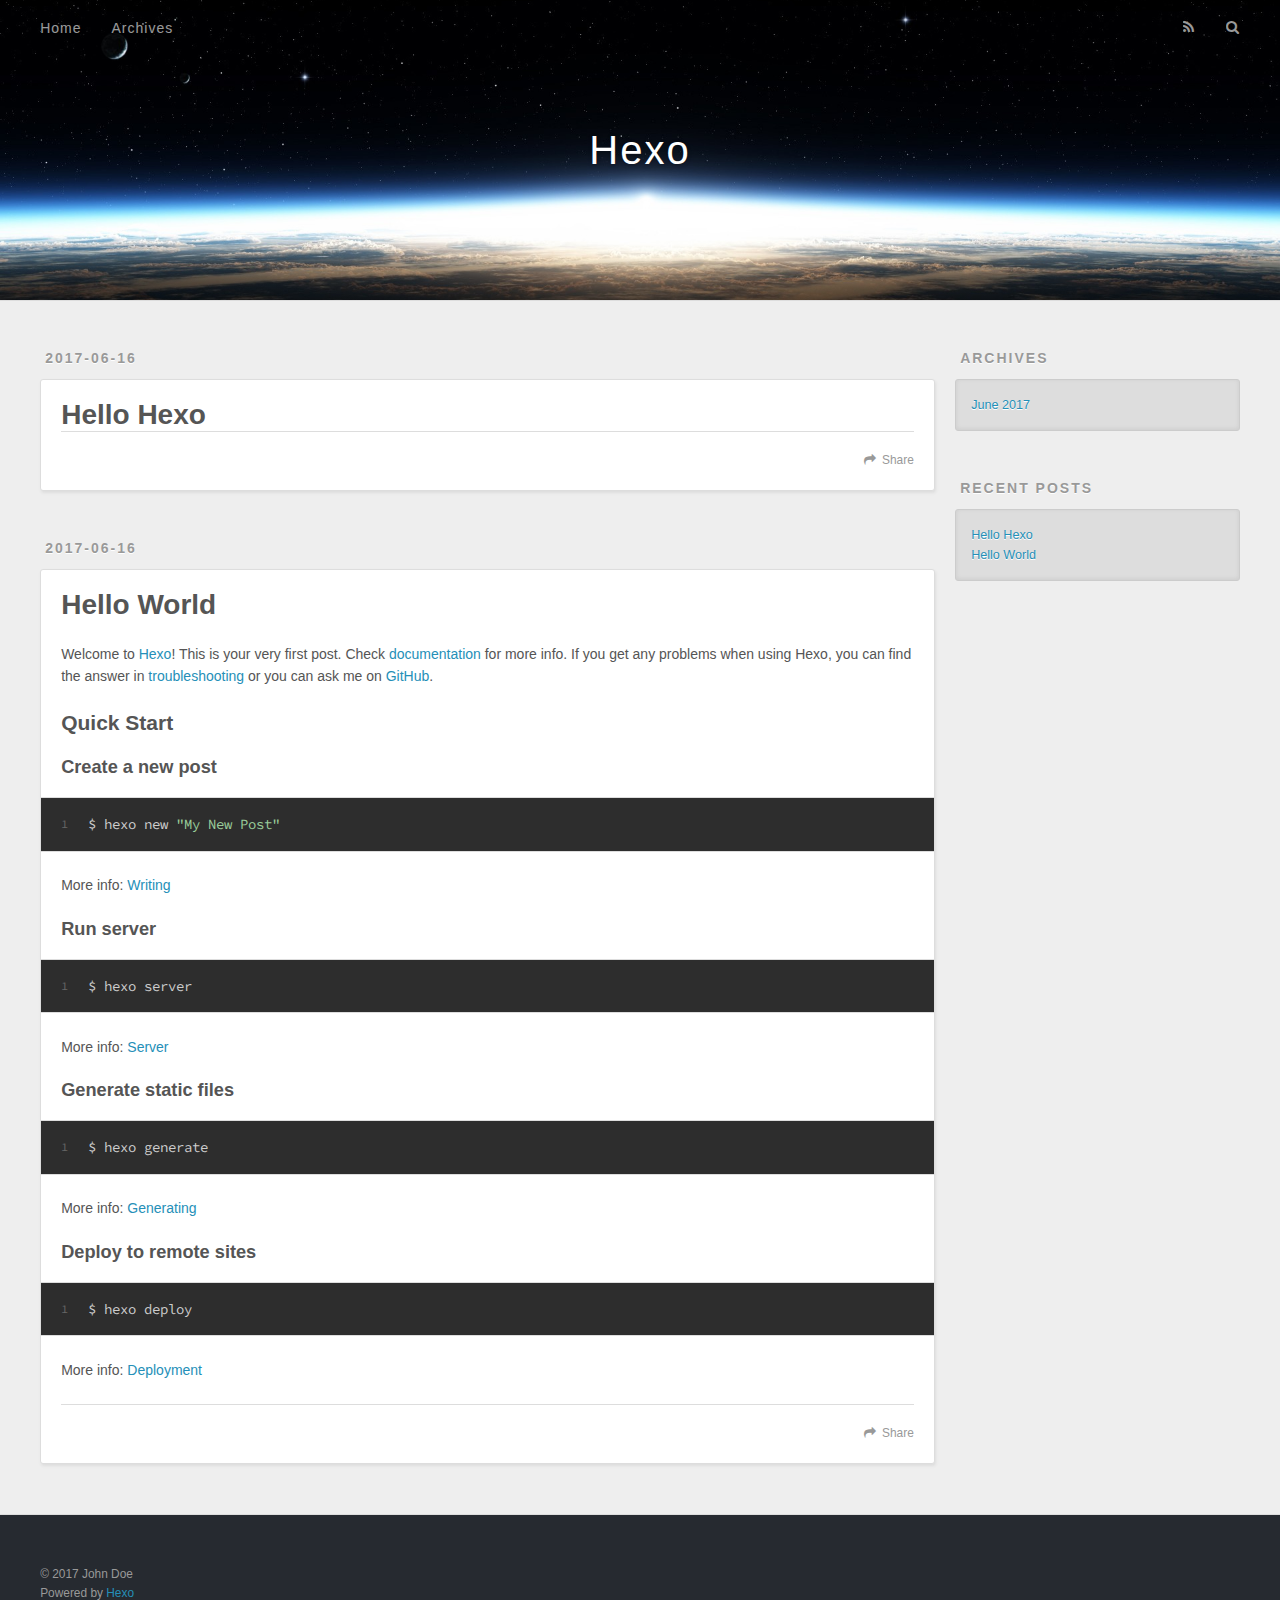
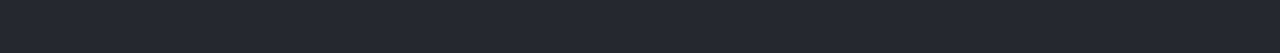
==== index.html @ c51cbdfc "Site updated: 2017-06-16 10:30:34" ====
<!DOCTYPE html>
<html>
<head>
  <meta charset="utf-8">
  
  <title>Hexo</title>
  <meta name="viewport" content="width=device-width, initial-scale=1, maximum-scale=1">
  <meta property="og:type" content="website">
<meta property="og:title" content="Hexo">
<meta property="og:url" content="http://yoursite.com/index.html">
<meta property="og:site_name" content="Hexo">
<meta name="twitter:card" content="summary">
<meta name="twitter:title" content="Hexo">
  
    <link rel="alternate" href="/atom.xml" title="Hexo" type="application/atom+xml">
  
  
    <link rel="icon" href="/favicon.png">
  
  
    <link href="//fonts.googleapis.com/css?family=Source+Code+Pro" rel="stylesheet" type="text/css">
  
  <link rel="stylesheet" href="/css/style.css">
  

</head>

<body>
  <div id="container">
    <div id="wrap">
      <header id="header">
  <div id="banner"></div>
  <div id="header-outer" class="outer">
    <div id="header-title" class="inner">
      <h1 id="logo-wrap">
        <a href="/" id="logo">Hexo</a>
      </h1>
      
    </div>
    <div id="header-inner" class="inner">
      <nav id="main-nav">
        <a id="main-nav-toggle" class="nav-icon"></a>
        
          <a class="main-nav-link" href="/">Home</a>
        
          <a class="main-nav-link" href="/archives">Archives</a>
        
      </nav>
      <nav id="sub-nav">
        
          <a id="nav-rss-link" class="nav-icon" href="/atom.xml" title="RSS Feed"></a>
        
        <a id="nav-search-btn" class="nav-icon" title="Search"></a>
      </nav>
      <div id="search-form-wrap">
        <form action="//google.com/search" method="get" accept-charset="UTF-8" class="search-form"><input type="search" name="q" class="search-form-input" placeholder="Search"><button type="submit" class="search-form-submit">&#xF002;</button><input type="hidden" name="sitesearch" value="http://yoursite.com"></form>
      </div>
    </div>
  </div>
</header>
      <div class="outer">
        <section id="main">
  
    <article id="post-Hello-Hexo" class="article article-type-post" itemscope itemprop="blogPost">
  <div class="article-meta">
    <a href="/2017/06/16/Hello-Hexo/" class="article-date">
  <time datetime="2017-06-16T02:29:01.000Z" itemprop="datePublished">2017-06-16</time>
</a>
    
  </div>
  <div class="article-inner">
    
    
      <header class="article-header">
        
  
    <h1 itemprop="name">
      <a class="article-title" href="/2017/06/16/Hello-Hexo/">Hello Hexo</a>
    </h1>
  

      </header>
    
    <div class="article-entry" itemprop="articleBody">
      
        
      
    </div>
    <footer class="article-footer">
      <a data-url="http://yoursite.com/2017/06/16/Hello-Hexo/" data-id="cj3z8liht0000yb4m2o1klmx7" class="article-share-link">Share</a>
      
      
    </footer>
  </div>
  
</article>


  
    <article id="post-hello-world" class="article article-type-post" itemscope itemprop="blogPost">
  <div class="article-meta">
    <a href="/2017/06/16/hello-world/" class="article-date">
  <time datetime="2017-06-16T02:19:44.000Z" itemprop="datePublished">2017-06-16</time>
</a>
    
  </div>
  <div class="article-inner">
    
    
      <header class="article-header">
        
  
    <h1 itemprop="name">
      <a class="article-title" href="/2017/06/16/hello-world/">Hello World</a>
    </h1>
  

      </header>
    
    <div class="article-entry" itemprop="articleBody">
      
        <p>Welcome to <a href="https://hexo.io/" target="_blank" rel="external">Hexo</a>! This is your very first post. Check <a href="https://hexo.io/docs/" target="_blank" rel="external">documentation</a> for more info. If you get any problems when using Hexo, you can find the answer in <a href="https://hexo.io/docs/troubleshooting.html" target="_blank" rel="external">troubleshooting</a> or you can ask me on <a href="https://github.com/hexojs/hexo/issues" target="_blank" rel="external">GitHub</a>.</p>
<h2 id="Quick-Start"><a href="#Quick-Start" class="headerlink" title="Quick Start"></a>Quick Start</h2><h3 id="Create-a-new-post"><a href="#Create-a-new-post" class="headerlink" title="Create a new post"></a>Create a new post</h3><figure class="highlight bash"><table><tr><td class="gutter"><pre><div class="line">1</div></pre></td><td class="code"><pre><div class="line">$ hexo new <span class="string">"My New Post"</span></div></pre></td></tr></table></figure>
<p>More info: <a href="https://hexo.io/docs/writing.html" target="_blank" rel="external">Writing</a></p>
<h3 id="Run-server"><a href="#Run-server" class="headerlink" title="Run server"></a>Run server</h3><figure class="highlight bash"><table><tr><td class="gutter"><pre><div class="line">1</div></pre></td><td class="code"><pre><div class="line">$ hexo server</div></pre></td></tr></table></figure>
<p>More info: <a href="https://hexo.io/docs/server.html" target="_blank" rel="external">Server</a></p>
<h3 id="Generate-static-files"><a href="#Generate-static-files" class="headerlink" title="Generate static files"></a>Generate static files</h3><figure class="highlight bash"><table><tr><td class="gutter"><pre><div class="line">1</div></pre></td><td class="code"><pre><div class="line">$ hexo generate</div></pre></td></tr></table></figure>
<p>More info: <a href="https://hexo.io/docs/generating.html" target="_blank" rel="external">Generating</a></p>
<h3 id="Deploy-to-remote-sites"><a href="#Deploy-to-remote-sites" class="headerlink" title="Deploy to remote sites"></a>Deploy to remote sites</h3><figure class="highlight bash"><table><tr><td class="gutter"><pre><div class="line">1</div></pre></td><td class="code"><pre><div class="line">$ hexo deploy</div></pre></td></tr></table></figure>
<p>More info: <a href="https://hexo.io/docs/deployment.html" target="_blank" rel="external">Deployment</a></p>

      
    </div>
    <footer class="article-footer">
      <a data-url="http://yoursite.com/2017/06/16/hello-world/" data-id="cj3z8lihx0001yb4mv59z23r3" class="article-share-link">Share</a>
      
      
    </footer>
  </div>
  
</article>


  

</section>
        
          <aside id="sidebar">
  
    

  
    

  
    
  
    
  <div class="widget-wrap">
    <h3 class="widget-title">Archives</h3>
    <div class="widget">
      <ul class="archive-list"><li class="archive-list-item"><a class="archive-list-link" href="/archives/2017/06/">June 2017</a></li></ul>
    </div>
  </div>


  
    
  <div class="widget-wrap">
    <h3 class="widget-title">Recent Posts</h3>
    <div class="widget">
      <ul>
        
          <li>
            <a href="/2017/06/16/Hello-Hexo/">Hello Hexo</a>
          </li>
        
          <li>
            <a href="/2017/06/16/hello-world/">Hello World</a>
          </li>
        
      </ul>
    </div>
  </div>

  
</aside>
        
      </div>
      <footer id="footer">
  
  <div class="outer">
    <div id="footer-info" class="inner">
      &copy; 2017 John Doe<br>
      Powered by <a href="http://hexo.io/" target="_blank">Hexo</a>
    </div>
  </div>
</footer>
    </div>
    <nav id="mobile-nav">
  
    <a href="/" class="mobile-nav-link">Home</a>
  
    <a href="/archives" class="mobile-nav-link">Archives</a>
  
</nav>
    

<script src="//ajax.googleapis.com/ajax/libs/jquery/2.0.3/jquery.min.js"></script>


  <link rel="stylesheet" href="/fancybox/jquery.fancybox.css">
  <script src="/fancybox/jquery.fancybox.pack.js"></script>


<script src="/js/script.js"></script>

  </div>
</body>
</html>
---- css/style.css ----
body {
  width: 100%;
}
body:before,
body:after {
  content: "";
  display: table;
}
body:after {
  clear: both;
}
html,
body,
div,
span,
applet,
object,
iframe,
h1,
h2,
h3,
h4,
h5,
h6,
p,
blockquote,
pre,
a,
abbr,
acronym,
address,
big,
cite,
code,
del,
dfn,
em,
img,
ins,
kbd,
q,
s,
samp,
small,
strike,
strong,
sub,
sup,
tt,
var,
dl,
dt,
dd,
ol,
ul,
li,
fieldset,
form,
label,
legend,
table,
caption,
tbody,
tfoot,
thead,
tr,
th,
td {
  margin: 0;
  padding: 0;
  border: 0;
  outline: 0;
  font-weight: inherit;
  font-style: inherit;
  font-family: inherit;
  font-size: 100%;
  vertical-align: baseline;
}
body {
  line-height: 1;
  color: #000;
  background: #fff;
}
ol,
ul {
  list-style: none;
}
table {
  border-collapse: separate;
  border-spacing: 0;
  vertical-align: middle;
}
caption,
th,
td {
  text-align: left;
  font-weight: normal;
  vertical-align: middle;
}
a img {
  border: none;
}
input,
button {
  margin: 0;
  padding: 0;
}
input::-moz-focus-inner,
button::-moz-focus-inner {
  border: 0;
  padding: 0;
}
@font-face {
  font-family: FontAwesome;
  font-style: normal;
  font-weight: normal;
  src: url("fonts/fontawesome-webfont.eot?v=#4.0.3");
  src: url("fonts/fontawesome-webfont.eot?#iefix&v=#4.0.3") format("embedded-opentype"), url("fonts/fontawesome-webfont.woff?v=#4.0.3") format("woff"), url("fonts/fontawesome-webfont.ttf?v=#4.0.3") format("truetype"), url("fonts/fontawesome-webfont.svg#fontawesomeregular?v=#4.0.3") format("svg");
}
html,
body,
#container {
  height: 100%;
}
body {
  background: #eee;
  font: 14px "Helvetica Neue", Helvetica, Arial, sans-serif;
  -webkit-text-size-adjust: 100%;
}
.outer {
  max-width: 1220px;
  margin: 0 auto;
  padding: 0 20px;
}
.outer:before,
.outer:after {
  content: "";
  display: table;
}
.outer:after {
  clear: both;
}
.inner {
  display: inline;
  float: left;
  width: 98.33333333333333%;
  margin: 0 0.833333333333333%;
}
.left,
.alignleft {
  float: left;
}
.right,
.alignright {
  float: right;
}
.clear {
  clear: both;
}
#container {
  position: relative;
}
.mobile-nav-on {
  overflow: hidden;
}
#wrap {
  height: 100%;
  width: 100%;
  position: absolute;
  top: 0;
  left: 0;
  -webkit-transition: 0.2s ease-out;
  -moz-transition: 0.2s ease-out;
  -ms-transition: 0.2s ease-out;
  transition: 0.2s ease-out;
  z-index: 1;
  background: #eee;
}
.mobile-nav-on #wrap {
  left: 280px;
}
@media screen and (min-width: 768px) {
  #main {
    display: inline;
    float: left;
    width: 73.33333333333333%;
    margin: 0 0.833333333333333%;
  }
}
.article-date,
.article-category-link,
.archive-year,
.widget-title {
  text-decoration: none;
  text-transform: uppercase;
  letter-spacing: 2px;
  color: #999;
  margin-bottom: 1em;
  margin-left: 5px;
  line-height: 1em;
  text-shadow: 0 1px #fff;
  font-weight: bold;
}
.article-inner,
.archive-article-inner {
  background: #fff;
  -webkit-box-shadow: 1px 2px 3px #ddd;
  box-shadow: 1px 2px 3px #ddd;
  border: 1px solid #ddd;
  border-radius: 3px;
}
.article-entry h1,
.widget h1 {
  font-size: 2em;
}
.article-entry h2,
.widget h2 {
  font-size: 1.5em;
}
.article-entry h3,
.widget h3 {
  font-size: 1.3em;
}
.article-entry h4,
.widget h4 {
  font-size: 1.2em;
}
.article-entry h5,
.widget h5 {
  font-size: 1em;
}
.article-entry h6,
.widget h6 {
  font-size: 1em;
  color: #999;
}
.article-entry hr,
.widget hr {
  border: 1px dashed #ddd;
}
.article-entry strong,
.widget strong {
  font-weight: bold;
}
.article-entry em,
.widget em,
.article-entry cite,
.widget cite {
  font-style: italic;
}
.article-entry sup,
.widget sup,
.article-entry sub,
.widget sub {
  font-size: 0.75em;
  line-height: 0;
  position: relative;
  vertical-align: baseline;
}
.article-entry sup,
.widget sup {
  top: -0.5em;
}
.article-entry sub,
.widget sub {
  bottom: -0.2em;
}
.article-entry small,
.widget small {
  font-size: 0.85em;
}
.article-entry acronym,
.widget acronym,
.article-entry abbr,
.widget abbr {
  border-bottom: 1px dotted;
}
.article-entry ul,
.widget ul,
.article-entry ol,
.widget ol,
.article-entry dl,
.widget dl {
  margin: 0 20px;
  line-height: 1.6em;
}
.article-entry ul ul,
.widget ul ul,
.article-entry ol ul,
.widget ol ul,
.article-entry ul ol,
.widget ul ol,
.article-entry ol ol,
.widget ol ol {
  margin-top: 0;
  margin-bottom: 0;
}
.article-entry ul,
.widget ul {
  list-style: disc;
}
.article-entry ol,
.widget ol {
  list-style: decimal;
}
.article-entry dt,
.widget dt {
  font-weight: bold;
}
#header {
  height: 300px;
  position: relative;
  border-bottom: 1px solid #ddd;
}
#header:before,
#header:after {
  content: "";
  position: absolute;
  left: 0;
  right: 0;
  height: 40px;
}
#header:before {
  top: 0;
  background: -webkit-linear-gradient(rgba(0,0,0,0.2), transparent);
  background: -moz-linear-gradient(rgba(0,0,0,0.2), transparent);
  background: -ms-linear-gradient(rgba(0,0,0,0.2), transparent);
  background: linear-gradient(rgba(0,0,0,0.2), transparent);
}
#header:after {
  bottom: 0;
  background: -webkit-linear-gradient(transparent, rgba(0,0,0,0.2));
  background: -moz-linear-gradient(transparent, rgba(0,0,0,0.2));
  background: -ms-linear-gradient(transparent, rgba(0,0,0,0.2));
  background: linear-gradient(transparent, rgba(0,0,0,0.2));
}
#header-outer {
  height: 100%;
  position: relative;
}
#header-inner {
  position: relative;
  overflow: hidden;
}
#banner {
  position: absolute;
  top: 0;
  left: 0;
  width: 100%;
  height: 100%;
  background: url("images/banner.jpg") center #000;
  -webkit-background-size: cover;
  -moz-background-size: cover;
  background-size: cover;
  z-index: -1;
}
#header-title {
  text-align: center;
  height: 40px;
  position: absolute;
  top: 50%;
  left: 0;
  margin-top: -20px;
}
#logo,
#subtitle {
  text-decoration: none;
  color: #fff;
  font-weight: 300;
  text-shadow: 0 1px 4px rgba(0,0,0,0.3);
}
#logo {
  font-size: 40px;
  line-height: 40px;
  letter-spacing: 2px;
}
#subtitle {
  font-size: 16px;
  line-height: 16px;
  letter-spacing: 1px;
}
#subtitle-wrap {
  margin-top: 16px;
}
#main-nav {
  float: left;
  margin-left: -15px;
}
.nav-icon,
.main-nav-link {
  float: left;
  color: #fff;
  opacity: 0.6;
  text-decoration: none;
  text-shadow: 0 1px rgba(0,0,0,0.2);
  -webkit-transition: opacity 0.2s;
  -moz-transition: opacity 0.2s;
  -ms-transition: opacity 0.2s;
  transition: opacity 0.2s;
  display: block;
  padding: 20px 15px;
}
.nav-icon:hover,
.main-nav-link:hover {
  opacity: 1;
}
.nav-icon {
  font-family: FontAwesome;
  text-align: center;
  font-size: 14px;
  width: 14px;
  height: 14px;
  padding: 20px 15px;
  position: relative;
  cursor: pointer;
}
.main-nav-link {
  font-weight: 300;
  letter-spacing: 1px;
}
@media screen and (max-width: 479px) {
  .main-nav-link {
    display: none;
  }
}
#main-nav-toggle {
  display: none;
}
#main-nav-toggle:before {
  content: "\f0c9";
}
@media screen and (max-width: 479px) {
  #main-nav-toggle {
    display: block;
  }
}
#sub-nav {
  float: right;
  margin-right: -15px;
}
#nav-rss-link:before {
  content: "\f09e";
}
#nav-search-btn:before {
  content: "\f002";
}
#search-form-wrap {
  position: absolute;
  top: 15px;
  width: 150px;
  height: 30px;
  right: -150px;
  opacity: 0;
  -webkit-transition: 0.2s ease-out;
  -moz-transition: 0.2s ease-out;
  -ms-transition: 0.2s ease-out;
  transition: 0.2s ease-out;
}
#search-form-wrap.on {
  opacity: 1;
  right: 0;
}
@media screen and (max-width: 479px) {
  #search-form-wrap {
    width: 100%;
    right: -100%;
  }
}
.search-form {
  position: absolute;
  top: 0;
  left: 0;
  right: 0;
  background: #fff;
  padding: 5px 15px;
  border-radius: 15px;
  -webkit-box-shadow: 0 0 10px rgba(0,0,0,0.3);
  box-shadow: 0 0 10px rgba(0,0,0,0.3);
}
.search-form-input {
  border: none;
  background: none;
  color: #555;
  width: 100%;
  font: 13px "Helvetica Neue", Helvetica, Arial, sans-serif;
  outline: none;
}
.search-form-input::-webkit-search-results-decoration,
.search-form-input::-webkit-search-cancel-button {
  -webkit-appearance: none;
}
.search-form-submit {
  position: absolute;
  top: 50%;
  right: 10px;
  margin-top: -7px;
  font: 13px FontAwesome;
  border: none;
  background: none;
  color: #bbb;
  cursor: pointer;
}
.search-form-submit:hover,
.search-form-submit:focus {
  color: #777;
}
.article {
  margin: 50px 0;
}
.article-inner {
  overflow: hidden;
}
.article-meta:before,
.article-meta:after {
  content: "";
  display: table;
}
.article-meta:after {
  clear: both;
}
.article-date {
  float: left;
}
.article-category {
  float: left;
  line-height: 1em;
  color: #ccc;
  text-shadow: 0 1px #fff;
  margin-left: 8px;
}
.article-category:before {
  content: "\2022";
}
.article-category-link {
  margin: 0 12px 1em;
}
.article-header {
  padding: 20px 20px 0;
}
.article-title {
  text-decoration: none;
  font-size: 2em;
  font-weight: bold;
  color: #555;
  line-height: 1.1em;
  -webkit-transition: color 0.2s;
  -moz-transition: color 0.2s;
  -ms-transition: color 0.2s;
  transition: color 0.2s;
}
a.article-title:hover {
  color: #258fb8;
}
.article-entry {
  color: #555;
  padding: 0 20px;
}
.article-entry:before,
.article-entry:after {
  content: "";
  display: table;
}
.article-entry:after {
  clear: both;
}
.article-entry p,
.article-entry table {
  line-height: 1.6em;
  margin: 1.6em 0;
}
.article-entry h1,
.article-entry h2,
.article-entry h3,
.article-entry h4,
.article-entry h5,
.article-entry h6 {
  font-weight: bold;
}
.article-entry h1,
.article-entry h2,
.article-entry h3,
.article-entry h4,
.article-entry h5,
.article-entry h6 {
  line-height: 1.1em;
  margin: 1.1em 0;
}
.article-entry a {
  color: #258fb8;
  text-decoration: none;
}
.article-entry a:hover {
  text-decoration: underline;
}
.article-entry ul,
.article-entry ol,
.article-entry dl {
  margin-top: 1.6em;
  margin-bottom: 1.6em;
}
.article-entry img,
.article-entry video {
  max-width: 100%;
  height: auto;
  display: block;
  margin: auto;
}
.article-entry iframe {
  border: none;
}
.article-entry table {
  width: 100%;
  border-collapse: collapse;
  border-spacing: 0;
}
.article-entry th {
  font-weight: bold;
  border-bottom: 3px solid #ddd;
  padding-bottom: 0.5em;
}
.article-entry td {
  border-bottom: 1px solid #ddd;
  padding: 10px 0;
}
.article-entry blockquote {
  font-family: Georgia, "Times New Roman", serif;
  font-size: 1.4em;
  margin: 1.6em 20px;
  text-align: center;
}
.article-entry blockquote footer {
  font-size: 14px;
  margin: 1.6em 0;
  font-family: "Helvetica Neue", Helvetica, Arial, sans-serif;
}
.article-entry blockquote footer cite:before {
  content: "—";
  padding: 0 0.5em;
}
.article-entry .pullquote {
  text-align: left;
  width: 45%;
  margin: 0;
}
.article-entry .pullquote.left {
  margin-left: 0.5em;
  margin-right: 1em;
}
.article-entry .pullquote.right {
  margin-right: 0.5em;
  margin-left: 1em;
}
.article-entry .caption {
  color: #999;
  display: block;
  font-size: 0.9em;
  margin-top: 0.5em;
  position: relative;
  text-align: center;
}
.article-entry .video-container {
  position: relative;
  padding-top: 56.25%;
  height: 0;
  overflow: hidden;
}
.article-entry .video-container iframe,
.article-entry .video-container object,
.article-entry .video-container embed {
  position: absolute;
  top: 0;
  left: 0;
  width: 100%;
  height: 100%;
  margin-top: 0;
}
.article-more-link a {
  display: inline-block;
  line-height: 1em;
  padding: 6px 15px;
  border-radius: 15px;
  background: #eee;
  color: #999;
  text-shadow: 0 1px #fff;
  text-decoration: none;
}
.article-more-link a:hover {
  background: #258fb8;
  color: #fff;
  text-decoration: none;
  text-shadow: 0 1px #1e7293;
}
.article-footer {
  font-size: 0.85em;
  line-height: 1.6em;
  border-top: 1px solid #ddd;
  padding-top: 1.6em;
  margin: 0 20px 20px;
}
.article-footer:before,
.article-footer:after {
  content: "";
  display: table;
}
.article-footer:after {
  clear: both;
}
.article-footer a {
  color: #999;
  text-decoration: none;
}
.article-footer a:hover {
  color: #555;
}
.article-tag-list-item {
  float: left;
  margin-right: 10px;
}
.article-tag-list-link:before {
  content: "#";
}
.article-comment-link {
  float: right;
}
.article-comment-link:before {
  content: "\f075";
  font-family: FontAwesome;
  padding-right: 8px;
}
.article-share-link {
  cursor: pointer;
  float: right;
  margin-left: 20px;
}
.article-share-link:before {
  content: "\f064";
  font-family: FontAwesome;
  padding-right: 6px;
}
#article-nav {
  position: relative;
}
#article-nav:before,
#article-nav:after {
  content: "";
  display: table;
}
#article-nav:after {
  clear: both;
}
@media screen and (min-width: 768px) {
  #article-nav {
    margin: 50px 0;
  }
  #article-nav:before {
    width: 8px;
    height: 8px;
    position: absolute;
    top: 50%;
    left: 50%;
    margin-top: -4px;
    margin-left: -4px;
    content: "";
    border-radius: 50%;
    background: #ddd;
    -webkit-box-shadow: 0 1px 2px #fff;
    box-shadow: 0 1px 2px #fff;
  }
}
.article-nav-link-wrap {
  text-decoration: none;
  text-shadow: 0 1px #fff;
  color: #999;
  -webkit-box-sizing: border-box;
  -moz-box-sizing: border-box;
  box-sizing: border-box;
  margin-top: 50px;
  text-align: center;
  display: block;
}
.article-nav-link-wrap:hover {
  color: #555;
}
@media screen and (min-width: 768px) {
  .article-nav-link-wrap {
    width: 50%;
    margin-top: 0;
  }
}
@media screen and (min-width: 768px) {
  #article-nav-newer {
    float: left;
    text-align: right;
    padding-right: 20px;
  }
}
@media screen and (min-width: 768px) {
  #article-nav-older {
    float: right;
    text-align: left;
    padding-left: 20px;
  }
}
.article-nav-caption {
  text-transform: uppercase;
  letter-spacing: 2px;
  color: #ddd;
  line-height: 1em;
  font-weight: bold;
}
#article-nav-newer .article-nav-caption {
  margin-right: -2px;
}
.article-nav-title {
  font-size: 0.85em;
  line-height: 1.6em;
  margin-top: 0.5em;
}
.article-share-box {
  position: absolute;
  display: none;
  background: #fff;
  -webkit-box-shadow: 1px 2px 10px rgba(0,0,0,0.2);
  box-shadow: 1px 2px 10px rgba(0,0,0,0.2);
  border-radius: 3px;
  margin-left: -145px;
  overflow: hidden;
  z-index: 1;
}
.article-share-box.on {
  display: block;
}
.article-share-input {
  width: 100%;
  background: none;
  -webkit-box-sizing: border-box;
  -moz-box-sizing: border-box;
  box-sizing: border-box;
  font: 14px "Helvetica Neue", Helvetica, Arial, sans-serif;
  padding: 0 15px;
  color: #555;
  outline: none;
  border: 1px solid #ddd;
  border-radius: 3px 3px 0 0;
  height: 36px;
  line-height: 36px;
}
.article-share-links {
  background: #eee;
}
.article-share-links:before,
.article-share-links:after {
  content: "";
  display: table;
}
.article-share-links:after {
  clear: both;
}
.article-share-twitter,
.article-share-facebook,
.article-share-pinterest,
.article-share-google {
  width: 50px;
  height: 36px;
  display: block;
  float: left;
  position: relative;
  color: #999;
  text-shadow: 0 1px #fff;
}
.article-share-twitter:before,
.article-share-facebook:before,
.article-share-pinterest:before,
.article-share-google:before {
  font-size: 20px;
  font-family: FontAwesome;
  width: 20px;
  height: 20px;
  position: absolute;
  top: 50%;
  left: 50%;
  margin-top: -10px;
  margin-left: -10px;
  text-align: center;
}
.article-share-twitter:hover,
.article-share-facebook:hover,
.article-share-pinterest:hover,
.article-share-google:hover {
  color: #fff;
}
.article-share-twitter:before {
  content: "\f099";
}
.article-share-twitter:hover {
  background: #00aced;
  text-shadow: 0 1px #008abe;
}
.article-share-facebook:before {
  content: "\f09a";
}
.article-share-facebook:hover {
  background: #3b5998;
  text-shadow: 0 1px #2f477a;
}
.article-share-pinterest:before {
  content: "\f0d2";
}
.article-share-pinterest:hover {
  background: #cb2027;
  text-shadow: 0 1px #a21a1f;
}
.article-share-google:before {
  content: "\f0d5";
}
.article-share-google:hover {
  background: #dd4b39;
  text-shadow: 0 1px #be3221;
}
.article-gallery {
  background: #000;
  position: relative;
}
.article-gallery-photos {
  position: relative;
  overflow: hidden;
}
.article-gallery-img {
  display: none;
  max-width: 100%;
}
.article-gallery-img:first-child {
  display: block;
}
.article-gallery-img.loaded {
  position: absolute;
  display: block;
}
.article-gallery-img img {
  display: block;
  max-width: 100%;
  margin: 0 auto;
}
#comments {
  background: #fff;
  -webkit-box-shadow: 1px 2px 3px #ddd;
  box-shadow: 1px 2px 3px #ddd;
  padding: 20px;
  border: 1px solid #ddd;
  border-radius: 3px;
  margin: 50px 0;
}
#comments a {
  color: #258fb8;
}
.archives-wrap {
  margin: 50px 0;
}
.archives:before,
.archives:after {
  content: "";
  display: table;
}
.archives:after {
  clear: both;
}
.archive-year-wrap {
  margin-bottom: 1em;
}
.archives {
  -webkit-column-gap: 10px;
  -moz-column-gap: 10px;
  column-gap: 10px;
}
@media screen and (min-width: 480px) and (max-width: 767px) {
  .archives {
    -webkit-column-count: 2;
    -moz-column-count: 2;
    column-count: 2;
  }
}
@media screen and (min-width: 768px) {
  .archives {
    -webkit-column-count: 3;
    -moz-column-count: 3;
    column-count: 3;
  }
}
.archive-article {
  -webkit-column-break-inside: avoid;
  page-break-inside: avoid;
  overflow: hidden;
  break-inside: avoid-column;
}
.archive-article-inner {
  padding: 10px;
  margin-bottom: 15px;
}
.archive-article-title {
  text-decoration: none;
  font-weight: bold;
  color: #555;
  -webkit-transition: color 0.2s;
  -moz-transition: color 0.2s;
  -ms-transition: color 0.2s;
  transition: color 0.2s;
  line-height: 1.6em;
}
.archive-article-title:hover {
  color: #258fb8;
}
.archive-article-footer {
  margin-top: 1em;
}
.archive-article-date {
  color: #999;
  text-decoration: none;
  font-size: 0.85em;
  line-height: 1em;
  margin-bottom: 0.5em;
  display: block;
}
#page-nav {
  margin: 50px auto;
  background: #fff;
  -webkit-box-shadow: 1px 2px 3px #ddd;
  box-shadow: 1px 2px 3px #ddd;
  border: 1px solid #ddd;
  border-radius: 3px;
  text-align: center;
  color: #999;
  overflow: hidden;
}
#page-nav:before,
#page-nav:after {
  content: "";
  display: table;
}
#page-nav:after {
  clear: both;
}
#page-nav a,
#page-nav span {
  padding: 10px 20px;
  line-height: 1;
  height: 2ex;
}
#page-nav a {
  color: #999;
  text-decoration: none;
}
#page-nav a:hover {
  background: #999;
  color: #fff;
}
#page-nav .prev {
  float: left;
}
#page-nav .next {
  float: right;
}
#page-nav .page-number {
  display: inline-block;
}
@media screen and (max-width: 479px) {
  #page-nav .page-number {
    display: none;
  }
}
#page-nav .current {
  color: #555;
  font-weight: bold;
}
#page-nav .space {
  color: #ddd;
}
#footer {
  background: #262a30;
  padding: 50px 0;
  border-top: 1px solid #ddd;
  color: #999;
}
#footer a {
  color: #258fb8;
  text-decoration: none;
}
#footer a:hover {
  text-decoration: underline;
}
#footer-info {
  line-height: 1.6em;
  font-size: 0.85em;
}
.article-entry pre,
.article-entry .highlight {
  background: #2d2d2d;
  margin: 0 -20px;
  padding: 15px 20px;
  border-style: solid;
  border-color: #ddd;
  border-width: 1px 0;
  overflow: auto;
  color: #ccc;
  line-height: 22.400000000000002px;
}
.article-entry .highlight .gutter pre,
.article-entry .gist .gist-file .gist-data .line-numbers {
  color: #666;
  font-size: 0.85em;
}
.article-entry pre,
.article-entry code {
  font-family: "Source Code Pro", Consolas, Monaco, Menlo, Consolas, monospace;
}
.article-entry code {
  background: #eee;
  text-shadow: 0 1px #fff;
  padding: 0 0.3em;
}
.article-entry pre code {
  background: none;
  text-shadow: none;
  padding: 0;
}
.article-entry .highlight pre {
  border: none;
  margin: 0;
  padding: 0;
}
.article-entry .highlight table {
  margin: 0;
  width: auto;
}
.article-entry .highlight td {
  border: none;
  padding: 0;
}
.article-entry .highlight figcaption {
  font-size: 0.85em;
  color: #999;
  line-height: 1em;
  margin-bottom: 1em;
}
.article-entry .highlight figcaption:before,
.article-entry .highlight figcaption:after {
  content: "";
  display: table;
}
.article-entry .highlight figcaption:after {
  clear: both;
}
.article-entry .highlight figcaption a {
  float: right;
}
.article-entry .highlight .gutter pre {
  text-align: right;
  padding-right: 20px;
}
.article-entry .highlight .line {
  height: 22.400000000000002px;
}
.article-entry .highlight .line.marked {
  background: #515151;
}
.article-entry .gist {
  margin: 0 -20px;
  border-style: solid;
  border-color: #ddd;
  border-width: 1px 0;
  background: #2d2d2d;
  padding: 15px 20px 15px 0;
}
.article-entry .gist .gist-file {
  border: none;
  font-family: "Source Code Pro", Consolas, Monaco, Menlo, Consolas, monospace;
  margin: 0;
}
.article-entry .gist .gist-file .gist-data {
  background: none;
  border: none;
}
.article-entry .gist .gist-file .gist-data .line-numbers {
  background: none;
  border: none;
  padding: 0 20px 0 0;
}
.article-entry .gist .gist-file .gist-data .line-data {
  padding: 0 !important;
}
.article-entry .gist .gist-file .highlight {
  margin: 0;
  padding: 0;
  border: none;
}
.article-entry .gist .gist-file .gist-meta {
  background: #2d2d2d;
  color: #999;
  font: 0.85em "Helvetica Neue", Helvetica, Arial, sans-serif;
  text-shadow: 0 0;
  padding: 0;
  margin-top: 1em;
  margin-left: 20px;
}
.article-entry .gist .gist-file .gist-meta a {
  color: #258fb8;
  font-weight: normal;
}
.article-entry .gist .gist-file .gist-meta a:hover {
  text-decoration: underline;
}
pre .comment,
pre .title {
  color: #999;
}
pre .variable,
pre .attribute,
pre .tag,
pre .regexp,
pre .ruby .constant,
pre .xml .tag .title,
pre .xml .pi,
pre .xml .doctype,
pre .html .doctype,
pre .css .id,
pre .css .class,
pre .css .pseudo {
  color: #f2777a;
}
pre .number,
pre .preprocessor,
pre .built_in,
pre .literal,
pre .params,
pre .constant {
  color: #f99157;
}
pre .class,
pre .ruby .class .title,
pre .css .rules .attribute {
  color: #9c9;
}
pre .string,
pre .value,
pre .inheritance,
pre .header,
pre .ruby .symbol,
pre .xml .cdata {
  color: #9c9;
}
pre .css .hexcolor {
  color: #6cc;
}
pre .function,
pre .python .decorator,
pre .python .title,
pre .ruby .function .title,
pre .ruby .title .keyword,
pre .perl .sub,
pre .javascript .title,
pre .coffeescript .title {
  color: #69c;
}
pre .keyword,
pre .javascript .function {
  color: #c9c;
}
@media screen and (max-width: 479px) {
  #mobile-nav {
    position: absolute;
    top: 0;
    left: 0;
    width: 280px;
    height: 100%;
    background: #191919;
    border-right: 1px solid #fff;
  }
}
@media screen and (max-width: 479px) {
  .mobile-nav-link {
    display: block;
    color: #999;
    text-decoration: none;
    padding: 15px 20px;
    font-weight: bold;
  }
  .mobile-nav-link:hover {
    color: #fff;
  }
}
@media screen and (min-width: 768px) {
  #sidebar {
    display: inline;
    float: left;
    width: 23.333333333333332%;
    margin: 0 0.833333333333333%;
  }
}
.widget-wrap {
  margin: 50px 0;
}
.widget {
  color: #777;
  text-shadow: 0 1px #fff;
  background: #ddd;
  -webkit-box-shadow: 0 -1px 4px #ccc inset;
  box-shadow: 0 -1px 4px #ccc inset;
  border: 1px solid #ccc;
  padding: 15px;
  border-radius: 3px;
}
.widget a {
  color: #258fb8;
  text-decoration: none;
}
.widget a:hover {
  text-decoration: underline;
}
.widget ul ul,
.widget ol ul,
.widget dl ul,
.widget ul ol,
.widget ol ol,
.widget dl ol,
.widget ul dl,
.widget ol dl,
.widget dl dl {
  margin-left: 15px;
  list-style: disc;
}
.widget {
  line-height: 1.6em;
  word-wrap: break-word;
  font-size: 0.9em;
}
.widget ul,
.widget ol {
  list-style: none;
  margin: 0;
}
.widget ul ul,
.widget ol ul,
.widget ul ol,
.widget ol ol {
  margin: 0 20px;
}
.widget ul ul,
.widget ol ul {
  list-style: disc;
}
.widget ul ol,
.widget ol ol {
  list-style: decimal;
}
.category-list-count,
.tag-list-count,
.archive-list-count {
  padding-left: 5px;
  color: #999;
  font-size: 0.85em;
}
.category-list-count:before,
.tag-list-count:before,
.archive-list-count:before {
  content: "(";
}
.category-list-count:after,
.tag-list-count:after,
.archive-list-count:after {
  content: ")";
}
.tagcloud a {
  margin-right: 5px;
  display: inline-block;
}
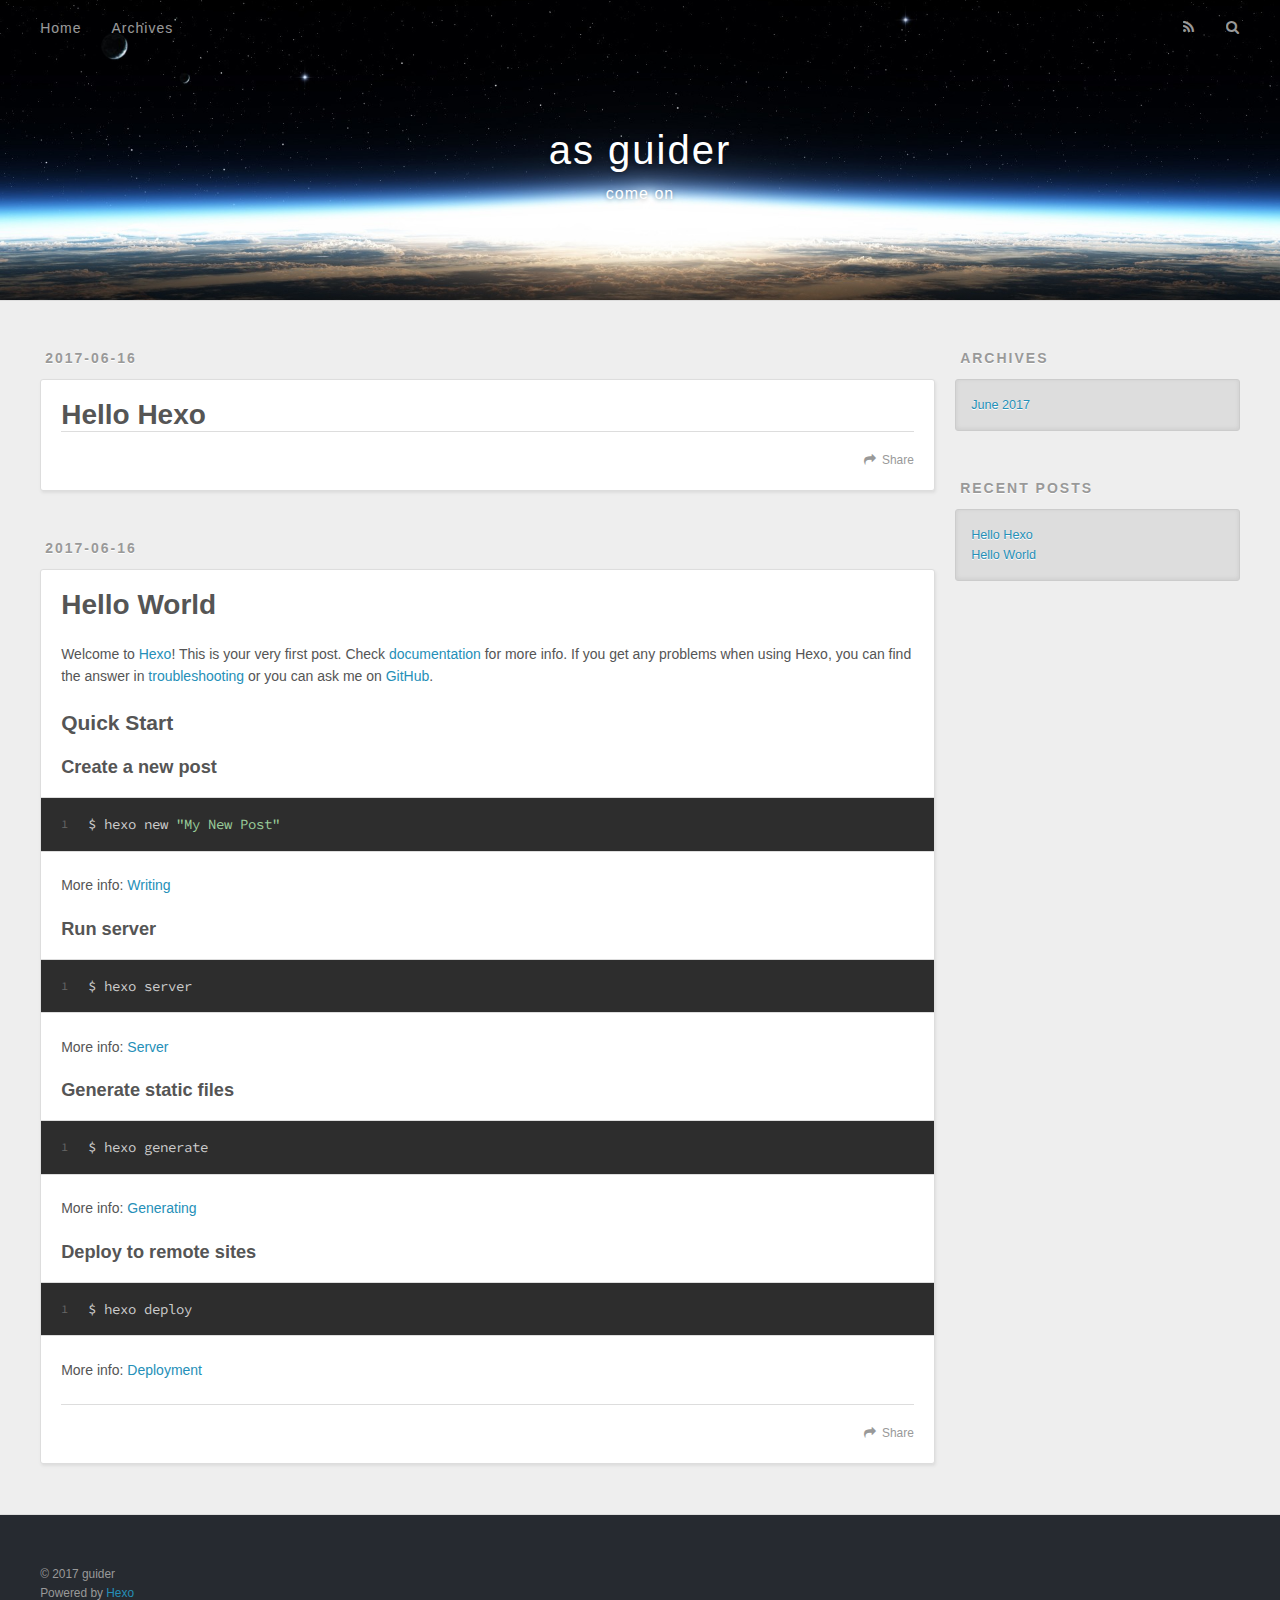
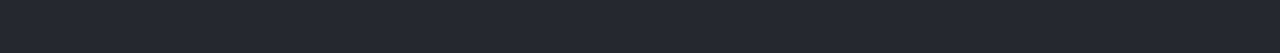
==== commit 4fe0f63b: "Site updated: 2017-06-16 10:43:31" ====
--- a/index.html
+++ b/index.html
@@ -3,16 +3,16 @@
 <head>
   <meta charset="utf-8">
   
-  <title>Hexo</title>
+  <title>as guider</title>
   <meta name="viewport" content="width=device-width, initial-scale=1, maximum-scale=1">
   <meta property="og:type" content="website">
-<meta property="og:title" content="Hexo">
+<meta property="og:title" content="as guider">
 <meta property="og:url" content="http://yoursite.com/index.html">
-<meta property="og:site_name" content="Hexo">
+<meta property="og:site_name" content="as guider">
 <meta name="twitter:card" content="summary">
-<meta name="twitter:title" content="Hexo">
-  
-    <link rel="alternate" href="/atom.xml" title="Hexo" type="application/atom+xml">
+<meta name="twitter:title" content="as guider">
+  
+    <link rel="alternate" href="/atom.xml" title="as guider" type="application/atom+xml">
   
   
     <link rel="icon" href="/favicon.png">
@@ -33,8 +33,12 @@
   <div id="header-outer" class="outer">
     <div id="header-title" class="inner">
       <h1 id="logo-wrap">
-        <a href="/" id="logo">Hexo</a>
+        <a href="/" id="logo">as guider</a>
       </h1>
+      
+        <h2 id="subtitle-wrap">
+          <a href="/" id="subtitle">come on</a>
+        </h2>
       
     </div>
     <div id="header-inner" class="inner">
@@ -87,7 +91,7 @@
       
     </div>
     <footer class="article-footer">
-      <a data-url="http://yoursite.com/2017/06/16/Hello-Hexo/" data-id="cj3z8liht0000yb4m2o1klmx7" class="article-share-link">Share</a>
+      <a data-url="http://yoursite.com/2017/06/16/Hello-Hexo/" data-id="cj3z92fi20000b04m1s5lglkd" class="article-share-link">Share</a>
       
       
     </footer>
@@ -132,7 +136,7 @@
       
     </div>
     <footer class="article-footer">
-      <a data-url="http://yoursite.com/2017/06/16/hello-world/" data-id="cj3z8lihx0001yb4mv59z23r3" class="article-share-link">Share</a>
+      <a data-url="http://yoursite.com/2017/06/16/hello-world/" data-id="cj3z92fi60001b04m65txozs8" class="article-share-link">Share</a>
       
       
     </footer>
@@ -191,7 +195,7 @@
   
   <div class="outer">
     <div id="footer-info" class="inner">
-      &copy; 2017 John Doe<br>
+      &copy; 2017 guider<br>
       Powered by <a href="http://hexo.io/" target="_blank">Hexo</a>
     </div>
   </div>
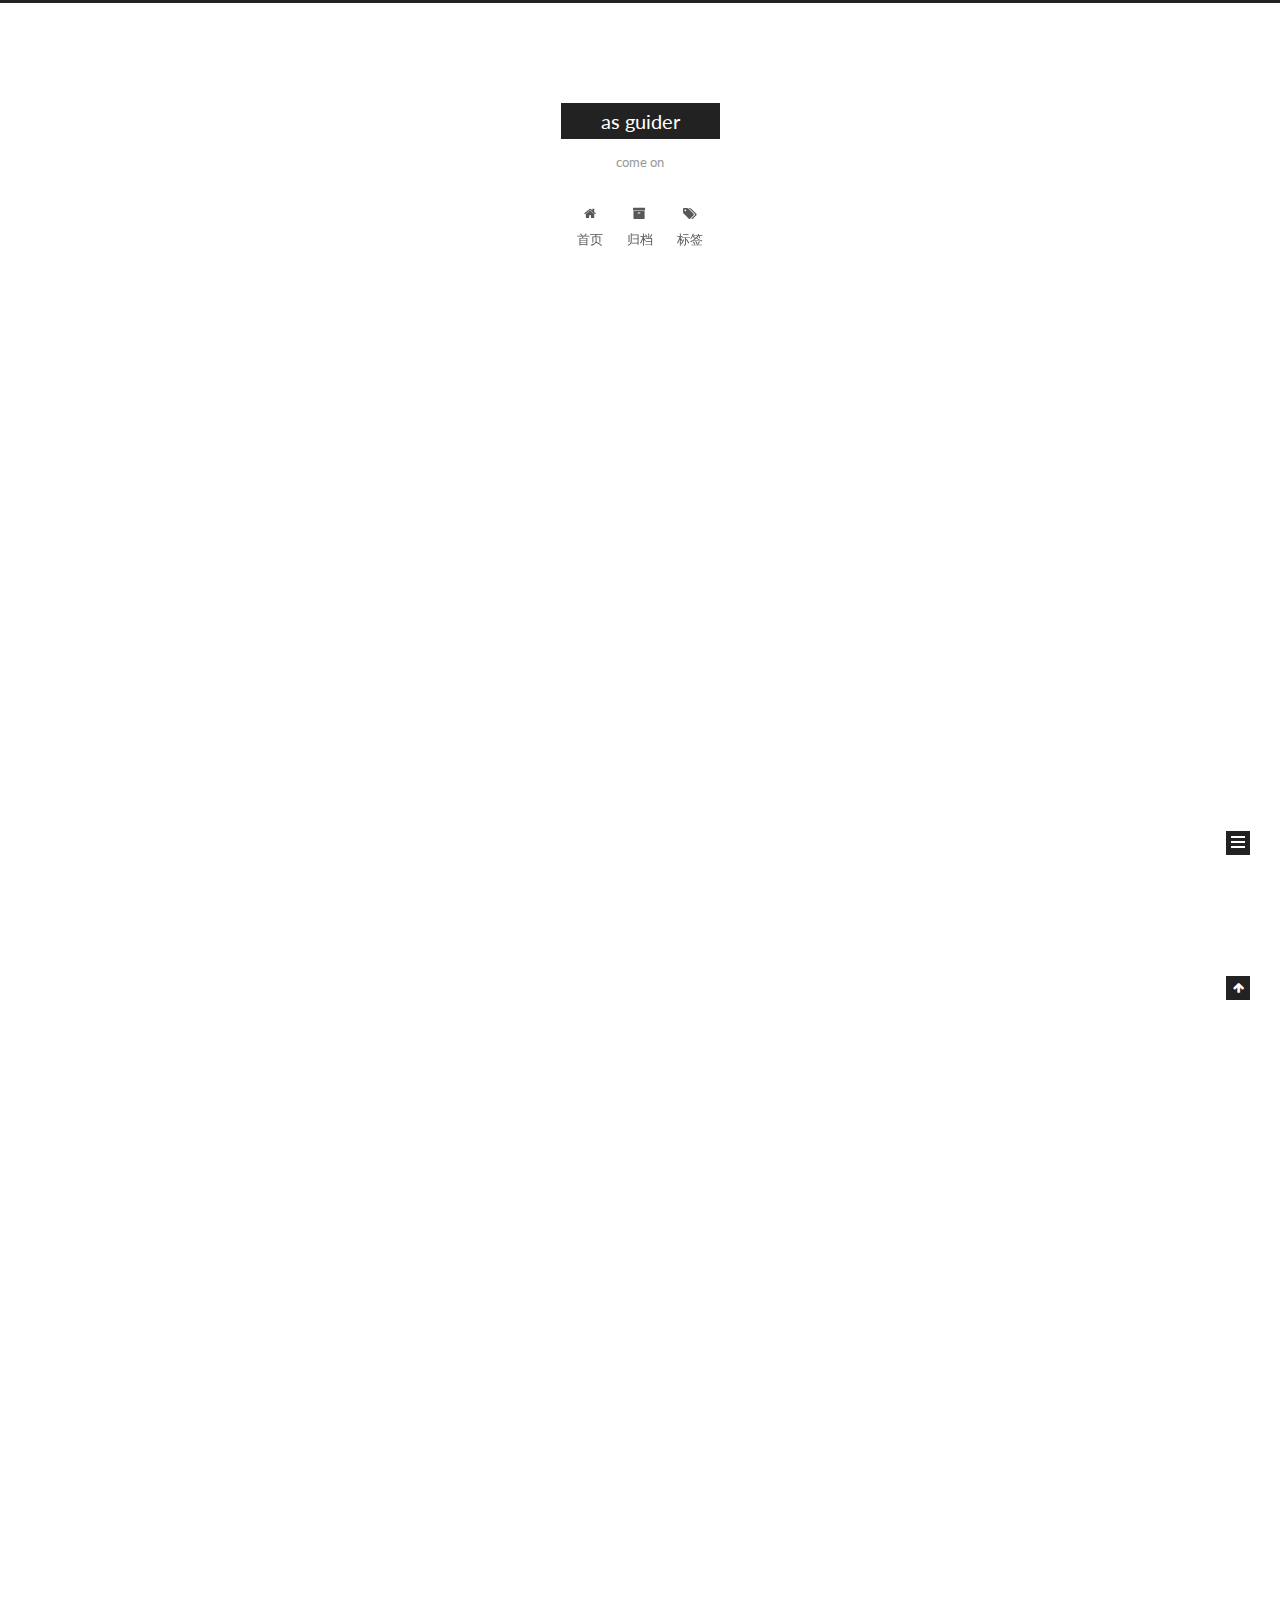
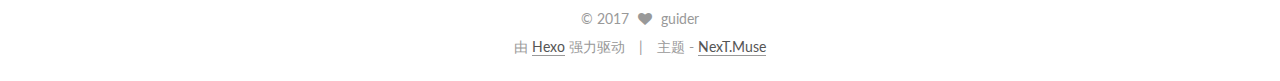
==== commit fd6e9024: "Site updated: 2017-06-16 10:49:28" ====
--- a/index.html
+++ b/index.html
@@ -1,129 +1,438 @@
-<!DOCTYPE html>
-<html>
+<!doctype html>
+
+
+
+  
+
+
+<html class="theme-next muse use-motion" lang="zh-Hans">
 <head>
-  <meta charset="utf-8">
-  
-  <title>as guider</title>
-  <meta name="viewport" content="width=device-width, initial-scale=1, maximum-scale=1">
-  <meta property="og:type" content="website">
+  <meta charset="UTF-8"/>
+<meta http-equiv="X-UA-Compatible" content="IE=edge" />
+<meta name="viewport" content="width=device-width, initial-scale=1, maximum-scale=1"/>
+
+
+
+
+
+
+
+
+
+<meta http-equiv="Cache-Control" content="no-transform" />
+<meta http-equiv="Cache-Control" content="no-siteapp" />
+
+
+
+
+
+
+
+
+
+
+
+
+
+
+
+  
+  
+  <link href="/lib/fancybox/source/jquery.fancybox.css?v=2.1.5" rel="stylesheet" type="text/css" />
+
+
+
+
+  
+  
+  
+  
+
+  
+    
+    
+  
+
+  
+
+  
+
+  
+
+  
+
+  
+    
+    
+    <link href="//fonts.googleapis.com/css?family=Lato:300,300italic,400,400italic,700,700italic&subset=latin,latin-ext" rel="stylesheet" type="text/css">
+  
+
+
+
+
+
+
+<link href="/lib/font-awesome/css/font-awesome.min.css?v=4.6.2" rel="stylesheet" type="text/css" />
+
+<link href="/css/main.css?v=5.1.1" rel="stylesheet" type="text/css" />
+
+
+  <meta name="keywords" content="Hexo, NexT" />
+
+
+
+
+
+
+
+
+  <link rel="shortcut icon" type="image/x-icon" href="/favicon.ico?v=5.1.1" />
+
+
+
+
+
+
+<meta property="og:type" content="website">
 <meta property="og:title" content="as guider">
 <meta property="og:url" content="http://yoursite.com/index.html">
 <meta property="og:site_name" content="as guider">
 <meta name="twitter:card" content="summary">
 <meta name="twitter:title" content="as guider">
-  
-    <link rel="alternate" href="/atom.xml" title="as guider" type="application/atom+xml">
-  
-  
-    <link rel="icon" href="/favicon.png">
-  
-  
-    <link href="//fonts.googleapis.com/css?family=Source+Code+Pro" rel="stylesheet" type="text/css">
-  
-  <link rel="stylesheet" href="/css/style.css">
-  
+
+
+
+<script type="text/javascript" id="hexo.configurations">
+  var NexT = window.NexT || {};
+  var CONFIG = {
+    root: '/',
+    scheme: 'Muse',
+    sidebar: {"position":"left","display":"post","offset":12,"offset_float":0,"b2t":false,"scrollpercent":false},
+    fancybox: true,
+    motion: true,
+    duoshuo: {
+      userId: '0',
+      author: '博主'
+    },
+    algolia: {
+      applicationID: '',
+      apiKey: '',
+      indexName: '',
+      hits: {"per_page":10},
+      labels: {"input_placeholder":"Search for Posts","hits_empty":"We didn't find any results for the search: ${query}","hits_stats":"${hits} results found in ${time} ms"}
+    }
+  };
+</script>
+
+
+
+  <link rel="canonical" href="http://yoursite.com/"/>
+
+
+
+
+
+  <title>as guider</title>
+  
+
+
+
+
+
+
+
+
+
+
+
+
+
 
 </head>
 
-<body>
-  <div id="container">
-    <div id="wrap">
-      <header id="header">
-  <div id="banner"></div>
-  <div id="header-outer" class="outer">
-    <div id="header-title" class="inner">
-      <h1 id="logo-wrap">
-        <a href="/" id="logo">as guider</a>
-      </h1>
-      
-        <h2 id="subtitle-wrap">
-          <a href="/" id="subtitle">come on</a>
-        </h2>
-      
-    </div>
-    <div id="header-inner" class="inner">
-      <nav id="main-nav">
-        <a id="main-nav-toggle" class="nav-icon"></a>
-        
-          <a class="main-nav-link" href="/">Home</a>
-        
-          <a class="main-nav-link" href="/archives">Archives</a>
-        
-      </nav>
-      <nav id="sub-nav">
-        
-          <a id="nav-rss-link" class="nav-icon" href="/atom.xml" title="RSS Feed"></a>
-        
-        <a id="nav-search-btn" class="nav-icon" title="Search"></a>
-      </nav>
-      <div id="search-form-wrap">
-        <form action="//google.com/search" method="get" accept-charset="UTF-8" class="search-form"><input type="search" name="q" class="search-form-input" placeholder="Search"><button type="submit" class="search-form-submit">&#xF002;</button><input type="hidden" name="sitesearch" value="http://yoursite.com"></form>
-      </div>
-    </div>
+<body itemscope itemtype="http://schema.org/WebPage" lang="zh-Hans">
+
+  
+  
+    
+  
+
+  <div class="container sidebar-position-left 
+   page-home 
+ ">
+    <div class="headband"></div>
+
+    <header id="header" class="header" itemscope itemtype="http://schema.org/WPHeader">
+      <div class="header-inner"><div class="site-brand-wrapper">
+  <div class="site-meta ">
+    
+
+    <div class="custom-logo-site-title">
+      <a href="/"  class="brand" rel="start">
+        <span class="logo-line-before"><i></i></span>
+        <span class="site-title">as guider</span>
+        <span class="logo-line-after"><i></i></span>
+      </a>
+    </div>
+      
+        <p class="site-subtitle">come on</p>
+      
   </div>
-</header>
-      <div class="outer">
-        <section id="main">
-  
-    <article id="post-Hello-Hexo" class="article article-type-post" itemscope itemprop="blogPost">
-  <div class="article-meta">
-    <a href="/2017/06/16/Hello-Hexo/" class="article-date">
-  <time datetime="2017-06-16T02:29:01.000Z" itemprop="datePublished">2017-06-16</time>
-</a>
-    
+
+  <div class="site-nav-toggle">
+    <button>
+      <span class="btn-bar"></span>
+      <span class="btn-bar"></span>
+      <span class="btn-bar"></span>
+    </button>
   </div>
-  <div class="article-inner">
-    
-    
-      <header class="article-header">
-        
-  
-    <h1 itemprop="name">
-      <a class="article-title" href="/2017/06/16/Hello-Hexo/">Hello Hexo</a>
-    </h1>
-  
-
+</div>
+
+<nav class="site-nav">
+  
+
+  
+    <ul id="menu" class="menu">
+      
+        
+        <li class="menu-item menu-item-home">
+          <a href="/" rel="section">
+            
+              <i class="menu-item-icon fa fa-fw fa-home"></i> <br />
+            
+            首页
+          </a>
+        </li>
+      
+        
+        <li class="menu-item menu-item-archives">
+          <a href="/archives/" rel="section">
+            
+              <i class="menu-item-icon fa fa-fw fa-archive"></i> <br />
+            
+            归档
+          </a>
+        </li>
+      
+        
+        <li class="menu-item menu-item-tags">
+          <a href="/tags/" rel="section">
+            
+              <i class="menu-item-icon fa fa-fw fa-tags"></i> <br />
+            
+            标签
+          </a>
+        </li>
+      
+
+      
+    </ul>
+  
+
+  
+</nav>
+
+
+
+ </div>
+    </header>
+
+    <main id="main" class="main">
+      <div class="main-inner">
+        <div class="content-wrap">
+          <div id="content" class="content">
+            
+  <section id="posts" class="posts-expand">
+    
+      
+
+  
+
+  
+  
+  
+
+  <article class="post post-type-normal " itemscope itemtype="http://schema.org/Article">
+    <link itemprop="mainEntityOfPage" href="http://yoursite.com/2017/06/16/Hello-Hexo/">
+
+    <span hidden itemprop="author" itemscope itemtype="http://schema.org/Person">
+      <meta itemprop="name" content="guider">
+      <meta itemprop="description" content="">
+      <meta itemprop="image" content="/images/avatar.gif">
+    </span>
+
+    <span hidden itemprop="publisher" itemscope itemtype="http://schema.org/Organization">
+      <meta itemprop="name" content="as guider">
+    </span>
+
+    
+      <header class="post-header">
+
+        
+        
+          <h1 class="post-title" itemprop="name headline">
+                
+                <a class="post-title-link" href="/2017/06/16/Hello-Hexo/" itemprop="url">Hello Hexo</a></h1>
+        
+
+        <div class="post-meta">
+          <span class="post-time">
+            
+              <span class="post-meta-item-icon">
+                <i class="fa fa-calendar-o"></i>
+              </span>
+              
+                <span class="post-meta-item-text">发表于</span>
+              
+              <time title="创建于" itemprop="dateCreated datePublished" datetime="2017-06-16T10:29:01+08:00">
+                2017-06-16
+              </time>
+            
+
+            
+
+            
+          </span>
+
+          
+
+          
+            
+          
+
+          
+          
+
+          
+
+          
+
+          
+
+        </div>
       </header>
     
-    <div class="article-entry" itemprop="articleBody">
-      
-        
-      
-    </div>
-    <footer class="article-footer">
-      <a data-url="http://yoursite.com/2017/06/16/Hello-Hexo/" data-id="cj3z92fi20000b04m1s5lglkd" class="article-share-link">Share</a>
-      
+
+    <div class="post-body" itemprop="articleBody">
+
+      
+      
+
+      
+        
+          
+            
+          
+        
+      
+    </div>
+
+    <div>
+      
+    </div>
+
+    <div>
+      
+    </div>
+
+    <div>
+      
+    </div>
+
+    <footer class="post-footer">
+      
+
+      
+
+      
+
+      
+      
+        <div class="post-eof"></div>
       
     </footer>
-  </div>
-  
-</article>
-
-
-  
-    <article id="post-hello-world" class="article article-type-post" itemscope itemprop="blogPost">
-  <div class="article-meta">
-    <a href="/2017/06/16/hello-world/" class="article-date">
-  <time datetime="2017-06-16T02:19:44.000Z" itemprop="datePublished">2017-06-16</time>
-</a>
-    
-  </div>
-  <div class="article-inner">
-    
-    
-      <header class="article-header">
-        
-  
-    <h1 itemprop="name">
-      <a class="article-title" href="/2017/06/16/hello-world/">Hello World</a>
-    </h1>
-  
-
+  </article>
+
+
+    
+      
+
+  
+
+  
+  
+  
+
+  <article class="post post-type-normal " itemscope itemtype="http://schema.org/Article">
+    <link itemprop="mainEntityOfPage" href="http://yoursite.com/2017/06/16/hello-world/">
+
+    <span hidden itemprop="author" itemscope itemtype="http://schema.org/Person">
+      <meta itemprop="name" content="guider">
+      <meta itemprop="description" content="">
+      <meta itemprop="image" content="/images/avatar.gif">
+    </span>
+
+    <span hidden itemprop="publisher" itemscope itemtype="http://schema.org/Organization">
+      <meta itemprop="name" content="as guider">
+    </span>
+
+    
+      <header class="post-header">
+
+        
+        
+          <h1 class="post-title" itemprop="name headline">
+                
+                <a class="post-title-link" href="/2017/06/16/hello-world/" itemprop="url">Hello World</a></h1>
+        
+
+        <div class="post-meta">
+          <span class="post-time">
+            
+              <span class="post-meta-item-icon">
+                <i class="fa fa-calendar-o"></i>
+              </span>
+              
+                <span class="post-meta-item-text">发表于</span>
+              
+              <time title="创建于" itemprop="dateCreated datePublished" datetime="2017-06-16T10:19:44+08:00">
+                2017-06-16
+              </time>
+            
+
+            
+
+            
+          </span>
+
+          
+
+          
+            
+          
+
+          
+          
+
+          
+
+          
+
+          
+
+        </div>
       </header>
     
-    <div class="article-entry" itemprop="articleBody">
-      
-        <p>Welcome to <a href="https://hexo.io/" target="_blank" rel="external">Hexo</a>! This is your very first post. Check <a href="https://hexo.io/docs/" target="_blank" rel="external">documentation</a> for more info. If you get any problems when using Hexo, you can find the answer in <a href="https://hexo.io/docs/troubleshooting.html" target="_blank" rel="external">troubleshooting</a> or you can ask me on <a href="https://github.com/hexojs/hexo/issues" target="_blank" rel="external">GitHub</a>.</p>
+
+    <div class="post-body" itemprop="articleBody">
+
+      
+      
+
+      
+        
+          
+            <p>Welcome to <a href="https://hexo.io/" target="_blank" rel="external">Hexo</a>! This is your very first post. Check <a href="https://hexo.io/docs/" target="_blank" rel="external">documentation</a> for more info. If you get any problems when using Hexo, you can find the answer in <a href="https://hexo.io/docs/troubleshooting.html" target="_blank" rel="external">troubleshooting</a> or you can ask me on <a href="https://github.com/hexojs/hexo/issues" target="_blank" rel="external">GitHub</a>.</p>
 <h2 id="Quick-Start"><a href="#Quick-Start" class="headerlink" title="Quick Start"></a>Quick Start</h2><h3 id="Create-a-new-post"><a href="#Create-a-new-post" class="headerlink" title="Create a new post"></a>Create a new post</h3><figure class="highlight bash"><table><tr><td class="gutter"><pre><div class="line">1</div></pre></td><td class="code"><pre><div class="line">$ hexo new <span class="string">"My New Post"</span></div></pre></td></tr></table></figure>
 <p>More info: <a href="https://hexo.io/docs/writing.html" target="_blank" rel="external">Writing</a></p>
 <h3 id="Run-server"><a href="#Run-server" class="headerlink" title="Run server"></a>Run server</h3><figure class="highlight bash"><table><tr><td class="gutter"><pre><div class="line">1</div></pre></td><td class="code"><pre><div class="line">$ hexo server</div></pre></td></tr></table></figure>
@@ -133,92 +442,288 @@
 <h3 id="Deploy-to-remote-sites"><a href="#Deploy-to-remote-sites" class="headerlink" title="Deploy to remote sites"></a>Deploy to remote sites</h3><figure class="highlight bash"><table><tr><td class="gutter"><pre><div class="line">1</div></pre></td><td class="code"><pre><div class="line">$ hexo deploy</div></pre></td></tr></table></figure>
 <p>More info: <a href="https://hexo.io/docs/deployment.html" target="_blank" rel="external">Deployment</a></p>
 
-      
-    </div>
-    <footer class="article-footer">
-      <a data-url="http://yoursite.com/2017/06/16/hello-world/" data-id="cj3z92fi60001b04m65txozs8" class="article-share-link">Share</a>
-      
+          
+        
+      
+    </div>
+
+    <div>
+      
+    </div>
+
+    <div>
+      
+    </div>
+
+    <div>
+      
+    </div>
+
+    <footer class="post-footer">
+      
+
+      
+
+      
+
+      
+      
+        <div class="post-eof"></div>
       
     </footer>
+  </article>
+
+
+    
+  </section>
+
+  
+
+
+          </div>
+          
+
+
+          
+
+        </div>
+        
+          
+  
+  <div class="sidebar-toggle">
+    <div class="sidebar-toggle-line-wrap">
+      <span class="sidebar-toggle-line sidebar-toggle-line-first"></span>
+      <span class="sidebar-toggle-line sidebar-toggle-line-middle"></span>
+      <span class="sidebar-toggle-line sidebar-toggle-line-last"></span>
+    </div>
   </div>
-  
-</article>
-
-
-  
-
-</section>
-        
-          <aside id="sidebar">
-  
-    
-
-  
-    
-
-  
-    
-  
-    
-  <div class="widget-wrap">
-    <h3 class="widget-title">Archives</h3>
-    <div class="widget">
-      <ul class="archive-list"><li class="archive-list-item"><a class="archive-list-link" href="/archives/2017/06/">June 2017</a></li></ul>
-    </div>
+
+  <aside id="sidebar" class="sidebar">
+    <div class="sidebar-inner">
+
+      
+
+      
+
+      <section class="site-overview sidebar-panel sidebar-panel-active">
+        <div class="site-author motion-element" itemprop="author" itemscope itemtype="http://schema.org/Person">
+          <img class="site-author-image" itemprop="image"
+               src="/images/avatar.gif"
+               alt="guider" />
+          <p class="site-author-name" itemprop="name">guider</p>
+           
+              <p class="site-description motion-element" itemprop="description"></p>
+          
+        </div>
+        <nav class="site-state motion-element">
+
+          
+            <div class="site-state-item site-state-posts">
+              <a href="/archives/">
+                <span class="site-state-item-count">2</span>
+                <span class="site-state-item-name">日志</span>
+              </a>
+            </div>
+          
+
+          
+
+          
+
+        </nav>
+
+        
+
+        <div class="links-of-author motion-element">
+          
+        </div>
+
+        
+        
+
+        
+        
+
+        
+
+
+      </section>
+
+      
+
+      
+
+    </div>
+  </aside>
+
+
+        
+      </div>
+    </main>
+
+    <footer id="footer" class="footer">
+      <div class="footer-inner">
+        <div class="copyright" >
+  
+  &copy; 
+  <span itemprop="copyrightYear">2017</span>
+  <span class="with-love">
+    <i class="fa fa-heart"></i>
+  </span>
+  <span class="author" itemprop="copyrightHolder">guider</span>
+</div>
+
+
+<div class="powered-by">
+  由 <a class="theme-link" href="https://hexo.io">Hexo</a> 强力驱动
+</div>
+
+<div class="theme-info">
+  主题 -
+  <a class="theme-link" href="https://github.com/iissnan/hexo-theme-next">
+    NexT.Muse
+  </a>
+</div>
+
+
+        
+
+        
+      </div>
+    </footer>
+
+    
+      <div class="back-to-top">
+        <i class="fa fa-arrow-up"></i>
+        
+      </div>
+    
+
   </div>
 
-
-  
-    
-  <div class="widget-wrap">
-    <h3 class="widget-title">Recent Posts</h3>
-    <div class="widget">
-      <ul>
-        
-          <li>
-            <a href="/2017/06/16/Hello-Hexo/">Hello Hexo</a>
-          </li>
-        
-          <li>
-            <a href="/2017/06/16/hello-world/">Hello World</a>
-          </li>
-        
-      </ul>
-    </div>
-  </div>
-
-  
-</aside>
-        
-      </div>
-      <footer id="footer">
-  
-  <div class="outer">
-    <div id="footer-info" class="inner">
-      &copy; 2017 guider<br>
-      Powered by <a href="http://hexo.io/" target="_blank">Hexo</a>
-    </div>
-  </div>
-</footer>
-    </div>
-    <nav id="mobile-nav">
-  
-    <a href="/" class="mobile-nav-link">Home</a>
-  
-    <a href="/archives" class="mobile-nav-link">Archives</a>
-  
-</nav>
-    
-
-<script src="//ajax.googleapis.com/ajax/libs/jquery/2.0.3/jquery.min.js"></script>
-
-
-  <link rel="stylesheet" href="/fancybox/jquery.fancybox.css">
-  <script src="/fancybox/jquery.fancybox.pack.js"></script>
-
-
-<script src="/js/script.js"></script>
-
-  </div>
+  
+
+<script type="text/javascript">
+  if (Object.prototype.toString.call(window.Promise) !== '[object Function]') {
+    window.Promise = null;
+  }
+</script>
+
+
+
+
+
+
+
+
+
+  
+
+
+
+
+
+
+
+
+
+
+
+
+  
+  <script type="text/javascript" src="/lib/jquery/index.js?v=2.1.3"></script>
+
+  
+  <script type="text/javascript" src="/lib/fastclick/lib/fastclick.min.js?v=1.0.6"></script>
+
+  
+  <script type="text/javascript" src="/lib/jquery_lazyload/jquery.lazyload.js?v=1.9.7"></script>
+
+  
+  <script type="text/javascript" src="/lib/velocity/velocity.min.js?v=1.2.1"></script>
+
+  
+  <script type="text/javascript" src="/lib/velocity/velocity.ui.min.js?v=1.2.1"></script>
+
+  
+  <script type="text/javascript" src="/lib/fancybox/source/jquery.fancybox.pack.js?v=2.1.5"></script>
+
+
+  
+
+
+  <script type="text/javascript" src="/js/src/utils.js?v=5.1.1"></script>
+
+  <script type="text/javascript" src="/js/src/motion.js?v=5.1.1"></script>
+
+
+
+  
+  
+
+  
+    <script type="text/javascript" src="/js/src/scrollspy.js?v=5.1.1"></script>
+<script type="text/javascript" src="/js/src/post-details.js?v=5.1.1"></script>
+
+  
+
+  
+
+
+  <script type="text/javascript" src="/js/src/bootstrap.js?v=5.1.1"></script>
+
+
+
+  
+
+
+  
+
+
+
+
+	
+
+
+
+
+
+  
+
+
+
+
+
+  
+
+
+
+
+
+  
+
+
+
+
+
+
+  
+
+
+
+
+
+  
+
+  
+
+  
+
+  
+
+  
+
+  
+
 </body>
-</html>+</html>
--- a/css/main.css
+++ b/css/main.css
@@ -0,0 +1,2529 @@
+/* normalize.css v3.0.2 | MIT License | git.io/normalize */
+html {
+  font-family: sans-serif; /* 1 */
+  -ms-text-size-adjust: 100%; /* 2 */
+  -webkit-text-size-adjust: 100%; /* 2 */
+}
+body {
+  margin: 0;
+}
+article,
+aside,
+details,
+figcaption,
+figure,
+footer,
+header,
+hgroup,
+main,
+menu,
+nav,
+section,
+summary {
+  display: block;
+}
+audio,
+canvas,
+progress,
+video {
+  display: inline-block; /* 1 */
+  vertical-align: baseline; /* 2 */
+}
+audio:not([controls]) {
+  display: none;
+  height: 0;
+}
+[hidden],
+template {
+  display: none;
+}
+a {
+  background-color: transparent;
+}
+a:active,
+a:hover {
+  outline: 0;
+}
+abbr[title] {
+  border-bottom: 1px dotted;
+}
+b,
+strong {
+  font-weight: bold;
+}
+dfn {
+  font-style: italic;
+}
+h1 {
+  font-size: 2em;
+  margin: 0.67em 0;
+}
+mark {
+  background: #ff0;
+  color: #000;
+}
+small {
+  font-size: 80%;
+}
+sub,
+sup {
+  font-size: 75%;
+  line-height: 0;
+  position: relative;
+  vertical-align: baseline;
+}
+sup {
+  top: -0.5em;
+}
+sub {
+  bottom: -0.25em;
+}
+img {
+  border: 0;
+}
+svg:not(:root) {
+  overflow: hidden;
+}
+figure {
+  margin: 1em 40px;
+}
+hr {
+  -moz-box-sizing: content-box;
+  box-sizing: content-box;
+  height: 0;
+}
+pre {
+  overflow: auto;
+}
+code,
+kbd,
+pre,
+samp {
+  font-family: monospace, monospace;
+  font-size: 1em;
+}
+button,
+input,
+optgroup,
+select,
+textarea {
+  color: inherit; /* 1 */
+  font: inherit; /* 2 */
+  margin: 0; /* 3 */
+}
+button {
+  overflow: visible;
+}
+button,
+select {
+  text-transform: none;
+}
+button,
+html input[type="button"],
+input[type="reset"],
+input[type="submit"] {
+  -webkit-appearance: button; /* 2 */
+  cursor: pointer; /* 3 */
+}
+button[disabled],
+html input[disabled] {
+  cursor: default;
+}
+button::-moz-focus-inner,
+input::-moz-focus-inner {
+  border: 0;
+  padding: 0;
+}
+input {
+  line-height: normal;
+}
+input[type="checkbox"],
+input[type="radio"] {
+  box-sizing: border-box; /* 1 */
+  padding: 0; /* 2 */
+}
+input[type="number"]::-webkit-inner-spin-button,
+input[type="number"]::-webkit-outer-spin-button {
+  height: auto;
+}
+input[type="search"] {
+  -webkit-appearance: textfield; /* 1 */
+  -moz-box-sizing: content-box;
+  -webkit-box-sizing: content-box; /* 2 */
+  box-sizing: content-box;
+}
+input[type="search"]::-webkit-search-cancel-button,
+input[type="search"]::-webkit-search-decoration {
+  -webkit-appearance: none;
+}
+fieldset {
+  border: 1px solid #c0c0c0;
+  margin: 0 2px;
+  padding: 0.35em 0.625em 0.75em;
+}
+legend {
+  border: 0; /* 1 */
+  padding: 0; /* 2 */
+}
+textarea {
+  overflow: auto;
+}
+optgroup {
+  font-weight: bold;
+}
+table {
+  border-collapse: collapse;
+  border-spacing: 0;
+}
+td,
+th {
+  padding: 0;
+}
+::selection {
+  background: #262a30;
+  color: #fff;
+}
+body {
+  position: relative;
+  font-family: 'Lato', "PingFang SC", "Microsoft YaHei", sans-serif;
+  font-size: 14px;
+  line-height: 2;
+  color: #555;
+  background: #fff;
+}
+@media (max-width: 767px) {
+  body {
+    padding-right: 0 !important;
+  }
+}
+@media (min-width: 768px) and (max-width: 991px) {
+  body {
+    padding-right: 0 !important;
+  }
+}
+@media (min-width: 1600px) {
+  body {
+    font-size: 16px;
+  }
+}
+h1,
+h2,
+h3,
+h4,
+h5,
+h6 {
+  margin: 0;
+  padding: 0;
+  font-weight: bold;
+  line-height: 1.5;
+  font-family: 'Lato', "PingFang SC", "Microsoft YaHei", sans-serif;
+}
+h2,
+h3,
+h4,
+h5,
+h6 {
+  margin: 20px 0 15px;
+}
+h1 {
+  font-size: 22px;
+}
+@media (max-width: 767px) {
+  h1 {
+    font-size: 18px;
+  }
+}
+h2 {
+  font-size: 20px;
+}
+@media (max-width: 767px) {
+  h2 {
+    font-size: 16px;
+  }
+}
+h3 {
+  font-size: 18px;
+}
+@media (max-width: 767px) {
+  h3 {
+    font-size: 14px;
+  }
+}
+h4 {
+  font-size: 16px;
+}
+@media (max-width: 767px) {
+  h4 {
+    font-size: 12px;
+  }
+}
+h5 {
+  font-size: 14px;
+}
+@media (max-width: 767px) {
+  h5 {
+    font-size: 10px;
+  }
+}
+h6 {
+  font-size: 12px;
+}
+@media (max-width: 767px) {
+  h6 {
+    font-size: 8px;
+  }
+}
+p {
+  margin: 0 0 25px 0;
+}
+a {
+  color: #555;
+  text-decoration: none;
+  border-bottom: 1px solid #999;
+  word-wrap: break-word;
+}
+a:hover {
+  color: #222;
+  border-bottom-color: #222;
+}
+blockquote {
+  margin: 0;
+  padding: 0;
+}
+img {
+  display: block;
+  margin: auto;
+  max-width: 100%;
+  height: auto;
+}
+hr {
+  margin: 40px 0;
+  height: 3px;
+  border: none;
+  background-color: #ddd;
+  background-image: repeating-linear-gradient(-45deg, #fff, #fff 4px, transparent 4px, transparent 8px);
+}
+blockquote {
+  padding: 0 15px;
+  color: #666;
+  border-left: 4px solid #ddd;
+}
+blockquote cite::before {
+  content: "-";
+  padding: 0 5px;
+}
+dt {
+  font-weight: 700;
+}
+dd {
+  margin: 0;
+  padding: 0;
+}
+.text-left {
+  text-align: left;
+}
+.text-center {
+  text-align: center;
+}
+.text-right {
+  text-align: right;
+}
+.text-justify {
+  text-align: justify;
+}
+.text-nowrap {
+  white-space: nowrap;
+}
+.text-lowercase {
+  text-transform: lowercase;
+}
+.text-uppercase {
+  text-transform: uppercase;
+}
+.text-capitalize {
+  text-transform: capitalize;
+}
+.center-block {
+  display: block;
+  margin-left: auto;
+  margin-right: auto;
+}
+.clearfix:before,
+.clearfix:after {
+  content: " ";
+  display: table;
+}
+.clearfix:after {
+  clear: both;
+}
+.pullquote {
+  width: 45%;
+}
+.pullquote.left {
+  float: left;
+  margin-left: 5px;
+  margin-right: 10px;
+}
+.pullquote.right {
+  float: right;
+  margin-left: 10px;
+  margin-right: 5px;
+}
+.affix.affix.affix {
+  position: fixed;
+}
+.translation {
+  margin-top: -20px;
+  font-size: 14px;
+  color: #999;
+}
+.scrollbar-measure {
+  width: 100px;
+  height: 100px;
+  overflow: scroll;
+  position: absolute;
+  top: -9999px;
+}
+.use-motion .motion-element {
+  opacity: 0;
+}
+table {
+  margin: 20px 0;
+  width: 100%;
+  border-collapse: collapse;
+  border-spacing: 0;
+  border: 1px solid #ddd;
+  font-size: 14px;
+  table-layout: fixed;
+  word-wrap: break-all;
+}
+table>tbody>tr:nth-of-type(odd) {
+  background-color: #f9f9f9;
+}
+table>tbody>tr:hover {
+  background-color: #f5f5f5;
+}
+caption,
+th,
+td {
+  padding: 8px;
+  text-align: left;
+  vertical-align: middle;
+  font-weight: normal;
+}
+th,
+td {
+  border-bottom: 3px solid #ddd;
+  border-right: 1px solid #eee;
+}
+th {
+  padding-bottom: 10px;
+  font-weight: 700;
+}
+td {
+  border-bottom-width: 1px;
+}
+html,
+body {
+  height: 100%;
+}
+.container {
+  position: relative;
+  min-height: 100%;
+}
+.header-inner {
+  margin: 0 auto;
+  padding: 100px 0 70px;
+  width: 700px;
+}
+@media (min-width: 1600px) {
+  .container .header-inner {
+    width: 900px;
+  }
+}
+.main {
+  padding-bottom: 150px;
+}
+.main-inner {
+  margin: 0 auto;
+  width: 700px;
+}
+@media (min-width: 1600px) {
+  .container .main-inner {
+    width: 900px;
+  }
+}
+.footer {
+  position: absolute;
+  left: 0;
+  bottom: 0;
+  width: 100%;
+  min-height: 50px;
+}
+.footer-inner {
+  box-sizing: border-box;
+  margin: 20px auto;
+  width: 700px;
+}
+@media (min-width: 1600px) {
+  .container .footer-inner {
+    width: 900px;
+  }
+}
+pre,
+.highlight {
+  overflow: auto;
+  margin: 20px 0;
+  padding: 0;
+  font-size: 13px;
+  color: #4d4d4c;
+  background: #f7f7f7;
+  line-height: 1.6;
+}
+pre,
+code {
+  font-family: consolas, Menlo, "PingFang SC", "Microsoft YaHei", monospace;
+}
+code {
+  padding: 2px 4px;
+  word-wrap: break-word;
+  color: #555;
+  background: #eee;
+  border-radius: 3px;
+  font-size: 13px;
+}
+pre code {
+  padding: 0;
+  color: #4d4d4c;
+  background: none;
+  text-shadow: none;
+}
+.highlight {
+  border-radius: 1px;
+}
+.highlight pre {
+  border: none;
+  margin: 0;
+  padding: 10px 0;
+}
+.highlight table {
+  margin: 0;
+  width: auto;
+  border: none;
+}
+.highlight td {
+  border: none;
+  padding: 0;
+}
+.highlight figcaption {
+  font-size: 1em;
+  color: #4d4d4c;
+  line-height: 1em;
+  margin-bottom: 1em;
+}
+.highlight figcaption:before,
+.highlight figcaption:after {
+  content: " ";
+  display: table;
+}
+.highlight figcaption:after {
+  clear: both;
+}
+.highlight figcaption a {
+  float: right;
+  color: #4d4d4c;
+}
+.highlight figcaption a:hover {
+  border-bottom-color: #4d4d4c;
+}
+.highlight .gutter pre {
+  padding-left: 10px;
+  padding-right: 10px;
+  color: #869194;
+  text-align: right;
+  background-color: #eff2f3;
+}
+.highlight .code pre {
+  width: 100%;
+  padding-left: 10px;
+  padding-right: 10px;
+  background-color: #f7f7f7;
+}
+.highlight .line {
+  height: 20px;
+}
+.gutter {
+  -webkit-user-select: none;
+  -moz-user-select: none;
+  -ms-user-select: none;
+  user-select: none;
+}
+.gist table {
+  width: auto;
+}
+.gist table td {
+  border: none;
+}
+pre .deletion {
+  background: #fdd;
+}
+pre .addition {
+  background: #dfd;
+}
+pre .meta {
+  color: #8959a8;
+}
+pre .comment {
+  color: #8e908c;
+}
+pre .variable,
+pre .attribute,
+pre .tag,
+pre .regexp,
+pre .ruby .constant,
+pre .xml .tag .title,
+pre .xml .pi,
+pre .xml .doctype,
+pre .html .doctype,
+pre .css .id,
+pre .css .class,
+pre .css .pseudo {
+  color: #c82829;
+}
+pre .number,
+pre .preprocessor,
+pre .built_in,
+pre .literal,
+pre .params,
+pre .constant,
+pre .command {
+  color: #f5871f;
+}
+pre .ruby .class .title,
+pre .css .rules .attribute,
+pre .string,
+pre .value,
+pre .inheritance,
+pre .header,
+pre .ruby .symbol,
+pre .xml .cdata,
+pre .special,
+pre .number,
+pre .formula {
+  color: #718c00;
+}
+pre .title,
+pre .css .hexcolor {
+  color: #3e999f;
+}
+pre .function,
+pre .python .decorator,
+pre .python .title,
+pre .ruby .function .title,
+pre .ruby .title .keyword,
+pre .perl .sub,
+pre .javascript .title,
+pre .coffeescript .title {
+  color: #4271ae;
+}
+pre .keyword,
+pre .javascript .function {
+  color: #8959a8;
+}
+.full-image.full-image.full-image {
+  border: none;
+  max-width: 100%;
+  width: auto;
+  margin: 20px auto;
+}
+@media (min-width: 992px) {
+  .full-image.full-image.full-image {
+    max-width: none;
+    width: 110%;
+    margin: 25px -5%;
+  }
+}
+.blockquote-center,
+.page-home .post-type-quote blockquote,
+.page-post-detail .post-type-quote blockquote {
+  position: relative;
+  margin: 40px 0;
+  padding: 0;
+  border-left: none;
+  text-align: center;
+}
+.blockquote-center::before,
+.page-home .post-type-quote blockquote::before,
+.page-post-detail .post-type-quote blockquote::before,
+.blockquote-center::after,
+.page-home .post-type-quote blockquote::after,
+.page-post-detail .post-type-quote blockquote::after {
+  position: absolute;
+  content: ' ';
+  display: block;
+  width: 100%;
+  height: 24px;
+  opacity: 0.2;
+  background-repeat: no-repeat;
+  background-position: 0 -6px;
+  background-size: 22px 22px;
+}
+.blockquote-center::before,
+.page-home .post-type-quote blockquote::before,
+.page-post-detail .post-type-quote blockquote::before {
+  top: -20px;
+  background-image: url("../images/quote-l.svg");
+  border-top: 1px solid #ccc;
+}
+.blockquote-center::after,
+.page-home .post-type-quote blockquote::after,
+.page-post-detail .post-type-quote blockquote::after {
+  bottom: -20px;
+  background-image: url("../images/quote-r.svg");
+  border-bottom: 1px solid #ccc;
+  background-position: 100% 8px;
+}
+.blockquote-center p,
+.page-home .post-type-quote blockquote p,
+.page-post-detail .post-type-quote blockquote p,
+.blockquote-center div,
+.page-home .post-type-quote blockquote div,
+.page-post-detail .post-type-quote blockquote div {
+  text-align: center;
+}
+.post .post-body .group-picture img {
+  box-sizing: border-box;
+  padding: 0 3px;
+  border: none;
+}
+.post .group-picture-row {
+  overflow: hidden;
+  margin-top: 6px;
+}
+.post .group-picture-row:first-child {
+  margin-top: 0;
+}
+.post .group-picture-column {
+  float: left;
+}
+.page-post-detail .post-body .group-picture-column {
+  float: none;
+  margin-top: 10px;
+  width: auto !important;
+}
+.page-post-detail .post-body .group-picture-column img {
+  margin: 0 auto;
+}
+.page-archive .group-picture-container {
+  overflow: hidden;
+}
+.page-archive .group-picture-row {
+  float: left;
+}
+.page-archive .group-picture-row:first-child {
+  margin-top: 6px;
+}
+.page-archive .group-picture-column {
+  max-width: 150px;
+  max-height: 150px;
+}
+.note {
+  padding: 20px;
+  margin: 20px 0;
+  border: 1px solid #eee;
+  border-left-width: 5px;
+  border-radius: 3px;
+}
+.note h2,
+.note h3,
+.note h4,
+.note h5,
+.note h6 {
+  margin-top: 0;
+  margin-bottom: 5px;
+  padding-top: 0 !important;
+}
+.note p:last-child {
+  margin-bottom: 0;
+}
+.note code {
+  border-radius: 3px;
+}
+.note+.note {
+  margin-top: -5px;
+}
+.default {
+  border-left-color: #777;
+}
+.default h2,
+.default h3,
+.default h4,
+.default h5,
+.default h6 {
+  color: #777;
+}
+.primary {
+  border-left-color: #428bca;
+}
+.primary h2,
+.primary h3,
+.primary h4,
+.primary h5,
+.primary h6 {
+  color: #428bca;
+}
+.success {
+  border-left-color: #5cb85c;
+}
+.success h2,
+.success h3,
+.success h4,
+.success h5,
+.success h6 {
+  color: #5cb85c;
+}
+.danger {
+  border-left-color: #d9534f;
+}
+.danger h2,
+.danger h3,
+.danger h4,
+.danger h5,
+.danger h6 {
+  color: #d9534f;
+}
+.warning {
+  border-left-color: #f0ad4e;
+}
+.warning h2,
+.warning h3,
+.warning h4,
+.warning h5,
+.warning h6 {
+  color: #f0ad4e;
+}
+.info {
+  border-left-color: #5bc0de;
+}
+.info h2,
+.info h3,
+.info h4,
+.info h5,
+.info h6 {
+  color: #5bc0de;
+}
+.btn {
+  display: inline-block;
+  padding: 0 20px;
+  font-size: 14px;
+  color: #fff;
+  background: #222;
+  border: 2px solid #222;
+  text-decoration: none;
+  border-radius: 0;
+  transition-property: background-color;
+  transition-duration: 0.2s;
+  transition-timing-function: ease-in-out;
+  transition-delay: 0s;
+}
+.btn:hover,
+.post-button .btn:hover {
+  border-color: #222;
+  color: #222;
+  background: #fff;
+}
+.btn-bar {
+  display: block;
+  width: 22px;
+  height: 2px;
+  background: #555;
+  border-radius: 1px;
+}
+.btn-bar+.btn-bar {
+  margin-top: 4px;
+}
+.pagination {
+  margin: 120px 0 40px;
+  text-align: center;
+  border-top: 1px solid #eee;
+}
+.page-number-basic,
+.pagination .prev,
+.pagination .next,
+.pagination .page-number,
+.pagination .space {
+  display: inline-block;
+  position: relative;
+  top: -1px;
+  margin: 0 10px;
+  padding: 0 10px;
+  line-height: 30px;
+}
+@media (max-width: 767px) {
+  .page-number-basic,
+  .pagination .prev,
+  .pagination .next,
+  .pagination .page-number,
+  .pagination .space {
+    margin: 0 5px;
+  }
+}
+.pagination .prev,
+.pagination .next,
+.pagination .page-number {
+  border-bottom: 0;
+  border-top: 1px solid #eee;
+  transition-property: border-color;
+  transition-duration: 0.2s;
+  transition-timing-function: ease-in-out;
+  transition-delay: 0s;
+}
+.pagination .prev:hover,
+.pagination .next:hover,
+.pagination .page-number:hover {
+  border-top-color: #222;
+}
+.pagination .space {
+  padding: 0;
+  margin: 0;
+}
+.pagination .prev {
+  margin-left: 0;
+}
+.pagination .next {
+  margin-right: 0;
+}
+.pagination .page-number.current {
+  color: #fff;
+  background: #ccc;
+  border-top-color: #ccc;
+}
+@media (max-width: 767px) {
+  .pagination {
+    border-top: none;
+  }
+  .pagination .prev,
+  .pagination .next,
+  .pagination .page-number {
+    margin-bottom: 10px;
+    border-top: 0;
+    border-bottom: 1px solid #eee;
+  }
+  .pagination .prev:hover,
+  .pagination .next:hover,
+  .pagination .page-number:hover {
+    border-bottom-color: #222;
+  }
+}
+.comments {
+  margin: 60px 20px 0;
+}
+.tag-cloud {
+  text-align: center;
+}
+.tag-cloud a {
+  display: inline-block;
+  margin: 10px;
+}
+.back-to-top {
+  box-sizing: border-box;
+  position: fixed;
+  bottom: -100px;
+  right: 30px;
+  z-index: 1050;
+  padding: 0 6px;
+  width: 24px;
+  background: #222;
+  font-size: 12px;
+  opacity: 1;
+  color: #fff;
+  cursor: pointer;
+  text-align: center;
+  -webkit-transform: translateZ(0);
+  transition-property: bottom;
+  transition-duration: 0.2s;
+  transition-timing-function: ease-in-out;
+  transition-delay: 0s;
+}
+@media (max-width: 767px) {
+  .back-to-top {
+    display: none;
+  }
+}
+@media (min-width: 768px) and (max-width: 991px) {
+  .back-to-top {
+    display: none;
+  }
+}
+.back-to-top.back-to-top-on {
+  bottom: 19px;
+}
+.header {
+  background: transparent;
+}
+.header-inner {
+  position: relative;
+}
+.headband {
+  height: 3px;
+  background: #222;
+}
+.site-meta {
+  margin: 0;
+  text-align: center;
+}
+@media (max-width: 767px) {
+  .site-meta {
+    text-align: center;
+  }
+}
+.brand {
+  position: relative;
+  display: inline-block;
+  padding: 0 40px;
+  color: #fff;
+  background: #222;
+  border-bottom: none;
+}
+.brand:hover {
+  color: #fff;
+}
+.logo {
+  display: inline-block;
+  margin-right: 5px;
+  line-height: 36px;
+  vertical-align: top;
+}
+.site-title {
+  display: inline-block;
+  vertical-align: top;
+  line-height: 36px;
+  font-size: 20px;
+  font-weight: normal;
+  font-family: 'Lato', "PingFang SC", "Microsoft YaHei", sans-serif;
+}
+.site-subtitle {
+  margin-top: 10px;
+  font-size: 13px;
+  color: #999;
+}
+.use-motion .brand {
+  opacity: 0;
+}
+.use-motion .logo,
+.use-motion .site-title,
+.use-motion .site-subtitle {
+  opacity: 0;
+  position: relative;
+  top: -10px;
+}
+.site-nav-toggle {
+  display: none;
+  position: absolute;
+  top: 10px;
+  left: 10px;
+}
+@media (max-width: 767px) {
+  .site-nav-toggle {
+    display: block;
+  }
+}
+.site-nav-toggle button {
+  margin-top: 2px;
+  padding: 9px 10px;
+  background: transparent;
+  border: none;
+}
+@media (max-width: 767px) {
+  .site-nav {
+    display: none;
+    margin: 0 -10px;
+    padding: 0 10px;
+    clear: both;
+    border-top: 1px solid #ddd;
+  }
+}
+@media (min-width: 768px) and (max-width: 991px) {
+  .site-nav {
+    display: block !important;
+  }
+}
+@media (min-width: 992px) {
+  .site-nav {
+    display: block !important;
+  }
+}
+.menu {
+  margin-top: 20px;
+  padding-left: 0;
+  text-align: center;
+}
+.menu .menu-item {
+  display: inline-block;
+  margin: 0 10px;
+  list-style: none;
+}
+@media screen and (max-width: 767px) {
+  .menu .menu-item {
+    margin-top: 10px;
+  }
+}
+.menu .menu-item a {
+  display: block;
+  font-size: 13px;
+  line-height: inherit;
+  border-bottom: 1px solid transparent;
+  transition-property: border-color;
+  transition-duration: 0.2s;
+  transition-timing-function: ease-in-out;
+  transition-delay: 0s;
+}
+.menu .menu-item a:hover {
+  border-bottom-color: #222;
+}
+.menu .menu-item .fa {
+  margin-right: 5px;
+}
+.use-motion .menu-item {
+  opacity: 0;
+}
+.post-body {
+  font-family: 'Lato', "PingFang SC", "Microsoft YaHei", sans-serif;
+}
+@media (max-width: 767px) {
+  .post-body {
+    word-break: break-word;
+  }
+}
+.post-body .fancybox img {
+  display: block !important;
+  margin: 0 auto;
+  cursor: pointer;
+  cursor: zoom-in;
+  cursor: -webkit-zoom-in;
+}
+.post-body .image-caption,
+.post-body .figure .caption {
+  margin: 10px auto 15px;
+  text-align: center;
+  font-size: 14px;
+  color: #999;
+  font-weight: bold;
+  line-height: 1;
+}
+.post-sticky-flag {
+  display: inline-block;
+  font-size: 16px;
+  -ms-transform: rotate(30deg);
+  -webkit-transform: rotate(30deg);
+  -moz-transform: rotate(30deg);
+  -ms-transform: rotate(30deg);
+  -o-transform: rotate(30deg);
+  transform: rotate(30deg);
+}
+.posts-expand {
+  padding-top: 40px;
+}
+@media (max-width: 767px) {
+  .posts-expand {
+    margin: 0 20px;
+  }
+  .post-body pre {
+    padding: 10px;
+  }
+  .post-body pre .gutter pre {
+    padding-right: 10px;
+  }
+  .post-body .highlight {
+    margin-left: 0px;
+    margin-right: 0px;
+    padding: 0;
+  }
+  .post-body .highlight .gutter pre {
+    padding-right: 10px;
+  }
+}
+@media (min-width: 992px) {
+  .posts-expand .post-body {
+    text-align: justify;
+  }
+}
+.posts-expand .post-body h2,
+.posts-expand .post-body h3,
+.posts-expand .post-body h4,
+.posts-expand .post-body h5,
+.posts-expand .post-body h6 {
+  padding-top: 10px;
+}
+.posts-expand .post-body h2 .header-anchor,
+.posts-expand .post-body h3 .header-anchor,
+.posts-expand .post-body h4 .header-anchor,
+.posts-expand .post-body h5 .header-anchor,
+.posts-expand .post-body h6 .header-anchor {
+  float: right;
+  margin-left: 10px;
+  color: #ccc;
+  border-bottom-style: none;
+  visibility: hidden;
+}
+.posts-expand .post-body h2 .header-anchor:hover,
+.posts-expand .post-body h3 .header-anchor:hover,
+.posts-expand .post-body h4 .header-anchor:hover,
+.posts-expand .post-body h5 .header-anchor:hover,
+.posts-expand .post-body h6 .header-anchor:hover {
+  color: inherit;
+}
+.posts-expand .post-body h2:hover .header-anchor,
+.posts-expand .post-body h3:hover .header-anchor,
+.posts-expand .post-body h4:hover .header-anchor,
+.posts-expand .post-body h5:hover .header-anchor,
+.posts-expand .post-body h6:hover .header-anchor {
+  visibility: visible;
+}
+.posts-expand .post-body ul li {
+  list-style: circle;
+}
+.posts-expand .post-body img {
+  box-sizing: border-box;
+  margin: auto;
+  padding: 3px;
+  border: 1px solid #ddd;
+}
+.posts-expand .fancybox img {
+  margin: 0 auto;
+}
+@media (max-width: 767px) {
+  .posts-collapse {
+    margin: 0 20px;
+  }
+  .posts-collapse .post-title,
+  .posts-collapse .post-meta {
+    display: block;
+    width: auto;
+    text-align: left;
+  }
+}
+.posts-collapse {
+  position: relative;
+  z-index: 1010;
+  margin-left: 55px;
+}
+.posts-collapse::after {
+  content: " ";
+  position: absolute;
+  top: 20px;
+  left: 0;
+  margin-left: -2px;
+  width: 4px;
+  height: 100%;
+  background: #f5f5f5;
+  z-index: -1;
+}
+@media (max-width: 767px) {
+  .posts-collapse {
+    margin: 0 20px;
+  }
+}
+.posts-collapse .collection-title {
+  position: relative;
+  margin: 60px 0;
+}
+.posts-collapse .collection-title h1,
+.posts-collapse .collection-title h2 {
+  margin-left: 20px;
+}
+.posts-collapse .collection-title small {
+  color: #bbb;
+  margin-left: 5px;
+}
+.posts-collapse .collection-title::before {
+  content: " ";
+  position: absolute;
+  left: 0;
+  top: 50%;
+  margin-left: -4px;
+  margin-top: -4px;
+  width: 8px;
+  height: 8px;
+  background: #bbb;
+  border-radius: 50%;
+}
+.posts-collapse .post {
+  margin: 30px 0;
+}
+.posts-collapse .post-header {
+  position: relative;
+  transition-duration: 0.2s;
+  transition-timing-function: ease-in-out;
+  transition-delay: 0s;
+  transition-property: border;
+  border-bottom: 1px dashed #ccc;
+}
+.posts-collapse .post-header::before {
+  content: " ";
+  position: absolute;
+  left: 0;
+  top: 12px;
+  width: 6px;
+  height: 6px;
+  margin-left: -4px;
+  background: #bbb;
+  border-radius: 50%;
+  border: 1px solid #fff;
+  transition-duration: 0.2s;
+  transition-timing-function: ease-in-out;
+  transition-delay: 0s;
+  transition-property: background;
+}
+.posts-collapse .post-header:hover {
+  border-bottom-color: #666;
+}
+.posts-collapse .post-header:hover::before {
+  background: #222;
+}
+.posts-collapse .post-meta {
+  position: absolute;
+  font-size: 12px;
+  left: 20px;
+  top: 5px;
+}
+.posts-collapse .post-comments-count {
+  display: none;
+}
+.posts-collapse .post-title {
+  margin-left: 60px;
+  font-size: 16px;
+  font-weight: normal;
+  line-height: inherit;
+}
+.posts-collapse .post-title::after {
+  margin-left: 3px;
+  opacity: 0.6;
+}
+.posts-collapse .post-title a {
+  color: #666;
+  border-bottom: none;
+}
+.page-home .post-type-quote .post-header,
+.page-post-detail .post-type-quote .post-header,
+.page-home .post-type-quote .post-tags,
+.page-post-detail .post-type-quote .post-tags {
+  display: none;
+}
+.posts-expand .post-title {
+  font-size: 26px;
+  text-align: center;
+  word-break: break-word;
+  font-weight: 400;
+}
+@media (max-width: 767px) {
+  .posts-expand .post-title {
+    font-size: 22px;
+  }
+}
+.posts-expand .post-title-link {
+  display: inline-block;
+  position: relative;
+  color: #555;
+  border-bottom: none;
+  line-height: 1.2;
+  vertical-align: top;
+}
+.posts-expand .post-title-link::before {
+  content: "";
+  position: absolute;
+  width: 100%;
+  height: 2px;
+  bottom: 0;
+  left: 0;
+  background-color: #000;
+  visibility: hidden;
+  -webkit-transform: scaleX(0);
+  -moz-transform: scaleX(0);
+  -ms-transform: scaleX(0);
+  -o-transform: scaleX(0);
+  transform: scaleX(0);
+  transition-duration: 0.2s;
+  transition-timing-function: ease-in-out;
+  transition-delay: 0s;
+}
+.posts-expand .post-title-link:hover::before {
+  visibility: visible;
+  -webkit-transform: scaleX(1);
+  -moz-transform: scaleX(1);
+  -ms-transform: scaleX(1);
+  -o-transform: scaleX(1);
+  transform: scaleX(1);
+}
+.posts-expand .post-title-link .fa {
+  font-size: 16px;
+}
+.posts-expand .post-meta {
+  margin: 3px 0 60px 0;
+  color: #999;
+  font-family: 'Lato', "PingFang SC", "Microsoft YaHei", sans-serif;
+  font-size: 12px;
+  text-align: center;
+}
+.posts-expand .post-meta .post-category-list {
+  display: inline-block;
+  margin: 0;
+  padding: 3px;
+}
+.posts-expand .post-meta .post-category-list-link {
+  color: #999;
+}
+.posts-expand .post-meta .post-description {
+  font-size: 14px;
+  margin-top: 2px;
+}
+.post-wordcount {
+  display: inline-block;
+}
+.post-meta-divider {
+  margin: 0 0.5em;
+}
+.post-meta-item-icon {
+  margin-right: 3px;
+}
+@media (min-width: 768px) and (max-width: 991px) {
+  .post-meta-item-icon {
+    display: inline-block;
+  }
+}
+@media (max-width: 767px) {
+  .post-meta-item-icon {
+    display: inline-block;
+  }
+}
+@media (min-width: 768px) and (max-width: 991px) {
+  .post-meta-item-text {
+    display: none;
+  }
+}
+@media (max-width: 767px) {
+  .post-meta-item-text {
+    display: none;
+  }
+}
+@media (max-width: 767px) {
+  .posts-expand .post-comments-count {
+    display: none;
+  }
+}
+.post-button {
+  margin-top: 50px;
+}
+.post-button .btn {
+  color: #fff;
+  font-size: 14px;
+  background: #222;
+  border-radius: 0;
+  line-height: 2;
+  margin: 0 4px 8px 4px;
+}
+.post-button .fa-fw {
+  width: 1.285714285714286em;
+  text-align: left;
+}
+.posts-expand .post-tags {
+  margin-top: 40px;
+  text-align: center;
+}
+.posts-expand .post-tags a {
+  display: inline-block;
+  margin-right: 10px;
+  font-size: 13px;
+}
+.post-nav {
+  display: table;
+  margin-top: 15px;
+  width: 100%;
+  border-top: 1px solid #eee;
+}
+.post-nav-divider {
+  display: table-cell;
+  width: 10%;
+}
+.post-nav-item {
+  display: table-cell;
+  padding: 10px 0 0 0;
+  width: 45%;
+  vertical-align: top;
+}
+.post-nav-item a {
+  position: relative;
+  display: block;
+  line-height: 25px;
+  font-size: 14px;
+  color: #555;
+  border-bottom: none;
+}
+.post-nav-item a:hover {
+  color: #222;
+  border-bottom: none;
+}
+.post-nav-item a:active {
+  top: 2px;
+}
+.post-nav-item .fa {
+  position: absolute;
+  top: 8px;
+  left: 0;
+  font-size: 12px;
+}
+.post-nav-next a {
+  padding-left: 15px;
+}
+.post-nav-prev {
+  text-align: right;
+}
+.post-nav-prev a {
+  padding-right: 15px;
+}
+.post-nav-prev .fa {
+  right: 0;
+  left: auto;
+}
+.posts-expand .post-eof {
+  display: block;
+  margin: 80px auto 60px;
+  width: 8%;
+  height: 1px;
+  background: #ccc;
+  text-align: center;
+}
+.post:last-child .post-eof.post-eof.post-eof {
+  display: none;
+}
+.post-gallery {
+  display: table;
+  table-layout: fixed;
+  width: 100%;
+  border-collapse: separate;
+}
+.post-gallery-row {
+  display: table-row;
+}
+.post-gallery .post-gallery-img {
+  display: table-cell;
+  text-align: center;
+  vertical-align: middle;
+  border: none;
+}
+.post-gallery .post-gallery-img img {
+  max-width: 100%;
+  max-height: 100%;
+  border: none;
+}
+.fancybox-close,
+.fancybox-close:hover {
+  border: none;
+}
+.sidebar {
+  position: fixed;
+  right: 0;
+  top: 0;
+  bottom: 0;
+  width: 0;
+  z-index: 1040;
+  box-shadow: inset 0 2px 6px #000;
+  background: #222;
+  -webkit-transform: translateZ(0);
+}
+.sidebar a {
+  color: #999;
+  border-bottom-color: #555;
+}
+.sidebar a:hover {
+  color: #eee;
+}
+@media (min-width: 768px) and (max-width: 991px) {
+  .sidebar {
+    display: none !important;
+  }
+}
+@media (max-width: 767px) {
+  .sidebar {
+    display: none !important;
+  }
+}
+.sidebar-inner {
+  position: relative;
+  padding: 20px 10px;
+  color: #999;
+  text-align: center;
+}
+.sidebar-toggle {
+  position: fixed;
+  right: 30px;
+  bottom: 45px;
+  width: 14px;
+  height: 14px;
+  padding: 5px;
+  background: #222;
+  line-height: 0;
+  z-index: 1050;
+  cursor: pointer;
+  -webkit-transform: translateZ(0);
+}
+@media (min-width: 768px) and (max-width: 991px) {
+  .sidebar-toggle {
+    display: none;
+  }
+}
+@media (max-width: 767px) {
+  .sidebar-toggle {
+    display: none;
+  }
+}
+.sidebar-toggle-line {
+  position: relative;
+  display: inline-block;
+  vertical-align: top;
+  height: 2px;
+  width: 100%;
+  background: #fff;
+  margin-top: 3px;
+}
+.sidebar-toggle-line:first-child {
+  margin-top: 0;
+}
+.site-author-image {
+  display: block;
+  margin: 0 auto;
+  padding: 2px;
+  max-width: 96px;
+  height: auto;
+  border: 2px solid #333;
+}
+.site-author-name {
+  margin: 5px 0 0;
+  text-align: center;
+  color: #f5f5f5;
+  font-weight: normal;
+}
+.site-description {
+  margin-top: 5px;
+  text-align: center;
+  font-size: 14px;
+  color: #999;
+}
+.site-state {
+  overflow: hidden;
+  line-height: 1.4;
+  white-space: nowrap;
+  text-align: center;
+}
+.site-state-item {
+  display: inline-block;
+  padding: 0 15px;
+  border-left: 1px solid #333;
+}
+.site-state-item:first-child {
+  border-left: none;
+}
+.site-state-item a {
+  border-bottom: none;
+}
+.site-state-item-count {
+  display: block;
+  text-align: center;
+  color: inherit;
+  font-weight: 600;
+  font-size: 18px;
+}
+.site-state-item-name {
+  font-size: 13px;
+  color: inherit;
+}
+.feed-link {
+  margin-top: 20px;
+}
+.feed-link a {
+  display: inline-block;
+  padding: 0 15px;
+  color: #fc6423;
+  border: 1px solid #fc6423;
+  border-radius: 4px;
+}
+.feed-link a i {
+  color: #fc6423;
+  font-size: 14px;
+}
+.feed-link a:hover {
+  color: #fff;
+  background: #fc6423;
+}
+.feed-link a:hover i {
+  color: #fff;
+}
+.links-of-author {
+  margin-top: 20px;
+}
+.links-of-author a {
+  display: inline-block;
+  vertical-align: middle;
+  margin-right: 10px;
+  margin-bottom: 10px;
+  border-bottom-color: #555;
+  font-size: 13px;
+}
+.links-of-author a:before {
+  display: inline-block;
+  vertical-align: middle;
+  margin-right: 3px;
+  content: " ";
+  width: 4px;
+  height: 4px;
+  border-radius: 50%;
+  background: #5e12ff;
+}
+.links-of-blogroll {
+  font-size: 13px;
+}
+.links-of-blogroll-title {
+  margin-top: 20px;
+  font-size: 14px;
+  font-weight: 600;
+}
+.links-of-blogroll-list {
+  margin: 0;
+  padding: 0;
+  list-style: none;
+}
+.links-of-blogroll-item {
+  padding: 2px 10px;
+}
+.sidebar-nav {
+  margin: 0 0 20px;
+  padding-left: 0;
+}
+.sidebar-nav li {
+  display: inline-block;
+  cursor: pointer;
+  border-bottom: 1px solid transparent;
+  font-size: 14px;
+  color: #555;
+}
+.sidebar-nav li:hover {
+  color: #f5f5f5;
+}
+.page-post-detail .sidebar-nav-toc {
+  padding: 0 5px;
+}
+.page-post-detail .sidebar-nav-overview {
+  margin-left: 10px;
+}
+.sidebar-nav .sidebar-nav-active {
+  color: #87daff;
+  border-bottom-color: #87daff;
+}
+.sidebar-nav .sidebar-nav-active:hover {
+  color: #87daff;
+}
+.sidebar-panel {
+  display: none;
+}
+.sidebar-panel-active {
+  display: block;
+}
+.post-toc-empty {
+  font-size: 14px;
+  color: #666;
+}
+.post-toc-wrap {
+  overflow: hidden;
+}
+.post-toc {
+  overflow: auto;
+}
+.post-toc ol {
+  margin: 0;
+  padding: 0 2px 5px 10px;
+  text-align: left;
+  list-style: none;
+  font-size: 14px;
+}
+.post-toc ol > ol {
+  padding-left: 0;
+}
+.post-toc ol a {
+  transition-duration: 0.2s;
+  transition-timing-function: ease-in-out;
+  transition-delay: 0s;
+  transition-property: all;
+  color: #999;
+  border-bottom-color: #555;
+}
+.post-toc ol a:hover {
+  color: #ccc;
+  border-bottom-color: #ccc;
+}
+.post-toc .nav-item {
+  overflow: hidden;
+  text-overflow: ellipsis;
+  white-space: nowrap;
+  line-height: 1.8;
+}
+.post-toc .nav .nav-child {
+  display: none;
+}
+.post-toc .nav .active > .nav-child {
+  display: block;
+}
+.post-toc .nav .active-current > .nav-child {
+  display: block;
+}
+.post-toc .nav .active-current > .nav-child > .nav-item {
+  display: block;
+}
+.post-toc .nav .active > a {
+  color: #87daff;
+  border-bottom-color: #87daff;
+}
+.post-toc .nav .active-current > a {
+  color: #87daff;
+}
+.post-toc .nav .active-current > a:hover {
+  color: #87daff;
+}
+.footer {
+  font-size: 14px;
+  color: #999;
+}
+.footer img {
+  border: none;
+}
+.footer-inner {
+  text-align: center;
+}
+.with-love {
+  display: inline-block;
+  margin: 0 5px;
+}
+.powered-by,
+.theme-info {
+  display: inline-block;
+}
+.powered-by {
+  margin-right: 10px;
+}
+.powered-by::after {
+  content: "|";
+  padding-left: 10px;
+}
+.cc-license {
+  margin-top: 10px;
+  text-align: center;
+}
+.cc-license .cc-opacity {
+  opacity: 0.7;
+  border-bottom: none;
+}
+.cc-license .cc-opacity:hover {
+  opacity: 0.9;
+}
+.cc-license img {
+  display: inline-block;
+}
+.theme-next #ds-thread #ds-reset {
+  color: #555;
+}
+.theme-next #ds-thread #ds-reset .ds-replybox {
+  margin-bottom: 30px;
+}
+.theme-next #ds-thread #ds-reset .ds-replybox .ds-avatar,
+.theme-next #ds-reset .ds-avatar img {
+  box-shadow: none;
+}
+.theme-next #ds-thread #ds-reset .ds-textarea-wrapper {
+  border-color: #c7d4e1;
+  background: none;
+  border-top-right-radius: 3px;
+  border-top-left-radius: 3px;
+}
+.theme-next #ds-thread #ds-reset .ds-textarea-wrapper textarea {
+  height: 60px;
+}
+.theme-next #ds-reset .ds-rounded-top {
+  border-radius: 0;
+}
+.theme-next #ds-thread #ds-reset .ds-post-toolbar {
+  box-sizing: border-box;
+  border: 1px solid #c7d4e1;
+  background: #f6f8fa;
+}
+.theme-next #ds-thread #ds-reset .ds-post-options {
+  height: 40px;
+  border: none;
+  background: none;
+}
+.theme-next #ds-thread #ds-reset .ds-toolbar-buttons {
+  top: 11px;
+}
+.theme-next #ds-thread #ds-reset .ds-sync {
+  top: 5px;
+}
+.theme-next #ds-thread #ds-reset .ds-post-button {
+  top: 4px;
+  right: 5px;
+  width: 90px;
+  height: 30px;
+  border: 1px solid #c5ced7;
+  border-radius: 3px;
+  background-image: linear-gradient(#fbfbfc, #f5f7f9);
+  color: #60676d;
+}
+.theme-next #ds-thread #ds-reset .ds-post-button:hover {
+  background-position: 0 -30px;
+  color: #60676d;
+}
+.theme-next #ds-thread #ds-reset .ds-comments-info {
+  padding: 10px 0;
+}
+.theme-next #ds-thread #ds-reset .ds-sort {
+  display: none;
+}
+.theme-next #ds-thread #ds-reset li.ds-tab a.ds-current {
+  border: none;
+  background: #f6f8fa;
+  color: #60676d;
+}
+.theme-next #ds-thread #ds-reset li.ds-tab a.ds-current:hover {
+  background-color: #e9f0f7;
+  color: #60676d;
+}
+.theme-next #ds-thread #ds-reset li.ds-tab a {
+  border-radius: 2px;
+  padding: 5px;
+}
+.theme-next #ds-thread #ds-reset .ds-login-buttons p {
+  color: #999;
+  line-height: 36px;
+}
+.theme-next #ds-thread #ds-reset .ds-login-buttons .ds-service-list li {
+  height: 28px;
+}
+.theme-next #ds-thread #ds-reset .ds-service-list a {
+  background: none;
+  padding: 5px;
+  border: 1px solid;
+  border-radius: 3px;
+  text-align: center;
+}
+.theme-next #ds-thread #ds-reset .ds-service-list a:hover {
+  color: #fff;
+  background: #666;
+}
+.theme-next #ds-thread #ds-reset .ds-service-list .ds-weibo {
+  color: #fc9b00;
+  border-color: #fc9b00;
+}
+.theme-next #ds-thread #ds-reset .ds-service-list .ds-weibo:hover {
+  background: #fc9b00;
+}
+.theme-next #ds-thread #ds-reset .ds-service-list .ds-qq {
+  color: #60a3ec;
+  border-color: #60a3ec;
+}
+.theme-next #ds-thread #ds-reset .ds-service-list .ds-qq:hover {
+  background: #60a3ec;
+}
+.theme-next #ds-thread #ds-reset .ds-service-list .ds-renren {
+  color: #2e7ac4;
+  border-color: #2e7ac4;
+}
+.theme-next #ds-thread #ds-reset .ds-service-list .ds-renren:hover {
+  background: #2e7ac4;
+}
+.theme-next #ds-thread #ds-reset .ds-service-list .ds-douban {
+  color: #37994c;
+  border-color: #37994c;
+}
+.theme-next #ds-thread #ds-reset .ds-service-list .ds-douban:hover {
+  background: #37994c;
+}
+.theme-next #ds-thread #ds-reset .ds-service-list .ds-kaixin {
+  color: #fef20d;
+  border-color: #fef20d;
+}
+.theme-next #ds-thread #ds-reset .ds-service-list .ds-kaixin:hover {
+  background: #fef20d;
+}
+.theme-next #ds-thread #ds-reset .ds-service-list .ds-netease {
+  color: #f00;
+  border-color: #f00;
+}
+.theme-next #ds-thread #ds-reset .ds-service-list .ds-netease:hover {
+  background: #f00;
+}
+.theme-next #ds-thread #ds-reset .ds-service-list .ds-sohu {
+  color: #ffcb05;
+  border-color: #ffcb05;
+}
+.theme-next #ds-thread #ds-reset .ds-service-list .ds-sohu:hover {
+  background: #ffcb05;
+}
+.theme-next #ds-thread #ds-reset .ds-service-list .ds-baidu {
+  color: #2831e0;
+  border-color: #2831e0;
+}
+.theme-next #ds-thread #ds-reset .ds-service-list .ds-baidu:hover {
+  background: #2831e0;
+}
+.theme-next #ds-thread #ds-reset .ds-service-list .ds-google {
+  color: #166bec;
+  border-color: #166bec;
+}
+.theme-next #ds-thread #ds-reset .ds-service-list .ds-google:hover {
+  background: #166bec;
+}
+.theme-next #ds-thread #ds-reset .ds-service-list .ds-weixin {
+  color: #00ce0d;
+  border-color: #00ce0d;
+}
+.theme-next #ds-thread #ds-reset .ds-service-list .ds-weixin:hover {
+  background: #00ce0d;
+}
+.theme-next #ds-thread #ds-reset .ds-service-list .ds-more-services {
+  border: none;
+}
+.theme-next #ds-thread #ds-reset .ds-service-list .ds-more-services:hover {
+  background: none;
+}
+.theme-next #ds-reset .duoshuo-ua-admin {
+  display: inline-block;
+  color: #f00;
+}
+.theme-next #ds-reset .duoshuo-ua-platform,
+.theme-next #ds-reset .duoshuo-ua-browser {
+  color: #ccc;
+}
+.theme-next #ds-reset .duoshuo-ua-platform .fa,
+.theme-next #ds-reset .duoshuo-ua-browser .fa {
+  display: inline-block;
+  margin-right: 3px;
+}
+.theme-next #ds-reset .duoshuo-ua-separator {
+  display: inline-block;
+  margin-left: 5px;
+}
+.theme-next .this_ua {
+  background-color: #ccc !important;
+  border-radius: 4px;
+  padding: 0 5px !important;
+  margin: 1px 1px !important;
+  border: 1px solid #bbb !important;
+  color: #fff;
+  display: inline-block !important;
+}
+.theme-next .this_ua.admin {
+  background-color: #d9534f !important;
+  border-color: #d9534f !important;
+}
+.theme-next .this_ua.platform.iOS,
+.theme-next .this_ua.platform.Mac,
+.theme-next .this_ua.platform.Windows {
+  background-color: #39b3d7 !important;
+  border-color: #46b8da !important;
+}
+.theme-next .this_ua.platform.Linux {
+  background-color: #3a3a3a !important;
+  border-color: #1f1f1f !important;
+}
+.theme-next .this_ua.platform.Android {
+  background-color: #00c47d !important;
+  border-color: #01b171 !important;
+}
+.theme-next .this_ua.browser.Mobile,
+.theme-next .this_ua.browser.Chrome {
+  background-color: #5cb85c !important;
+  border-color: #4cae4c !important;
+}
+.theme-next .this_ua.browser.Firefox {
+  background-color: #f0ad4e !important;
+  border-color: #eea236 !important;
+}
+.theme-next .this_ua.browser.Maxthon,
+.theme-next .this_ua.browser.IE {
+  background-color: #428bca !important;
+  border-color: #357ebd !important;
+}
+.theme-next .this_ua.browser.baidu,
+.theme-next .this_ua.browser.UCBrowser,
+.theme-next .this_ua.browser.Opera {
+  background-color: #d9534f !important;
+  border-color: #d43f3a !important;
+}
+.theme-next .this_ua.browser.Android,
+.theme-next .this_ua.browser.QQBrowser {
+  background-color: #78ace9 !important;
+  border-color: #4cae4c !important;
+}
+.cloud-tie-wrapper img {
+  display: inline-block;
+}
+.cloud-tie-wrapper .total-txt {
+  font-size: 1em !important;
+}
+.cloud-tie-join-count .join-count {
+  color: #555 !important;
+  font-size: inherit !important;
+  margin: 0 !important;
+}
+.post-spread {
+  margin-top: 20px;
+  text-align: center;
+}
+.jiathis_style {
+  display: inline-block;
+}
+.jiathis_style a {
+  border: none;
+}
+.fa {
+  font-family: FontAwesome !important;
+}
+.post-spread {
+  margin-top: 20px;
+  text-align: center;
+}
+.bdshare-slide-button-box a {
+  border: none;
+}
+.bdsharebuttonbox {
+  display: inline-block;
+}
+.bdsharebuttonbox a {
+  border: none;
+}
+.local-search-pop-overlay {
+  position: fixed;
+  width: 100%;
+  height: 100%;
+  top: 0;
+  left: 0;
+  z-index: 2080;
+  background-color: rgba(0,0,0,0.3);
+}
+.local-search-popup {
+  display: none;
+  position: fixed;
+  top: 10%;
+  left: 50%;
+  margin-left: -350px;
+  width: 700px;
+  height: 80%;
+  padding: 0;
+  background: #fff;
+  color: #333;
+  z-index: 9999;
+  border-radius: 5px;
+}
+@media (max-width: 767px) {
+  .local-search-popup {
+    padding: 0;
+    top: 0;
+    left: 0;
+    margin: 0;
+    width: 100%;
+    height: 100%;
+    border-radius: 0;
+  }
+}
+.local-search-popup ul.search-result-list {
+  padding: 0;
+  margin: 0 5px;
+}
+.local-search-popup p.search-result {
+  border-bottom: 1px dashed #ccc;
+  padding: 5px 0;
+}
+.local-search-popup a.search-result-title {
+  font-weight: bold;
+  font-size: 16px;
+}
+.local-search-popup .search-keyword {
+  border-bottom: 1px dashed #f00;
+  font-weight: bold;
+  color: #f00;
+}
+.local-search-popup .local-search-header {
+  padding: 5px;
+  height: 36px;
+  background: #f5f5f5;
+  border-top-left-radius: 5px;
+  border-top-right-radius: 5px;
+}
+.local-search-popup #local-search-result {
+  overflow: auto;
+  position: relative;
+  padding: 5px 25px;
+  height: calc(100% - 55px);
+}
+.local-search-popup .local-search-input-wrapper {
+  display: inline-block;
+  width: calc(100% - 90px);
+  height: 36px;
+  line-height: 36px;
+  padding: 0 5px;
+}
+.local-search-popup .local-search-input-wrapper input {
+  padding: 8px 0;
+  height: 20px;
+  display: block;
+  width: 100%;
+  outline: none;
+  border: none;
+  background: transparent;
+  vertical-align: middle;
+}
+.local-search-popup .search-icon,
+.local-search-popup .popup-btn-close {
+  display: inline-block;
+  font-size: 18px;
+  color: #999;
+  height: 36px;
+  width: 18px;
+  padding-left: 10px;
+  padding-right: 10px;
+}
+.local-search-popup .search-icon {
+  float: left;
+}
+.local-search-popup .popup-btn-close {
+  border-left: 1px solid #eee;
+  float: right;
+  cursor: pointer;
+}
+.local-search-popup #no-result {
+  position: absolute;
+  left: 50%;
+  top: 50%;
+  -webkit-transform: translate(-50%, -50%);
+  -webkit-transform: translate(-50%, -50%);
+  -moz-transform: translate(-50%, -50%);
+  -ms-transform: translate(-50%, -50%);
+  -o-transform: translate(-50%, -50%);
+  transform: translate(-50%, -50%);
+  color: #ccc;
+}
+.site-uv,
+.site-pv,
+.page-pv {
+  display: inline-block;
+}
+.site-uv .busuanzi-value,
+.site-pv .busuanzi-value,
+.page-pv .busuanzi-value {
+  margin: 0 5px;
+}
+.site-uv {
+  margin-right: 10px;
+}
+.site-uv::after {
+  content: "|";
+  padding-left: 10px;
+}
+.use-motion .post {
+  opacity: 0;
+}
+.page-archive .archive-page-counter {
+  position: relative;
+  top: 3px;
+  left: 20px;
+}
+@media (max-width: 767px) {
+  .page-archive .archive-page-counter {
+    top: 5px;
+  }
+}
+.page-archive .posts-collapse .archive-move-on {
+  position: absolute;
+  top: 11px;
+  left: 0;
+  margin-left: -6px;
+  width: 10px;
+  height: 10px;
+  opacity: 0.5;
+  background: #555;
+  border: 1px solid #fff;
+  border-radius: 50%;
+}
+.category-all-page .category-all-title {
+  text-align: center;
+}
+.category-all-page .category-all {
+  margin-top: 20px;
+}
+.category-all-page .category-list {
+  margin: 0;
+  padding: 0;
+  list-style: none;
+}
+.category-all-page .category-list-item {
+  margin: 5px 10px;
+}
+.category-all-page .category-list-count {
+  color: #bbb;
+}
+.category-all-page .category-list-count:before {
+  display: inline;
+  content: " (";
+}
+.category-all-page .category-list-count:after {
+  display: inline;
+  content: ") ";
+}
+.category-all-page .category-list-child {
+  padding-left: 10px;
+}
+#schedule ul#event-list {
+  padding-left: 30px;
+}
+#schedule ul#event-list hr {
+  margin: 20px 0 45px 0 !important;
+  background: #222;
+}
+#schedule ul#event-list hr:after {
+  display: inline-block;
+  content: 'NOW';
+  background: #222;
+  color: #fff;
+  font-weight: bold;
+  text-align: right;
+  padding: 0 5px;
+}
+#schedule ul#event-list li.event {
+  margin: 20px 0px;
+  background: #f9f9f9;
+  padding-left: 10px;
+  min-height: 40px;
+}
+#schedule ul#event-list li.event h2.event-summary {
+  margin: 0;
+  padding-bottom: 3px;
+}
+#schedule ul#event-list li.event h2.event-summary:before {
+  display: inline-block;
+  font-family: FontAwesome;
+  font-size: 8px;
+  content: '\f111';
+  vertical-align: middle;
+  margin-right: 25px;
+  color: #bbb;
+}
+#schedule ul#event-list li.event span.event-relative-time {
+  display: inline-block;
+  font-size: 12px;
+  font-weight: 400;
+  padding-left: 12px;
+  color: #bbb;
+}
+#schedule ul#event-list li.event span.event-details {
+  display: block;
+  color: #bbb;
+  margin-left: 56px;
+  padding-top: 3px;
+  padding-bottom: 6px;
+  text-indent: -24px;
+  line-height: 18px;
+}
+#schedule ul#event-list li.event span.event-details:before {
+  text-indent: 0;
+  display: inline-block;
+  width: 14px;
+  font-family: FontAwesome;
+  text-align: center;
+  margin-right: 9px;
+  color: #bbb;
+}
+#schedule ul#event-list li.event span.event-details.event-location:before {
+  content: '\f041';
+}
+#schedule ul#event-list li.event span.event-details.event-duration:before {
+  content: '\f017';
+}
+#schedule ul#event-list li.event-past {
+  background: #fcfcfc;
+}
+#schedule ul#event-list li.event-past > * {
+  opacity: 0.6;
+}
+#schedule ul#event-list li.event-past h2.event-summary {
+  color: #bbb;
+}
+#schedule ul#event-list li.event-past h2.event-summary:before {
+  color: #dfdfdf;
+}
+#schedule ul#event-list li.event-now {
+  background: #222;
+  color: #fff;
+  padding: 15px 0 15px 10px;
+}
+#schedule ul#event-list li.event-now h2.event-summary:before {
+  -webkit-transform: scale(1.2);
+  -moz-transform: scale(1.2);
+  -ms-transform: scale(1.2);
+  -o-transform: scale(1.2);
+  transform: scale(1.2);
+  color: #fff;
+  animation: dot-flash 1s alternate infinite ease-in-out;
+}
+#schedule ul#event-list li.event-now * {
+  color: #fff !important;
+}
+@-moz-keyframes dot-flash {
+  from {
+    opacity: 1;
+    -webkit-transform: scale(1.1);
+    -moz-transform: scale(1.1);
+    -ms-transform: scale(1.1);
+    -o-transform: scale(1.1);
+    transform: scale(1.1);
+  }
+  to {
+    opacity: 0;
+    -webkit-transform: scale(1);
+    -moz-transform: scale(1);
+    -ms-transform: scale(1);
+    -o-transform: scale(1);
+    transform: scale(1);
+  }
+}
+@-webkit-keyframes dot-flash {
+  from {
+    opacity: 1;
+    -webkit-transform: scale(1.1);
+    -moz-transform: scale(1.1);
+    -ms-transform: scale(1.1);
+    -o-transform: scale(1.1);
+    transform: scale(1.1);
+  }
+  to {
+    opacity: 0;
+    -webkit-transform: scale(1);
+    -moz-transform: scale(1);
+    -ms-transform: scale(1);
+    -o-transform: scale(1);
+    transform: scale(1);
+  }
+}
+@-o-keyframes dot-flash {
+  from {
+    opacity: 1;
+    -webkit-transform: scale(1.1);
+    -moz-transform: scale(1.1);
+    -ms-transform: scale(1.1);
+    -o-transform: scale(1.1);
+    transform: scale(1.1);
+  }
+  to {
+    opacity: 0;
+    -webkit-transform: scale(1);
+    -moz-transform: scale(1);
+    -ms-transform: scale(1);
+    -o-transform: scale(1);
+    transform: scale(1);
+  }
+}
+@keyframes dot-flash {
+  from {
+    opacity: 1;
+    -webkit-transform: scale(1.1);
+    -moz-transform: scale(1.1);
+    -ms-transform: scale(1.1);
+    -o-transform: scale(1.1);
+    transform: scale(1.1);
+  }
+  to {
+    opacity: 0;
+    -webkit-transform: scale(1);
+    -moz-transform: scale(1);
+    -ms-transform: scale(1);
+    -o-transform: scale(1);
+    transform: scale(1);
+  }
+}
+.page-post-detail .sidebar-toggle-line {
+  background: #87daff;
+}
+.page-post-detail .comments {
+  overflow: hidden;
+}
+@media (max-width: 767px) {
+  .header-inner,
+  .container .main-inner,
+  .footer-inner {
+    width: auto;
+  }
+}
+embed {
+  display: block;
+  margin: 0px auto 25px auto;
+}
+.custom-logo .site-meta-headline {
+  text-align: center;
+}
+.custom-logo .brand {
+  background: none;
+}
+.custom-logo .site-title {
+  margin: 10px auto 0;
+  font-size: 24px;
+  color: #222;
+}
+.custom-logo .site-title a {
+  border: none;
+}
+.custom-logo-image {
+  margin: 0 auto;
+  padding: 5px;
+  max-width: 150px;
+  background: #fff;
+}
+@media (max-width: 767px) {
+  .site-nav {
+    position: absolute;
+    left: 0;
+    top: 52px;
+    margin: 0;
+    width: 100%;
+    padding: 0;
+    background: #fff;
+    border-bottom: 1px solid #ddd;
+    z-index: 1;
+  }
+}
+@media (max-width: 767px) {
+  .menu {
+    text-align: left;
+  }
+}
+@media (max-width: 767px) {
+  .menu .menu-item {
+    display: block;
+    margin: 0 10px;
+    vertical-align: top;
+  }
+}
+@media (max-width: 767px) {
+  .menu .menu-item br {
+    display: none;
+  }
+}
+@media (max-width: 767px) {
+  .menu .menu-item a {
+    padding: 5px 10px;
+  }
+}
+.menu .menu-item .fa {
+  margin-right: 0;
+}
+.site-search form {
+  display: none;
+}
+.links-of-blogroll-inline .links-of-blogroll-item {
+  display: inline-block;
+}
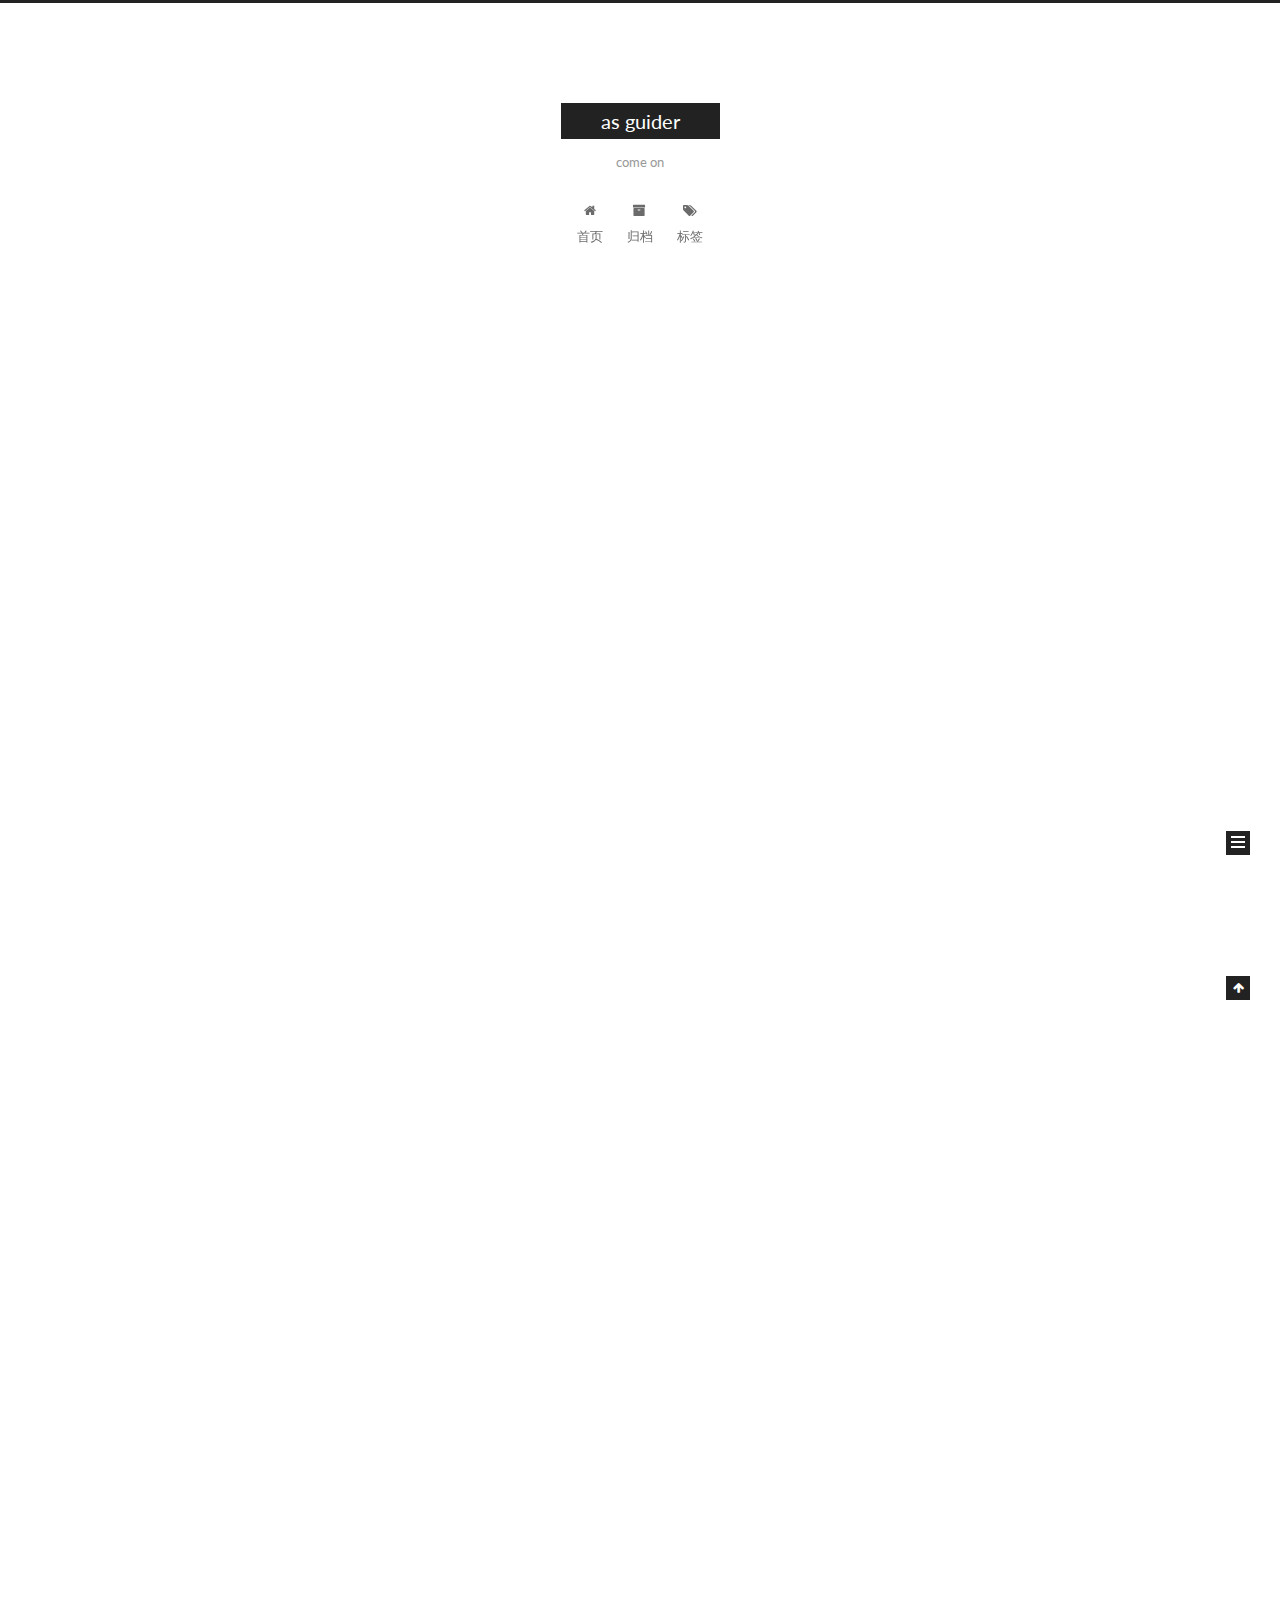
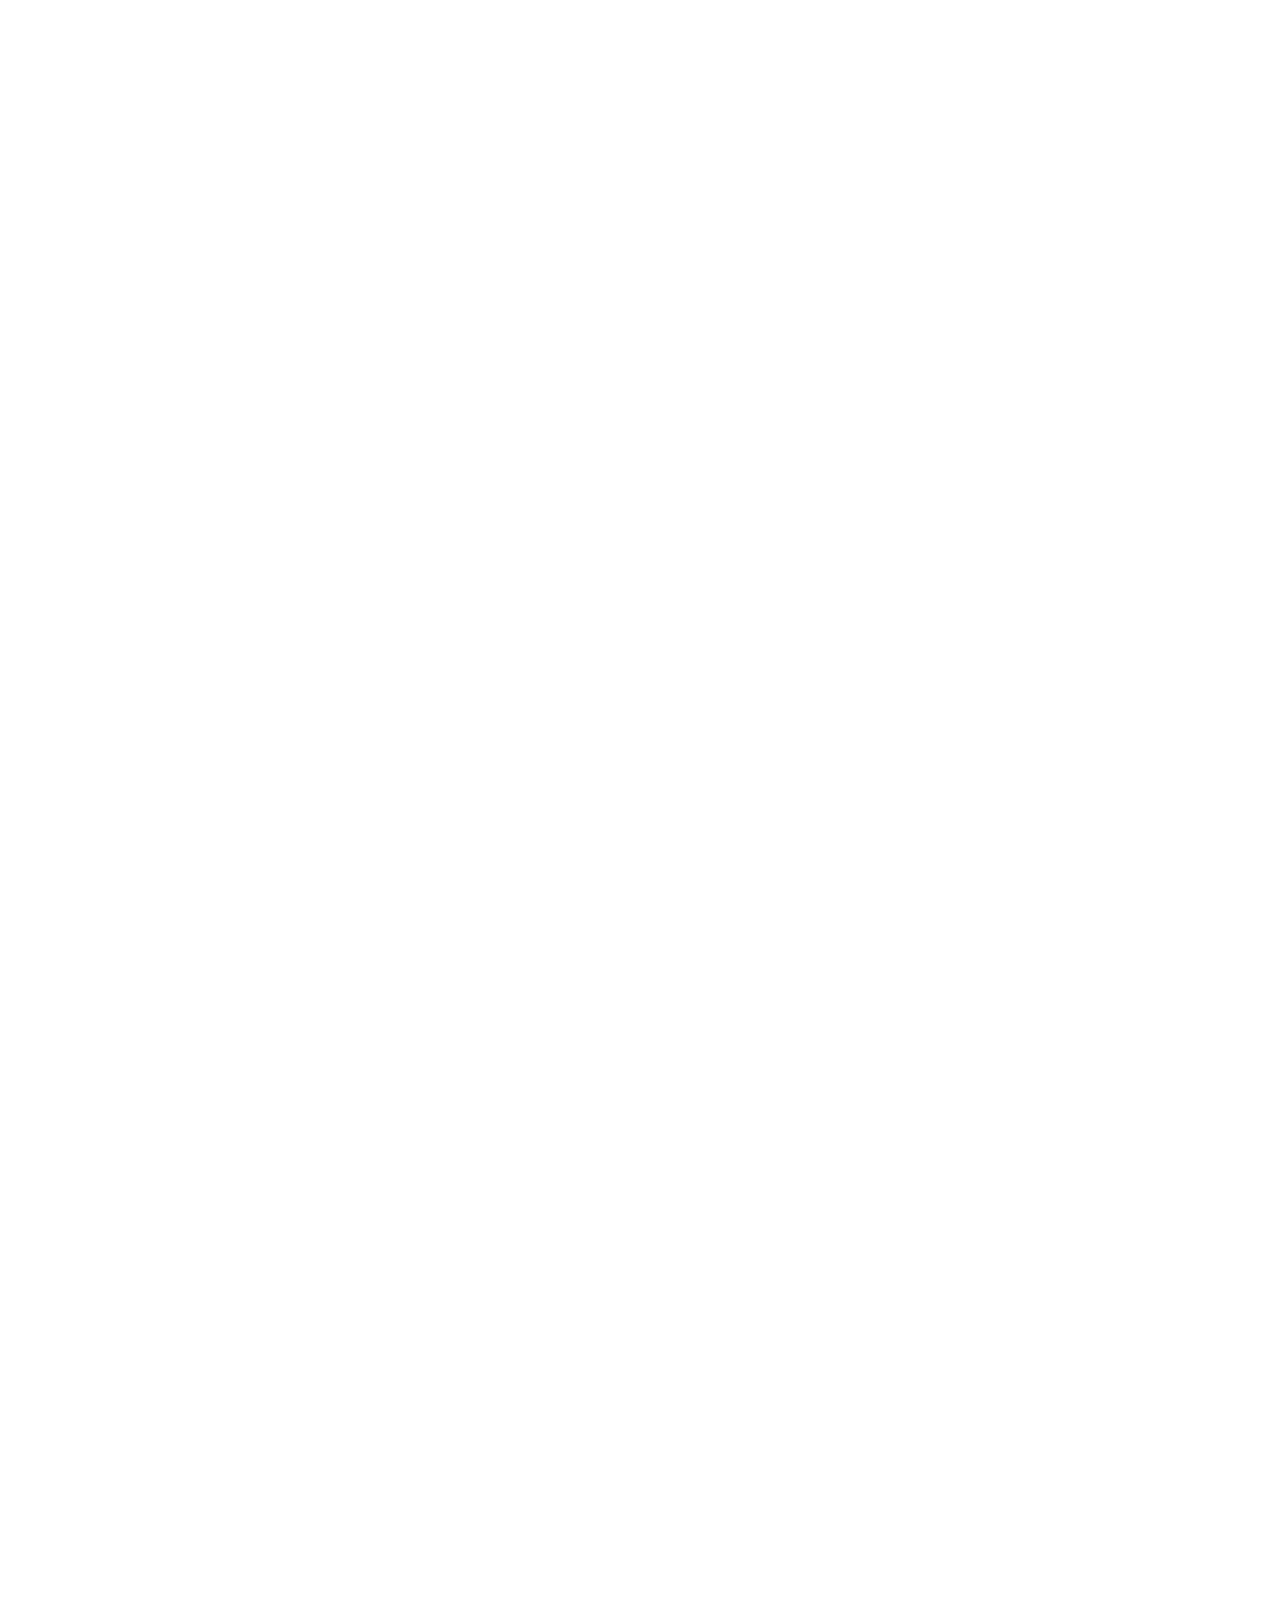
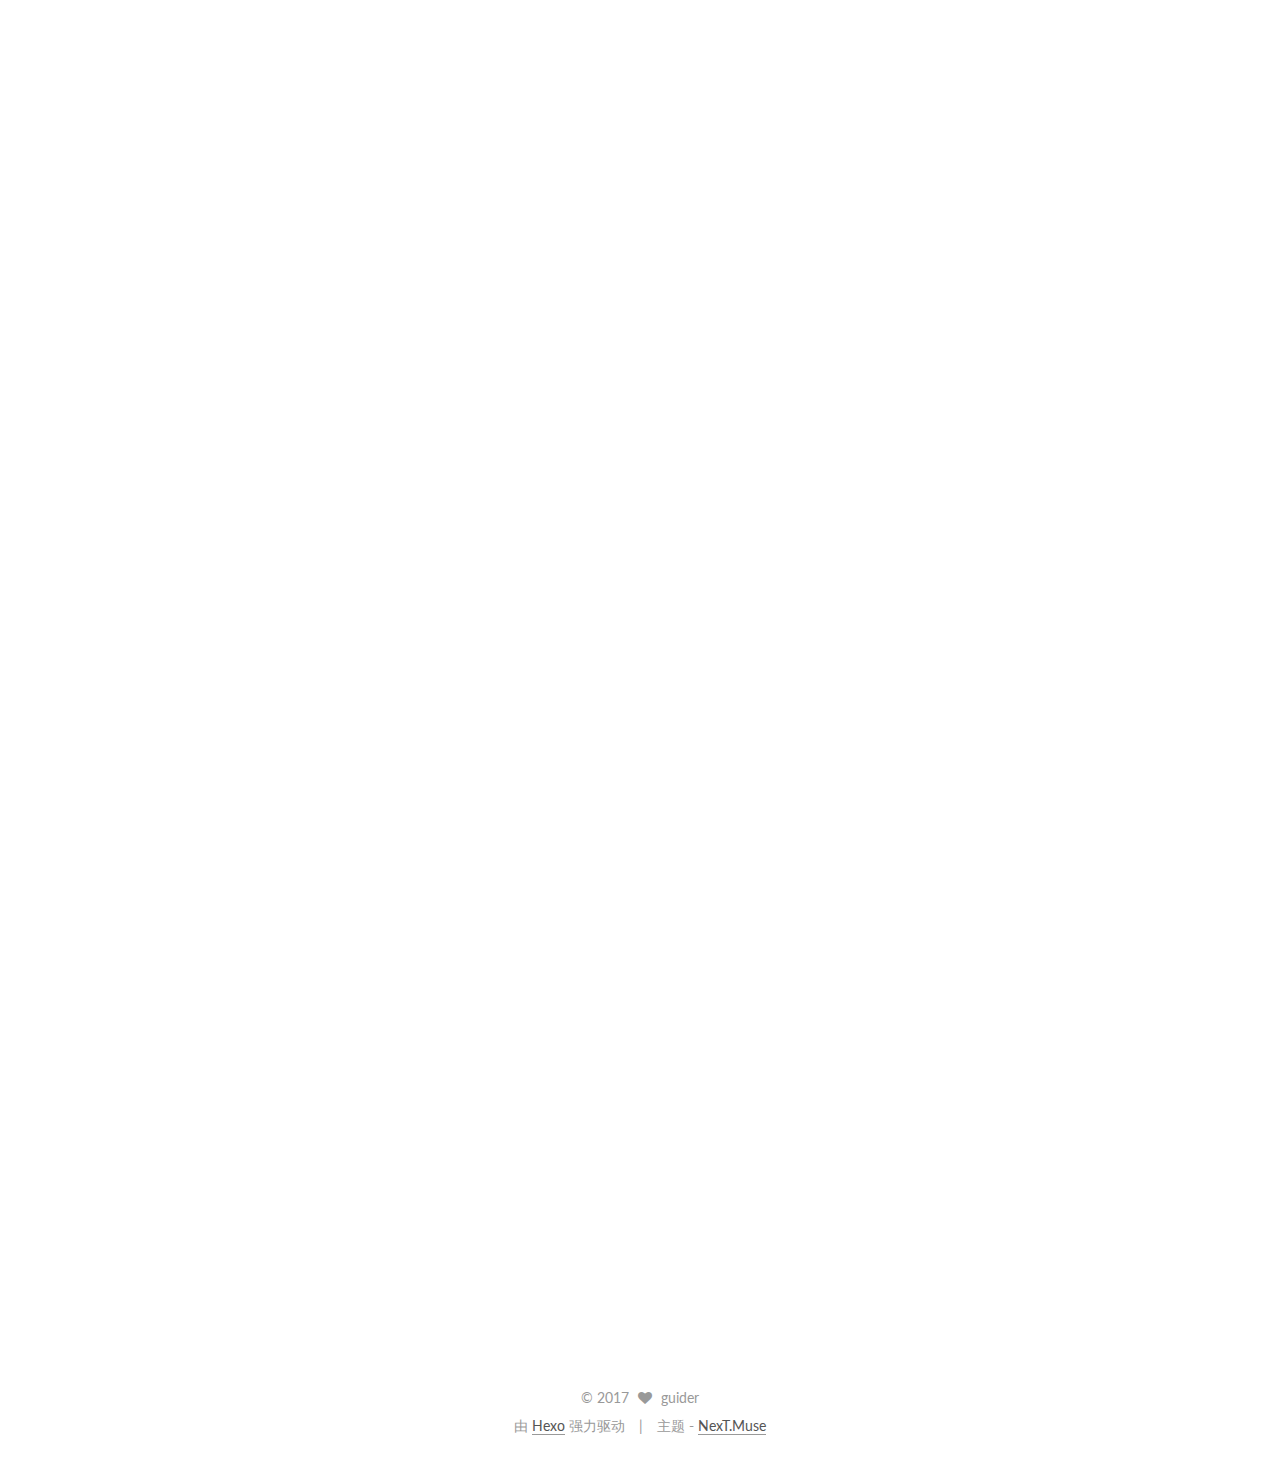
==== commit 0368ea9e: "Site updated: 2017-06-16 11:07:10" ====
--- a/index.html
+++ b/index.html
@@ -253,6 +253,227 @@
   
 
   <article class="post post-type-normal " itemscope itemtype="http://schema.org/Article">
+    <link itemprop="mainEntityOfPage" href="http://yoursite.com/2017/06/16/ngxin-config/">
+
+    <span hidden itemprop="author" itemscope itemtype="http://schema.org/Person">
+      <meta itemprop="name" content="guider">
+      <meta itemprop="description" content="">
+      <meta itemprop="image" content="/images/avatar.gif">
+    </span>
+
+    <span hidden itemprop="publisher" itemscope itemtype="http://schema.org/Organization">
+      <meta itemprop="name" content="as guider">
+    </span>
+
+    
+      <header class="post-header">
+
+        
+        
+          <h1 class="post-title" itemprop="name headline">
+                
+                <a class="post-title-link" href="/2017/06/16/ngxin-config/" itemprop="url">ngxin-config</a></h1>
+        
+
+        <div class="post-meta">
+          <span class="post-time">
+            
+              <span class="post-meta-item-icon">
+                <i class="fa fa-calendar-o"></i>
+              </span>
+              
+                <span class="post-meta-item-text">发表于</span>
+              
+              <time title="创建于" itemprop="dateCreated datePublished" datetime="2017-06-16T10:52:53+08:00">
+                2017-06-16
+              </time>
+            
+
+            
+
+            
+          </span>
+
+          
+
+          
+            
+          
+
+          
+          
+
+          
+
+          
+
+          
+
+        </div>
+      </header>
+    
+
+    <div class="post-body" itemprop="articleBody">
+
+      
+      
+
+      
+        
+          
+            <p>nginx-config</p>
+<p>#user  nobody;<br>worker_processes  1;</p>
+<p>#error_log  logs/error.log;</p>
+<p>#error_log  logs/error.log  notice;</p>
+<p>#error_log  logs/error.log  info;</p>
+<p>#pid        logs/nginx.pid;</p>
+<p>events {<br>    worker_connections  1024;<br>}</p>
+<p>http {<br>    include       mime.types;<br>    default_type  application/octet-stream;</p>
+<pre><code>#log_format  main  &apos;$remote_addr - $remote_user [$time_local] &quot;$request&quot; &apos;
+#                  &apos;$status $body_bytes_sent &quot;$http_referer&quot; &apos;
+#                  &apos;&quot;$http_user_agent&quot; &quot;$http_x_forwarded_for&quot;&apos;;
+
+#access_log  logs/access.log  main;
+
+sendfile        on;
+#tcp_nopush     on;
+
+#keepalive_timeout  0;
+keepalive_timeout  65;
+
+#gzip  on;
+
+server {
+    listen       443;
+    server_name  localhost;
+
+
+    ssl on;
+    ssl_certificate   /usr/local/nginx/cert/214068728840046.pem;
+    ssl_certificate_key  /usr/local/nginx/cert/214068728840046.key;
+    ssl_session_timeout 5m;
+    ssl_ciphers ECDHE-RSA-AES128-GCM-SHA256:ECDHE:ECDH:AES:HIGH:!NULL:!aNULL:!MD5:!ADH:!RC4;
+    ssl_protocols TLSv1 TLSv1.1 TLSv1.2;
+    ssl_prefer_server_ciphers on;
+
+
+    location / {
+        root   html;
+        index  index.html index.htm;
+    }
+
+    #error_page  404              /404.html;
+
+    # redirect server error pages to the static page /50x.html
+    #
+    error_page   500 502 503 504  /50x.html;
+    location = /50x.html {
+        root   html;
+    }
+
+    # proxy the PHP scripts to Apache listening on 127.0.0.1:80
+    #
+    #location ~ \.php$ {
+    #    proxy_pass   http://127.0.0.1;
+    #}
+
+    # pass the PHP scripts to FastCGI server listening on 127.0.0.1:9000
+    #
+    #location ~ \.php$ {
+    #    root           html;
+    #    fastcgi_pass   127.0.0.1:9000;
+    #    fastcgi_index  index.php;
+    #    fastcgi_param  SCRIPT_FILENAME  /scripts$fastcgi_script_name;
+    #    include        fastcgi_params;
+    #}
+
+    # deny access to .htaccess files, if Apache&apos;s document root
+    # concurs with nginx&apos;s one
+    #
+    #location ~ /\.ht {
+    #    deny  all;
+    #}
+}
+
+
+# another virtual host using mix of IP-, name-, and port-based configuration
+#
+#server {
+#    listen       8000;
+#    listen       somename:8080;
+#    server_name  somename  alias  another.alias;
+
+#    location / {
+#        root   html;
+#        index  index.html index.htm;
+#    }
+#}
+
+
+# HTTPS server
+#
+#server {
+#    listen       443 ssl;
+#    server_name  localhost;
+
+#    ssl_certificate      cert.pem;
+#    ssl_certificate_key  cert.key;
+
+#    ssl_session_cache    shared:SSL:1m;
+#    ssl_session_timeout  5m;
+
+#    ssl_ciphers  HIGH:!aNULL:!MD5;
+#    ssl_prefer_server_ciphers  on;
+
+#    location / {
+#        root   html;
+#        index  index.html index.htm;
+#    }
+#}
+</code></pre><p>}</p>
+
+          
+        
+      
+    </div>
+
+    <div>
+      
+    </div>
+
+    <div>
+      
+    </div>
+
+    <div>
+      
+    </div>
+
+    <footer class="post-footer">
+      
+
+      
+
+      
+
+      
+      
+        <div class="post-eof"></div>
+      
+    </footer>
+  </article>
+
+
+    
+      
+
+  
+
+  
+  
+  
+
+  <article class="post post-type-normal " itemscope itemtype="http://schema.org/Article">
     <link itemprop="mainEntityOfPage" href="http://yoursite.com/2017/06/16/Hello-Hexo/">
 
     <span hidden itemprop="author" itemscope itemtype="http://schema.org/Person">
@@ -520,7 +741,7 @@
           
             <div class="site-state-item site-state-posts">
               <a href="/archives/">
-                <span class="site-state-item-count">2</span>
+                <span class="site-state-item-count">3</span>
                 <span class="site-state-item-name">日志</span>
               </a>
             </div>
@@ -528,6 +749,15 @@
 
           
 
+          
+            
+            
+            <div class="site-state-item site-state-tags">
+              
+                <span class="site-state-item-count">1</span>
+                <span class="site-state-item-name">标签</span>
+              
+            </div>
           
 
         </nav>
--- a/css/main.css
+++ b/css/main.css
@@ -1677,7 +1677,7 @@
   width: 4px;
   height: 4px;
   border-radius: 50%;
-  background: #5e12ff;
+  background: #c1ff30;
 }
 .links-of-blogroll {
   font-size: 13px;
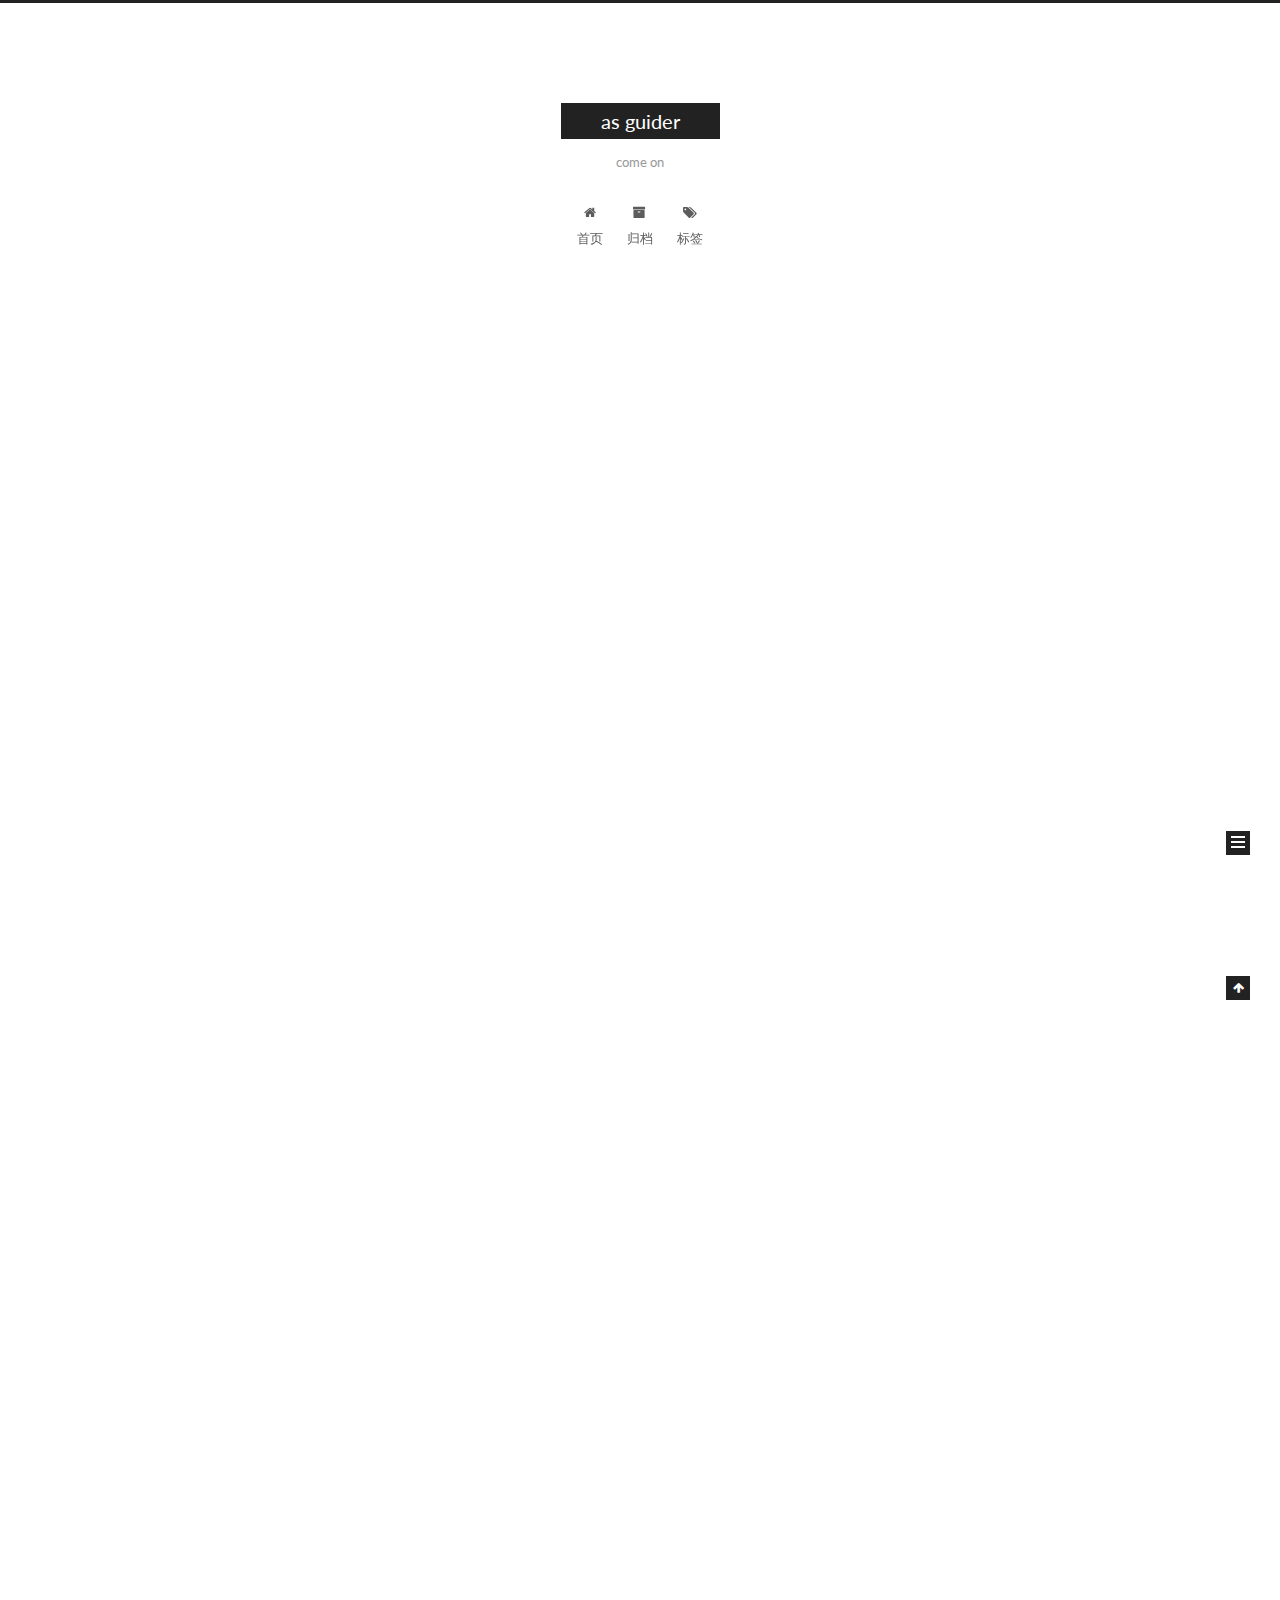
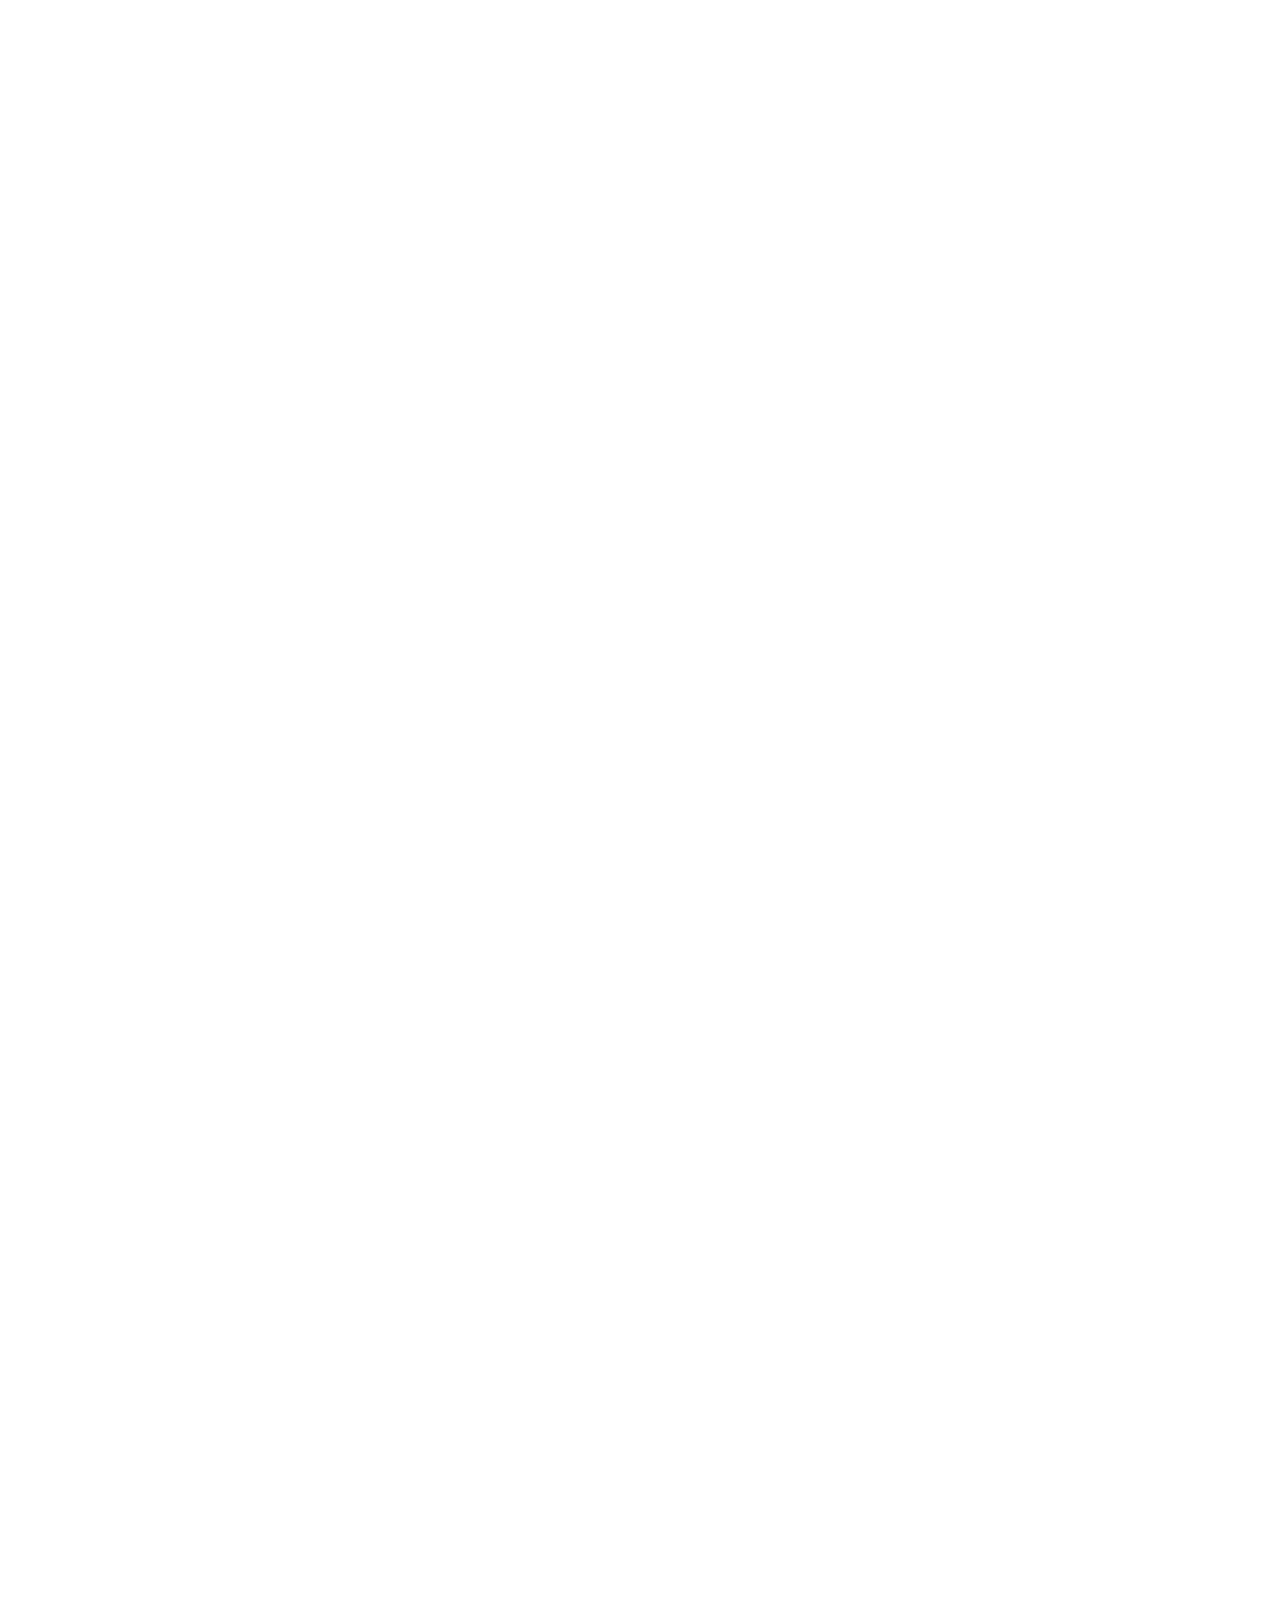
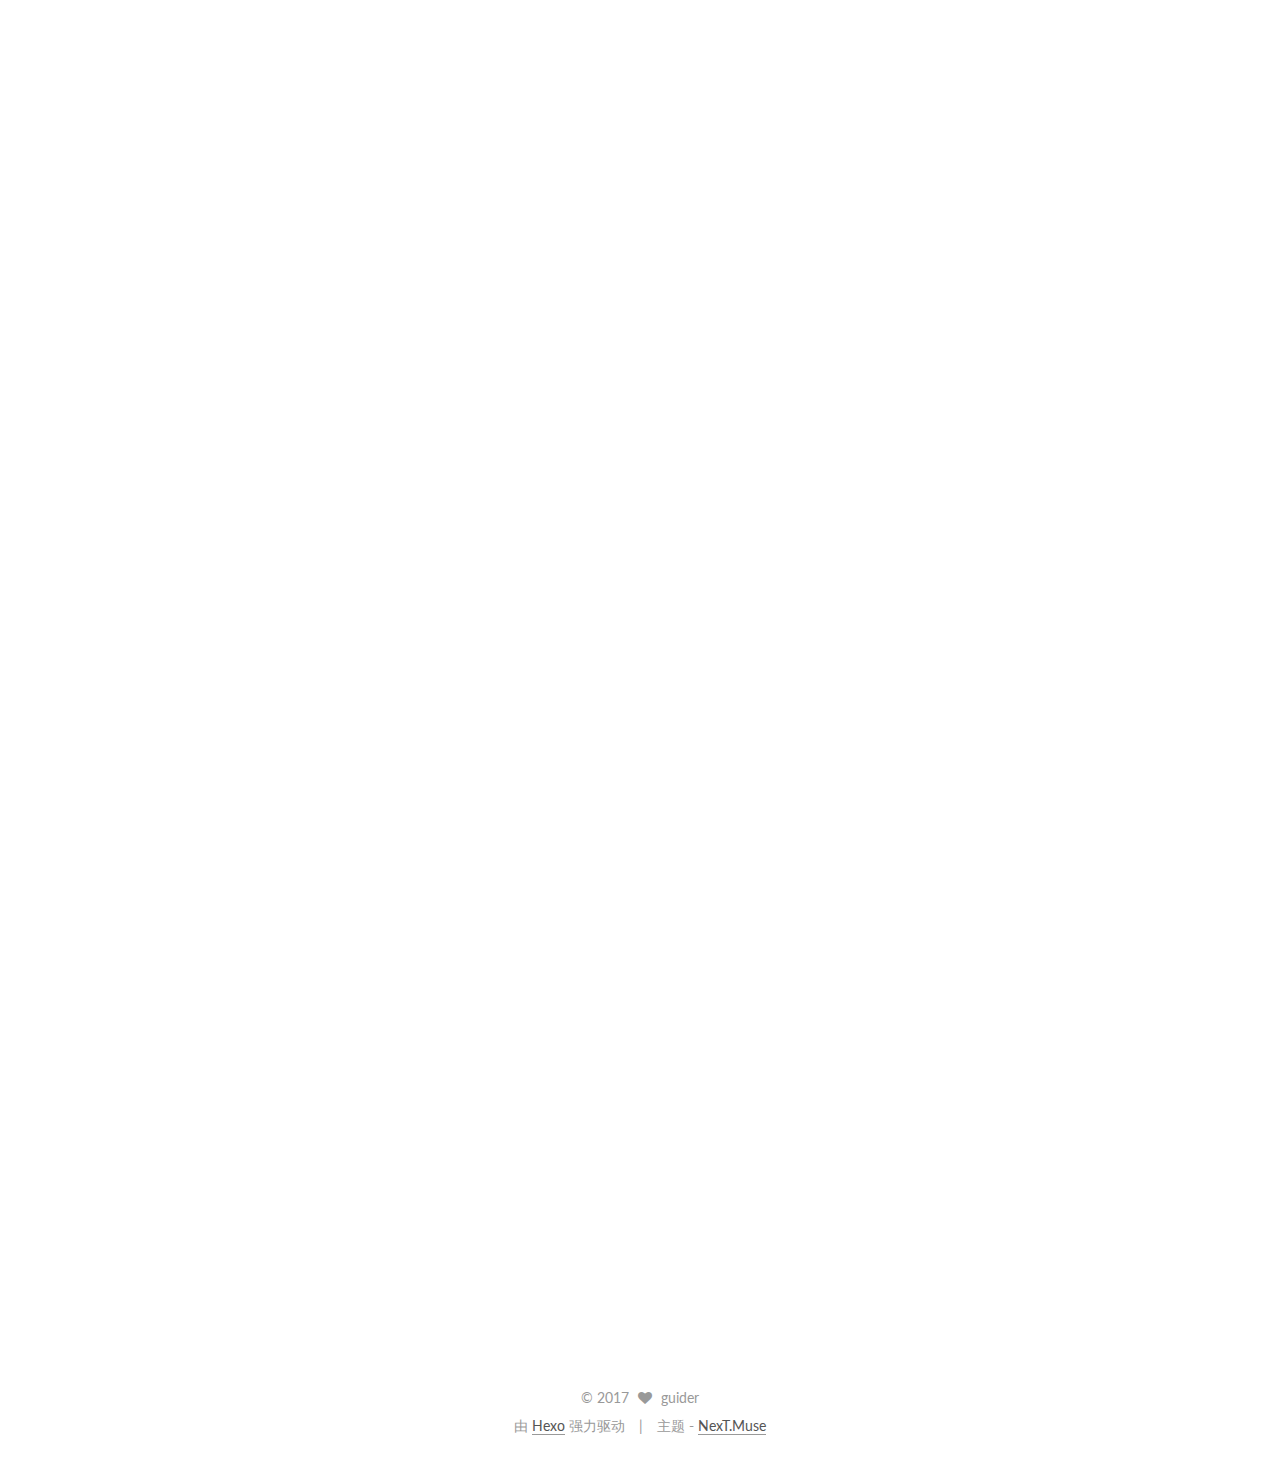
==== commit 3ea76691: "Site updated: 2017-06-16 11:13:06" ====
--- a/index.html
+++ b/index.html
@@ -753,10 +753,10 @@
             
             
             <div class="site-state-item site-state-tags">
-              
-                <span class="site-state-item-count">1</span>
+              <a href="/tags/index.html">
+                <span class="site-state-item-count">2</span>
                 <span class="site-state-item-name">标签</span>
-              
+              </a>
             </div>
           
 
--- a/css/main.css
+++ b/css/main.css
@@ -1677,7 +1677,7 @@
   width: 4px;
   height: 4px;
   border-radius: 50%;
-  background: #c1ff30;
+  background: #0fffff;
 }
 .links-of-blogroll {
   font-size: 13px;
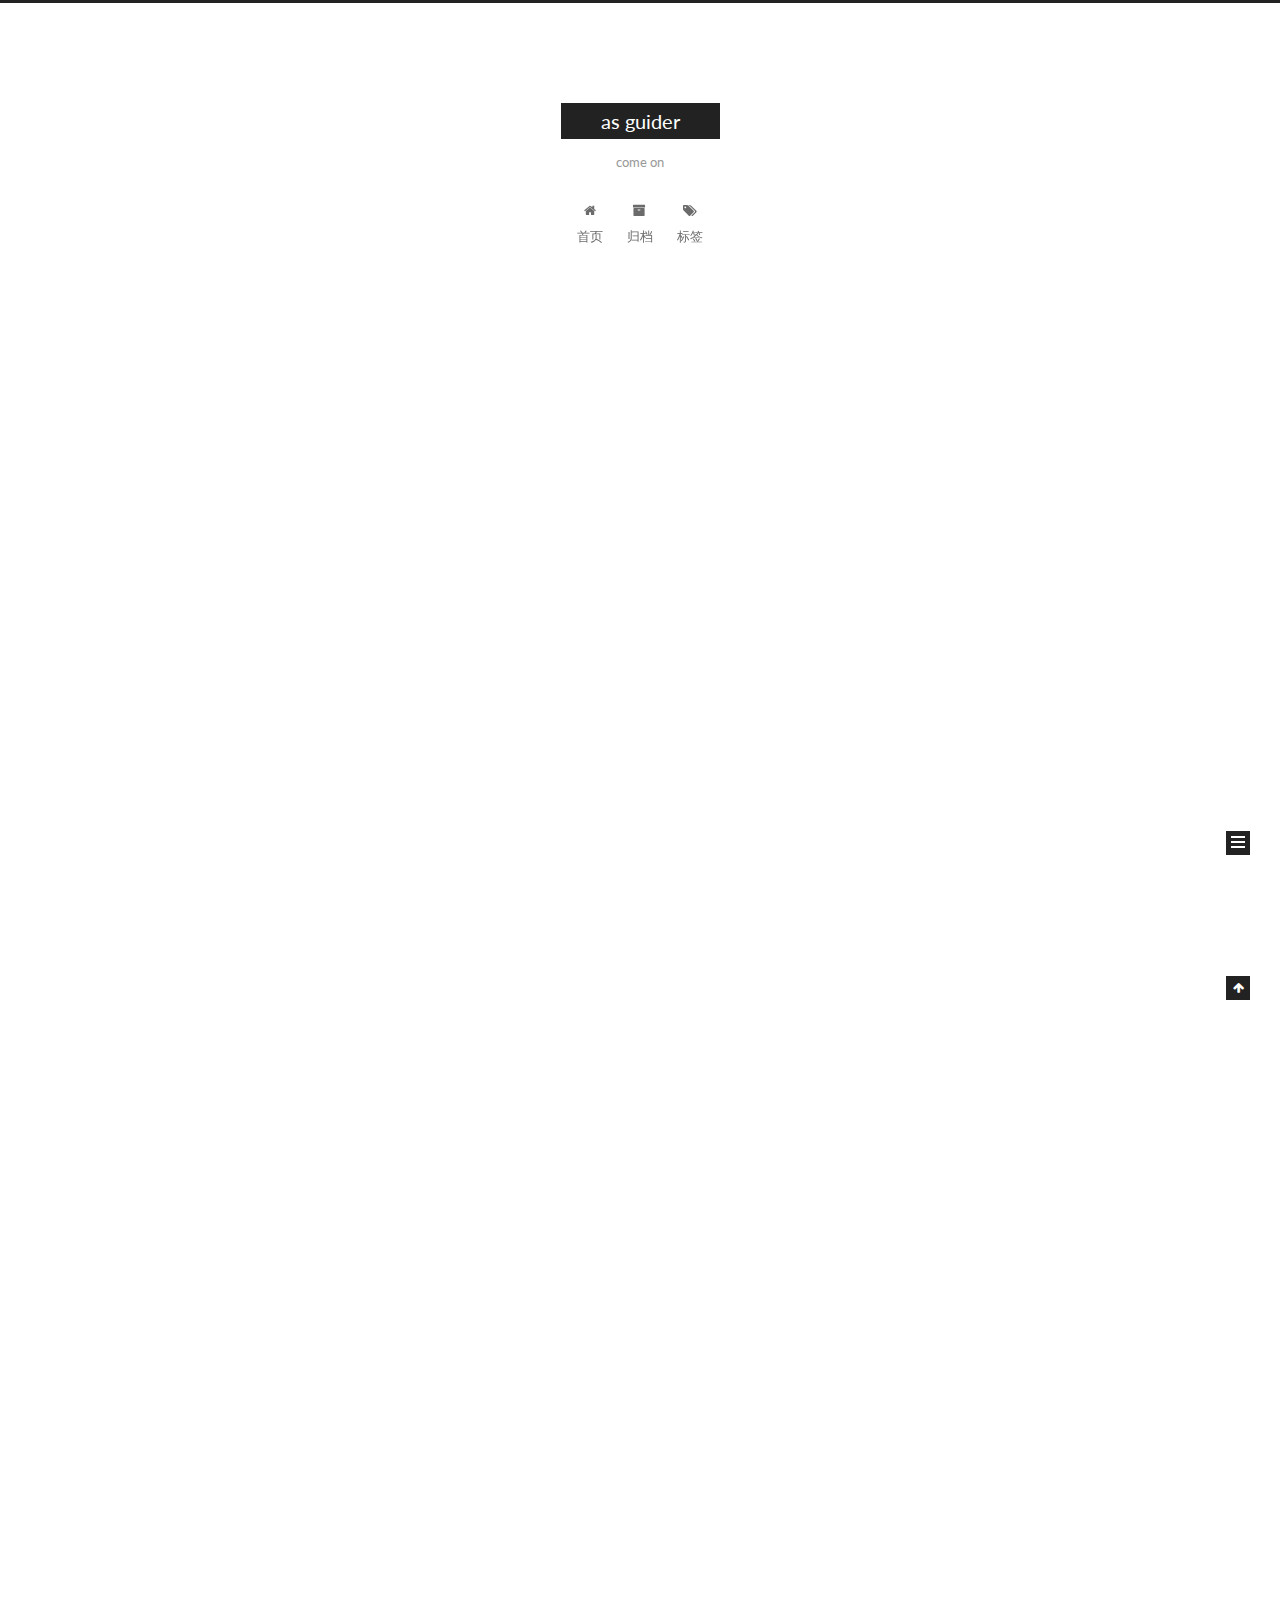
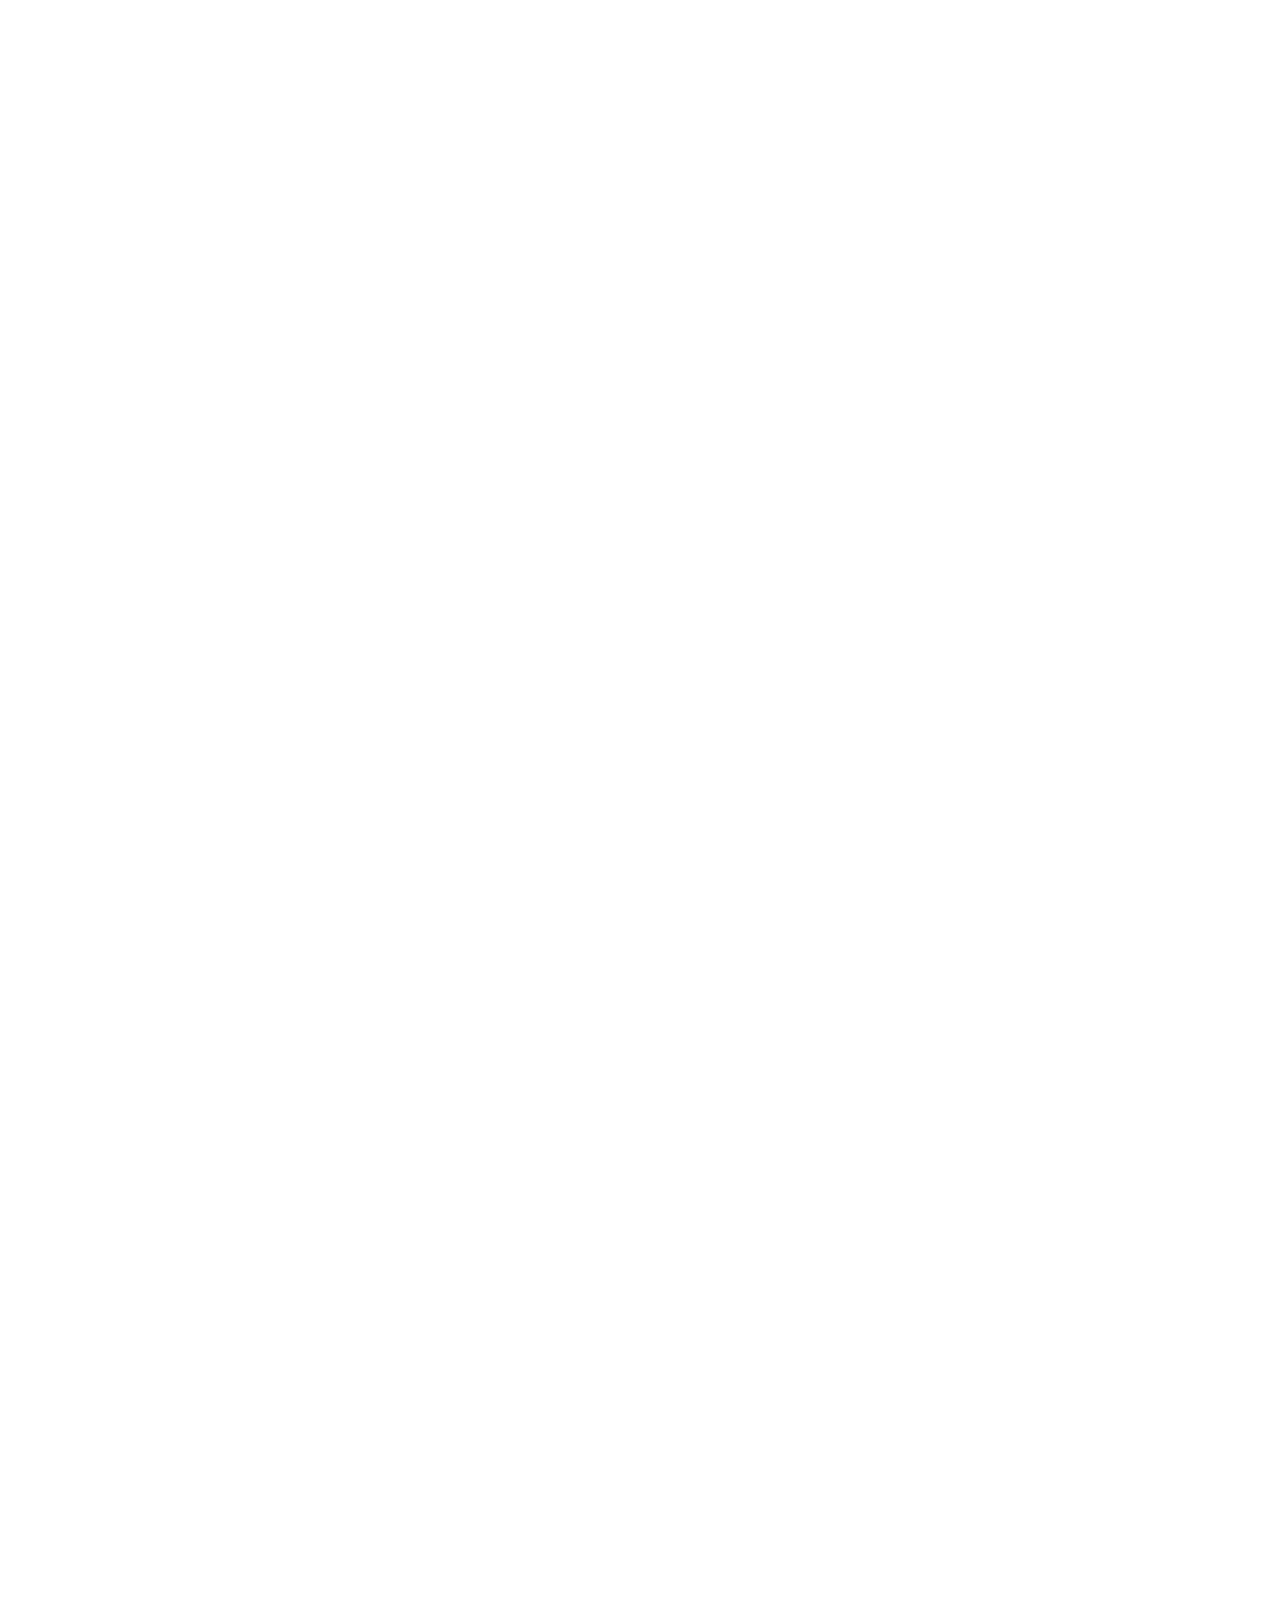
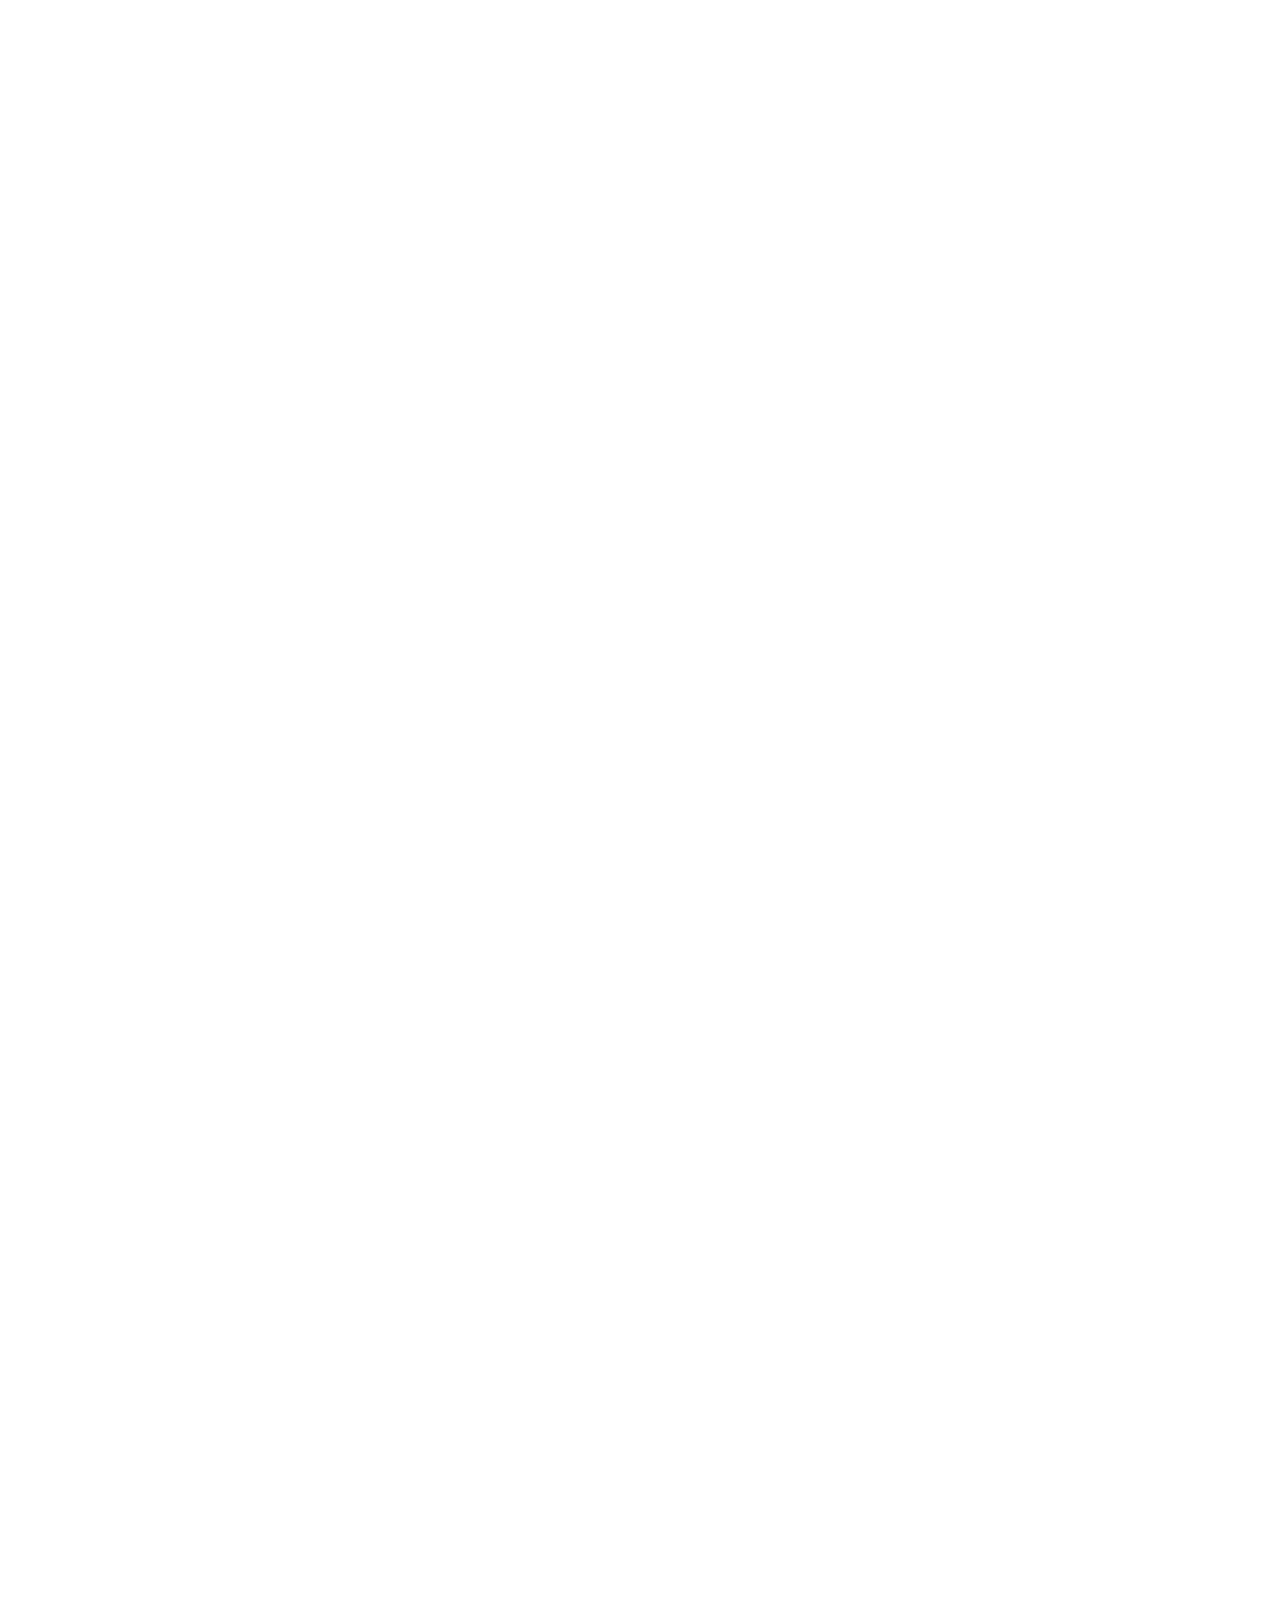
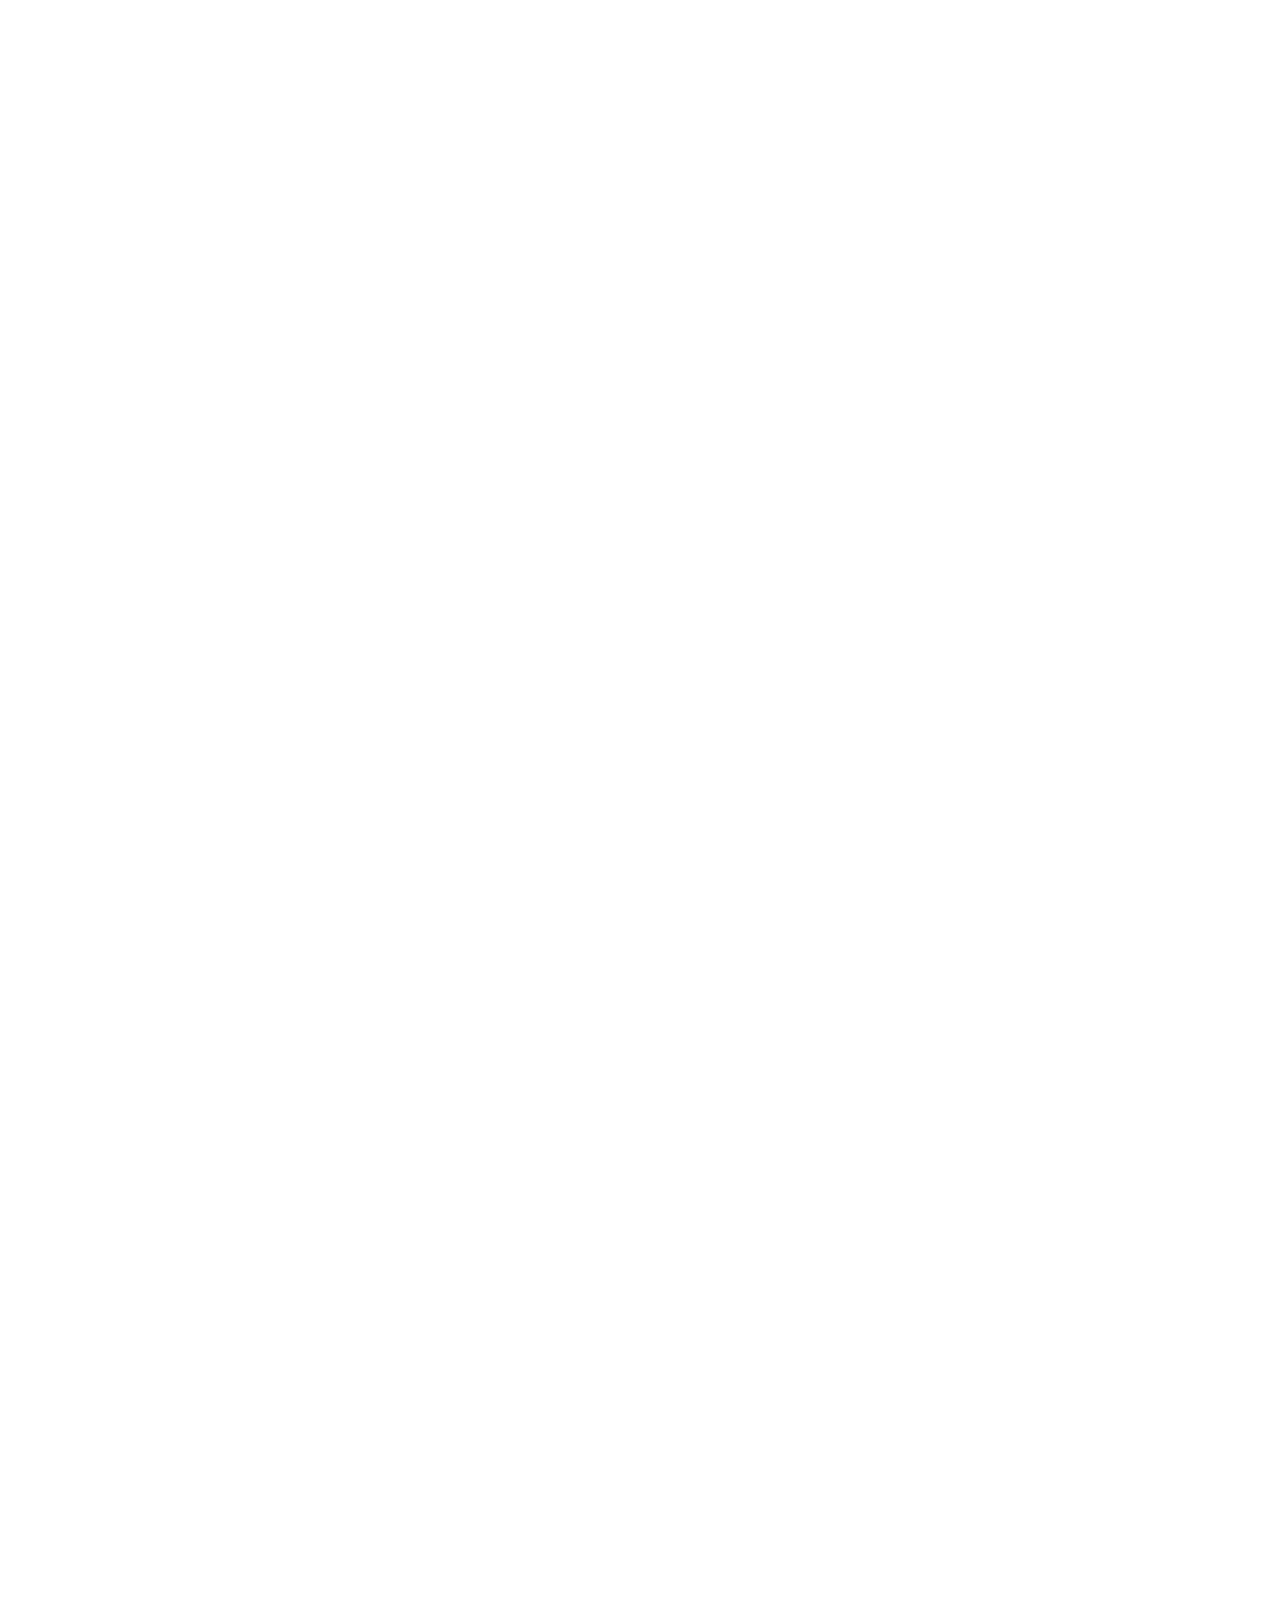
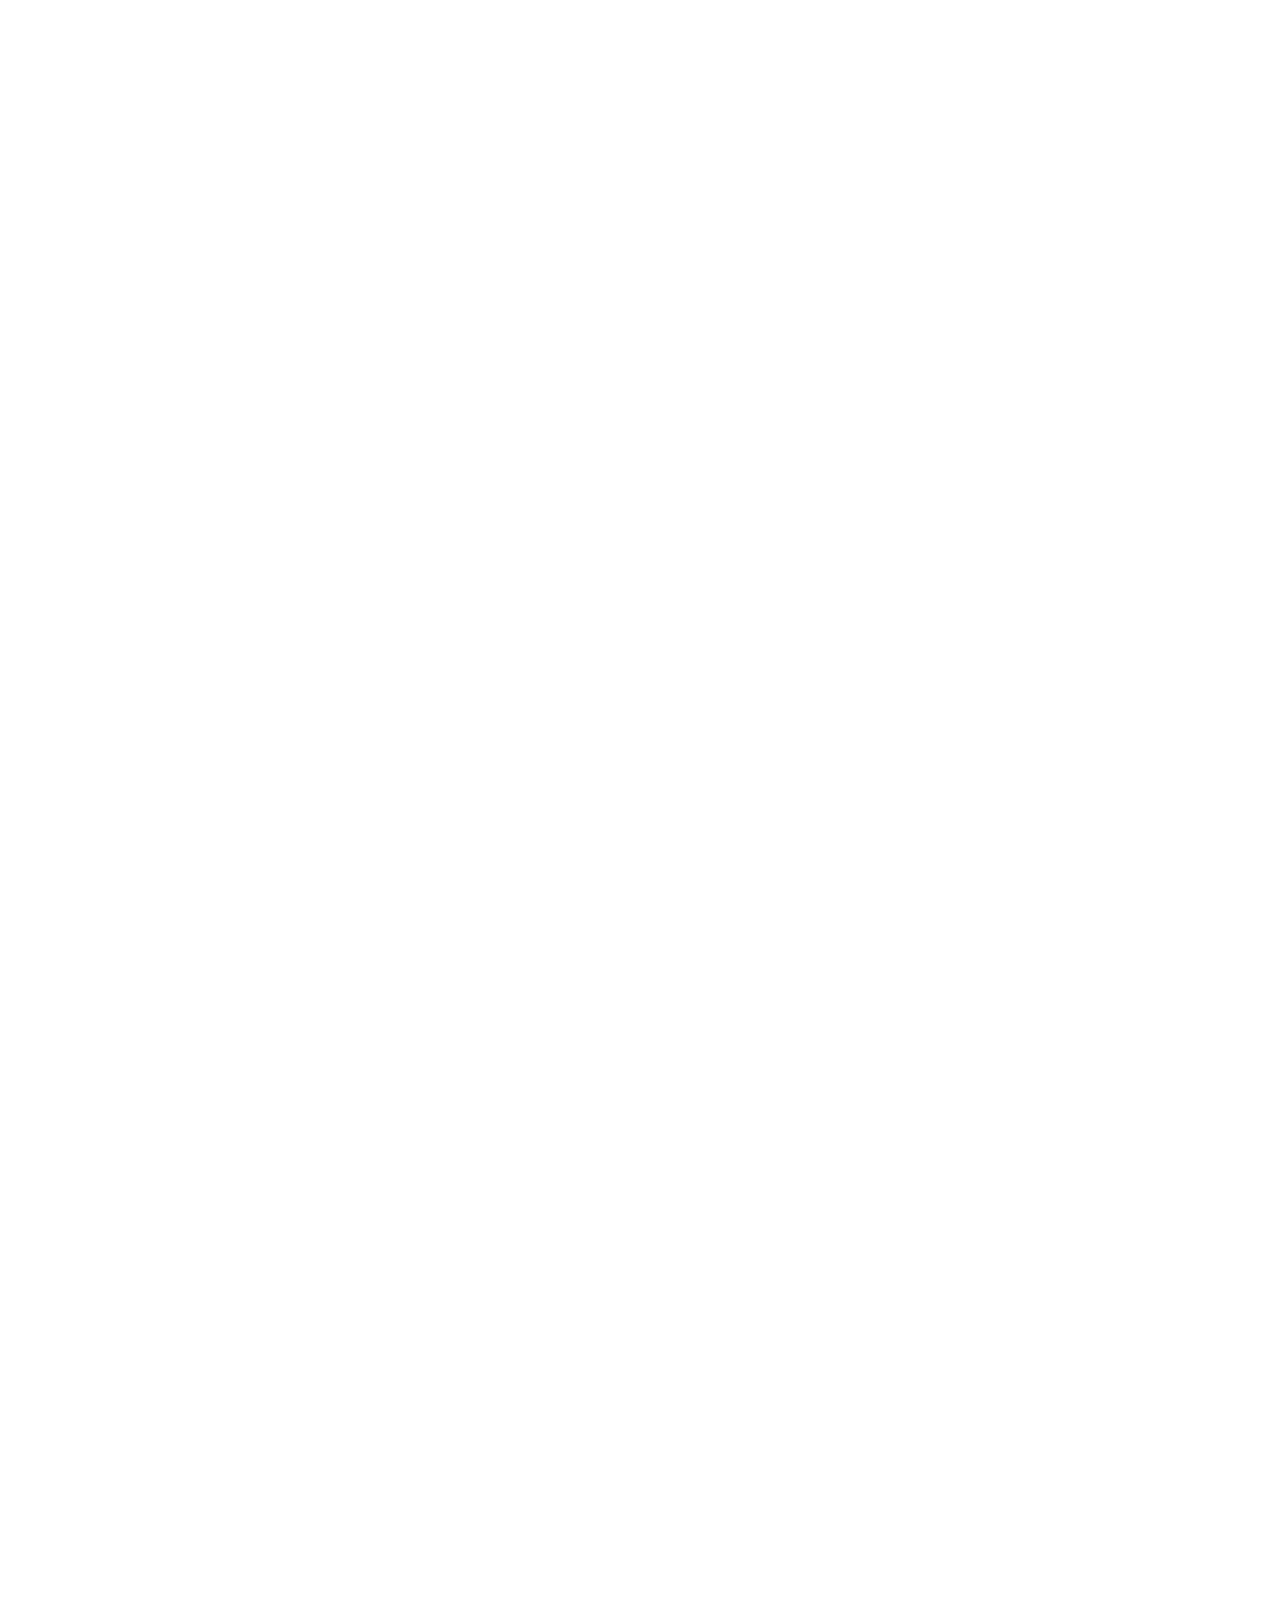
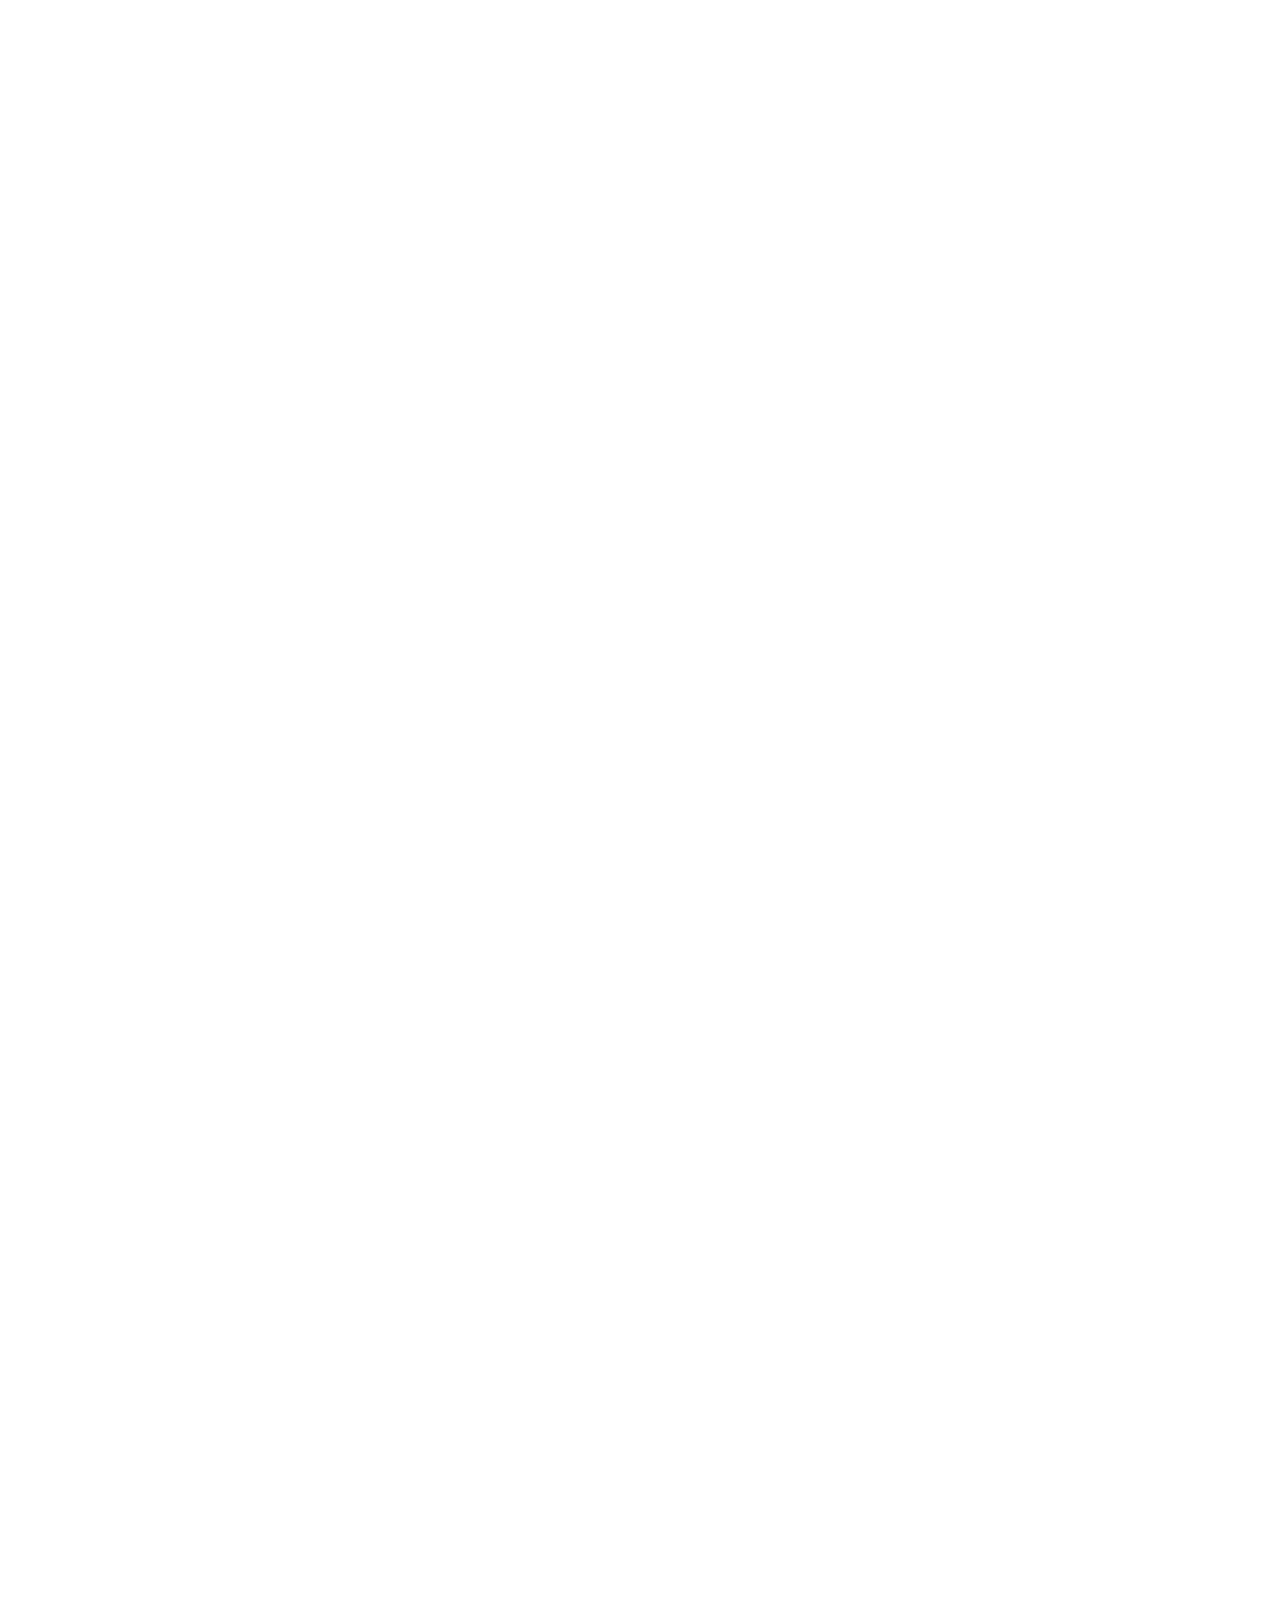
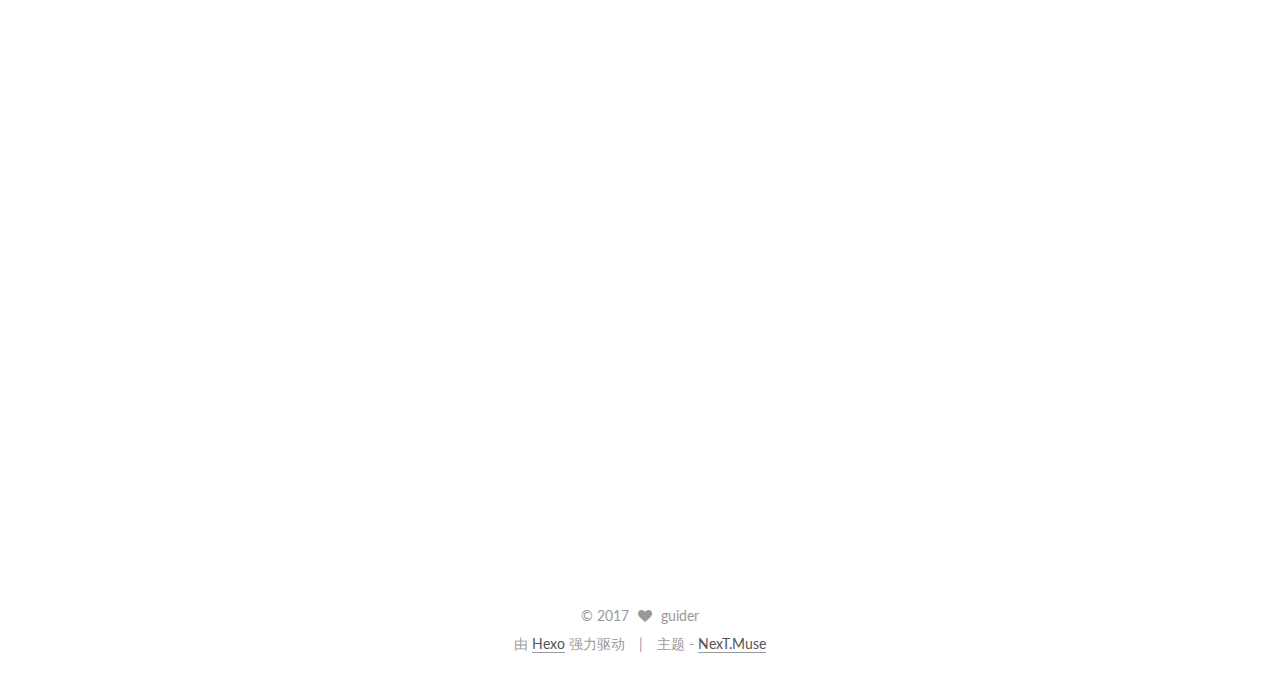
==== commit a9fd494e: "Site updated: 2017-06-16 11:28:00" ====
--- a/index.html
+++ b/index.html
@@ -253,6 +253,328 @@
   
 
   <article class="post post-type-normal " itemscope itemtype="http://schema.org/Article">
+    <link itemprop="mainEntityOfPage" href="http://yoursite.com/2017/06/16/2017-06-16-1/">
+
+    <span hidden itemprop="author" itemscope itemtype="http://schema.org/Person">
+      <meta itemprop="name" content="guider">
+      <meta itemprop="description" content="">
+      <meta itemprop="image" content="/images/avatar.gif">
+    </span>
+
+    <span hidden itemprop="publisher" itemscope itemtype="http://schema.org/Organization">
+      <meta itemprop="name" content="as guider">
+    </span>
+
+    
+      <header class="post-header">
+
+        
+        
+          <h1 class="post-title" itemprop="name headline">
+                
+                <a class="post-title-link" href="/2017/06/16/2017-06-16-1/" itemprop="url">Activity绘制流程</a></h1>
+        
+
+        <div class="post-meta">
+          <span class="post-time">
+            
+              <span class="post-meta-item-icon">
+                <i class="fa fa-calendar-o"></i>
+              </span>
+              
+                <span class="post-meta-item-text">发表于</span>
+              
+              <time title="创建于" itemprop="dateCreated datePublished" datetime="2017-06-16T10:52:53+08:00">
+                2017-06-16
+              </time>
+            
+
+            
+
+            
+          </span>
+
+          
+
+          
+            
+          
+
+          
+          
+
+          
+
+          
+
+          
+
+        </div>
+      </header>
+    
+
+    <div class="post-body" itemprop="articleBody">
+
+      
+      
+
+      
+        
+          
+            <h4 id=""><a href="#" class="headerlink" title=" "></a> </h4><p><img src="http://o7lzjfyxl.bkt.clouddn.com/20170506149404022924991.png" alt="20170506149404022924991.png"></p>
+<p>  setContentView到底做了些什么，为什么调用后就可以显示出我们想要的布局页面？</p>
+<pre><code>PhoneWindow倒是什么东西？Window和它是什么关系？
+
+DecorView是干什么用的？和我们的布局又有什么样的关系
+
+requestFeature为什么要在setContentView之前调用？
+</code></pre><p><img src="http://o7lzjfyxl.bkt.clouddn.com/20170506149404008044401.png" alt="20170506149404008044401.png"></p>
+<pre><code>2、LayoutInflater 
+
+
+到底怎么把xml添加到decorview？
+
+    include 为什么不能xml资源布局的根节点？
+
+    merge 为什么作为xml资源布局的根节点？
+</code></pre><p><img src="http://o7lzjfyxl.bkt.clouddn.com/20170506149403998388910.png" alt="20170506149403998388910.png"></p>
+<p>   小结：每一个Activity都有一个关联的Window对象，用来描述应用程序窗口。<br>         每一个窗口内部又包含了一个DecorView对象，Decorview对象用来描述窗口的视图–xml布局</p>
+<pre><code>上述是创建DecorView的过程
+
+3、DecorView如何添加到Window
+看图片，最终调用了ViewRootImpl.setView
+在setview方法里调用了view.assignParent(this);,将Decorview的mParent设置成ViewRootImpl
+这也就是为什么View再用requestLayout方法的时候最终会走到ViewRootImpl的requestLayout
+</code></pre><p><img src="http://o7lzjfyxl.bkt.clouddn.com/20170506149404009584656.png" alt="20170506149404009584656.png"></p>
+<hr>
+
+          
+        
+      
+    </div>
+
+    <div>
+      
+    </div>
+
+    <div>
+      
+    </div>
+
+    <div>
+      
+    </div>
+
+    <footer class="post-footer">
+      
+
+      
+
+      
+
+      
+      
+        <div class="post-eof"></div>
+      
+    </footer>
+  </article>
+
+
+    
+      
+
+  
+
+  
+  
+  
+
+  <article class="post post-type-normal " itemscope itemtype="http://schema.org/Article">
+    <link itemprop="mainEntityOfPage" href="http://yoursite.com/2017/06/16/2017-06-16/">
+
+    <span hidden itemprop="author" itemscope itemtype="http://schema.org/Person">
+      <meta itemprop="name" content="guider">
+      <meta itemprop="description" content="">
+      <meta itemprop="image" content="/images/avatar.gif">
+    </span>
+
+    <span hidden itemprop="publisher" itemscope itemtype="http://schema.org/Organization">
+      <meta itemprop="name" content="as guider">
+    </span>
+
+    
+      <header class="post-header">
+
+        
+        
+          <h1 class="post-title" itemprop="name headline">
+                
+                <a class="post-title-link" href="/2017/06/16/2017-06-16/" itemprop="url">iOS ReactiveCocoa 最全常用API</a></h1>
+        
+
+        <div class="post-meta">
+          <span class="post-time">
+            
+              <span class="post-meta-item-icon">
+                <i class="fa fa-calendar-o"></i>
+              </span>
+              
+                <span class="post-meta-item-text">发表于</span>
+              
+              <time title="创建于" itemprop="dateCreated datePublished" datetime="2017-06-16T10:52:53+08:00">
+                2017-06-16
+              </time>
+            
+
+            
+
+            
+          </span>
+
+          
+
+          
+            
+          
+
+          
+          
+
+          
+
+          
+
+          
+
+        </div>
+      </header>
+    
+
+    <div class="post-body" itemprop="articleBody">
+
+      
+      
+
+      
+        
+          
+            <p>###一、常见类</p>
+<h6 id="RACSiganl信号类。"><a href="#RACSiganl信号类。" class="headerlink" title="RACSiganl信号类。"></a>RACSiganl信号类。</h6><ul>
+<li>RACEmptySignal ：空信号，用来实现 RACSignal 的 +empty 方法；</li>
+<li>RACReturnSignal ：一元信号，用来实现 RACSignal 的 +return: 方法；</li>
+<li>RACDynamicSignal ：动态信号，使用一个 block - 来实现订阅行为，我们在使用 RACSignal 的 +createSignal: 方法时创建的就是该类的实例；</li>
+<li>RACErrorSignal ：错误信号，用来实现 RACSignal 的 +error: 方法；</li>
+<li>RACChannelTerminal ：通道终端，代表 RACChannel 的一个终端，用来实现双向绑定。</li>
+</ul>
+<h6 id="RACSubscriber"><a href="#RACSubscriber" class="headerlink" title="RACSubscriber"></a>RACSubscriber</h6><ul>
+<li>RACSubscriber 订阅者</li>
+</ul>
+<h6 id="RACDisposable"><a href="#RACDisposable" class="headerlink" title="RACDisposable"></a>RACDisposable</h6><ul>
+<li>RACDisposable 用于取消订阅或者清理资源，当信号发送完成或者发送错误的时候，就会自动触发它。</li>
+<li>RACSerialDisposable ：作为 disposable 的容器使用，可以包含一个 disposable 对象，并且允许将这个 disposable 对象通过原子操作交换出来；</li>
+<li>RACKVOTrampoline ：代表一次 KVO 观察，并且可以用来停止观察；</li>
+<li>RACCompoundDisposable ：它可以包含多个 disposable 对象，并且支持手动添加和移除 disposable 对象</li>
+<li>RACScopedDisposable ：当它被 dealloc 的时候调用本身的 -dispose 方法。</li>
+</ul>
+<h6 id="RACSubject-信号提供者，自己可以充当信号，又能发送信号。"><a href="#RACSubject-信号提供者，自己可以充当信号，又能发送信号。" class="headerlink" title="RACSubject 信号提供者，自己可以充当信号，又能发送信号。"></a>RACSubject 信号提供者，自己可以充当信号，又能发送信号。</h6><ul>
+<li>RACGroupedSignal ：分组信号，用来实现 RACSignal 的分组功能；</li>
+<li>RACBehaviorSubject ：重演最后值的信号，当被订阅时，会向订阅者发送它最后接收到的值；</li>
+<li>RACReplaySubject ：重演信号，保存发送过的值，当被订阅时，会向订阅者重新发送这些值。</li>
+</ul>
+<h6 id="RACTuple-元组类-类似NSArray-用来包装值"><a href="#RACTuple-元组类-类似NSArray-用来包装值" class="headerlink" title="RACTuple 元组类,类似NSArray,用来包装值."></a>RACTuple 元组类,类似NSArray,用来包装值.</h6><h6 id="RACSequence-RAC中的集合类"><a href="#RACSequence-RAC中的集合类" class="headerlink" title="RACSequence RAC中的集合类"></a>RACSequence RAC中的集合类</h6><h6 id="RACCommand-RAC中用于处理事件的类，可以把事件如何处理-事件中的数据如何传递，包装到这个类中，他可以很方便的监控事件的执行过程。"><a href="#RACCommand-RAC中用于处理事件的类，可以把事件如何处理-事件中的数据如何传递，包装到这个类中，他可以很方便的监控事件的执行过程。" class="headerlink" title="RACCommand RAC中用于处理事件的类，可以把事件如何处理,事件中的数据如何传递，包装到这个类中，他可以很方便的监控事件的执行过程。"></a>RACCommand RAC中用于处理事件的类，可以把事件如何处理,事件中的数据如何传递，包装到这个类中，他可以很方便的监控事件的执行过程。</h6><h6 id="RACMulticastConnection-用于当一个信号，被多次订阅时，为了保证创建信号时，避免多次调用创建信号中的block，造成副作用，可以使用这个类处理。"><a href="#RACMulticastConnection-用于当一个信号，被多次订阅时，为了保证创建信号时，避免多次调用创建信号中的block，造成副作用，可以使用这个类处理。" class="headerlink" title="RACMulticastConnection 用于当一个信号，被多次订阅时，为了保证创建信号时，避免多次调用创建信号中的block，造成副作用，可以使用这个类处理。"></a>RACMulticastConnection 用于当一个信号，被多次订阅时，为了保证创建信号时，避免多次调用创建信号中的block，造成副作用，可以使用这个类处理。</h6><h6 id="RACScheduler-RAC中的队列，用GCD封装的。"><a href="#RACScheduler-RAC中的队列，用GCD封装的。" class="headerlink" title="RACScheduler RAC中的队列，用GCD封装的。"></a>RACScheduler RAC中的队列，用GCD封装的。</h6><ul>
+<li>RACImmediateScheduler ：立即执行调度的任务，这是唯一一个支持同步执行的调度器；</li>
+<li>RACQueueScheduler ：一个抽象的队列调度器，在一个 GCD 串行列队中异步调度所有任务；</li>
+<li>RACTargetQueueScheduler ：继承自 RACQueueScheduler ，在一个以一个任意的 GCD 队列为 target 的串行队列中异步调度所有任务；</li>
+<li>RACSubscriptionScheduler ：一个只用来调度订阅的调度器。</li>
+</ul>
+<h3 id="二、常见用法"><a href="#二、常见用法" class="headerlink" title="二、常见用法"></a>二、常见用法</h3><ul>
+<li>rac_signalForSelector : 代替代理</li>
+<li>rac_valuesAndChangesForKeyPath: </li>
+<li>KVOrac_signalForControlEvents:监听事件</li>
+<li>rac_addObserverForName 代替通知</li>
+<li>rac_textSignal：监听文本框文字改变</li>
+<li>rac_liftSelector:withSignalsFromArray:Signals:当传入的Signals(信号数组)，每一个signal都至少sendNext过一次，就会去触发第一个selector参数的方法。</li>
+</ul>
+<p>###三、常见宏</p>
+<ul>
+<li>RAC(TARGET, [KEYPATH, [NIL_VALUE]])：用于给某个对象的某个属性绑定</li>
+<li>RACObserve(self, name) ：监听某个对象的某个属性,返回的是信号。</li>
+<li>@weakify(Obj)和@strongify(Obj)</li>
+<li>RACTuplePack ：把数据包装成RACTuple（元组类）</li>
+<li>RACTupleUnpack：把RACTuple（元组类）解包成对应的数据</li>
+<li>RACChannelTo 用于双向绑定的一个终端</li>
+</ul>
+<p>###四、常用操作方法</p>
+<ul>
+<li>flattenMap map 用于把源信号内容映射成新的内容。</li>
+<li>concat 组合 按一定顺序拼接信号，当多个信号发出的时候，有顺序的接收信号</li>
+<li>then 用于连接两个信号，当第一个信号完成，才会连接then返回的信号。</li>
+<li>merge 把多个信号合并为一个信号，任何一个信号有新值的时候就会调用</li>
+<li>zipWith 把两个信号压缩成一个信号，只有当两个信号同时发出信号内容时，并且把两个信号的内容合并成一个元组，才会触发压缩流的next事件。</li>
+<li>combineLatest:将多个信号合并起来，并且拿到各个信号的最新的值,必须每个合并的signal至少都有过一次sendNext，才会触发合并的信号。</li>
+<li>reduce聚合:用于信号发出的内容是元组，把信号发出元组的值聚合成一个值</li>
+<li>filter:过滤信号，使用它可以获取满足条件的信号.</li>
+<li>ignore:忽略完某些值的信号.</li>
+<li>distinctUntilChanged:当上一次的值和当前的值有明显的变化就会发出信号，否则会被忽略掉。</li>
+<li>take:从开始一共取N次的信号</li>
+<li>takeLast:取最后N次的信号,前提条件，订阅者必须调用完成，因为只有完成，就知道总共有多少信号.</li>
+<li>takeUntil:(RACSignal *):获取信号直到某个信号执行完成</li>
+<li>skip:(NSUInteger):跳过几个信号,不接受。</li>
+<li>switchToLatest:用于signalOfSignals（信号的信号），有时候信号也会发出信号，会在signalOfSignals中，获取signalOfSignals发送的最新信号。</li>
+<li>doNext: 执行Next之前，会先执行这个Block</li>
+<li>doCompleted: 执行sendCompleted之前，会先执行这个Block</li>
+<li>timeout：超时，可以让一个信号在一定的时间后，自动报错。</li>
+<li>interval 定时：每隔一段时间发出信号</li>
+<li>delay 延迟发送next。</li>
+<li>retry重试 ：只要失败，就会重新执行创建信号中的block,直到成功.</li>
+<li>replay重放：当一个信号被多次订阅,反复播放内容</li>
+<li>throttle节流:当某个信号发送比较频繁时，可以使用节流，在某一段时间不发送信号内容，过了一段时间获取信号的最新内容发出。</li>
+</ul>
+<h3 id="五、UI-Category（常用汇总）"><a href="#五、UI-Category（常用汇总）" class="headerlink" title="五、UI - Category（常用汇总）"></a>五、UI - Category（常用汇总）</h3><p>1、rac_prepareForReuseSignal： 需要复用时用 相关UI: MKAnnotationView、UICollectionReusableView、UITableViewCell、UITableViewHeaderFooterView<br>2、rac_buttonClickedSignal：点击事件触发信号 相关UI：UIActionSheet、UIAlertView<br>3、rac_command：button类、刷新类相关命令替换 相关UI：UIBarButtonItem、UIButton、UIRefreshControl<br>4、rac_signalForControlEvents: control event 触发 相关UI：UIControl<br>5、rac_gestureSignal UIGestureRecognizer 事件处理信号 相关UI：UIGestureRecognizer<br>6、rac_imageSelectedSignal 选择图片的信号 相关UI：UIImagePickerController<br>7、rac_textSignal 相关UI：UITextField、UITextView<br>8、可实现双向绑定的相关API<br>racchannelForControlEvents: key: nilValue: 相关UI：UIControl类 racnewDateChannelWithNilValue: 相关UI：UIDatePicker<br>rac_newSelectedSegmentIndexChannelWithNilValue: 相关UI：UISegmentedControl<br>rac_newValueChannelWithNilValue: 相关UI：UISlider、UIStepper<br>rac_newOnChannel 相关UI：UISwitch<br>rac_newTextChannel 相关UI：UITextField</p>
+<h3 id="六、Foundation-Category-（常用汇总）"><a href="#六、Foundation-Category-（常用汇总）" class="headerlink" title="六、Foundation - Category （常用汇总）"></a>六、Foundation - Category （常用汇总）</h3><p>1、NSArray<br>rac_sequence 信号集合<br>2、NSData<br>rac_readContentsOfURL: options: scheduler: 比oc多出线程设置<br>3、NSDictionary<br>rac_sequence 不解释<br>rac_keySequence key 集合<br>rac_valueSequence value 集合<br>4、NSEnumerator<br>rac_sequence 不解释<br>5、NSFileHandle<br>rac_readInBackground 见名知意<br>6、NSIndexSet<br>rac_sequence 不解释<br>7、NSInvocation<br>rac_setArgument: atIndex: 设置参数<br>rac_argumentAtIndex 取某个参数<br>rac_returnValue 所关联方法的返回值<br>8、NSNotificationCenter<br>rac_addObserverForName: object:注册通知<br>9、NSObject<br>rac_willDeallocSignal 对象销毁时发动的信号<br>rac_description debug用<br>rac_observeKeyPath: options: observer: block:监听某个事件<br>rac_liftSelector: withSignals: 全部信号都next在执行<br>rac_signalForSelector: 代替某个方法<br>rac_signalForSelector:(SEL)selector fromProtocol:代替代理<br>9、NSOrderedSet<br>rac_sequence 不解释<br>10、NSSet<br>rac_sequence 不解释<br>11、NSString<br>rac_keyPathComponents 获取一个路径所有的部分<br>rac_keyPathByDeletingLastKeyPathComponent 删除路径最后一部分<br>rac_keyPathByDeletingFirstKeyPathComponent 删除路径第一部分<br>rac_sequence 不解释 (character)<br>rac_readContentsOfURL: usedEncoding: scheduler: 比之OC多线程调用<br>12、NSURLConnection<br>rac_sendAsynchronousRequest 发起异步请求<br>13、NSUserDefaults<br>rac_channelTerminalForKey 用于双向绑定，此乃一端</p>
+
+          
+        
+      
+    </div>
+
+    <div>
+      
+    </div>
+
+    <div>
+      
+    </div>
+
+    <div>
+      
+    </div>
+
+    <footer class="post-footer">
+      
+
+      
+
+      
+
+      
+      
+        <div class="post-eof"></div>
+      
+    </footer>
+  </article>
+
+
+    
+      
+
+  
+
+  
+  
+  
+
+  <article class="post post-type-normal " itemscope itemtype="http://schema.org/Article">
     <link itemprop="mainEntityOfPage" href="http://yoursite.com/2017/06/16/ngxin-config/">
 
     <span hidden itemprop="author" itemscope itemtype="http://schema.org/Person">
@@ -741,7 +1063,7 @@
           
             <div class="site-state-item site-state-posts">
               <a href="/archives/">
-                <span class="site-state-item-count">3</span>
+                <span class="site-state-item-count">5</span>
                 <span class="site-state-item-name">日志</span>
               </a>
             </div>
--- a/css/main.css
+++ b/css/main.css
@@ -1677,7 +1677,7 @@
   width: 4px;
   height: 4px;
   border-radius: 50%;
-  background: #0fffff;
+  background: #13ffff;
 }
 .links-of-blogroll {
   font-size: 13px;
